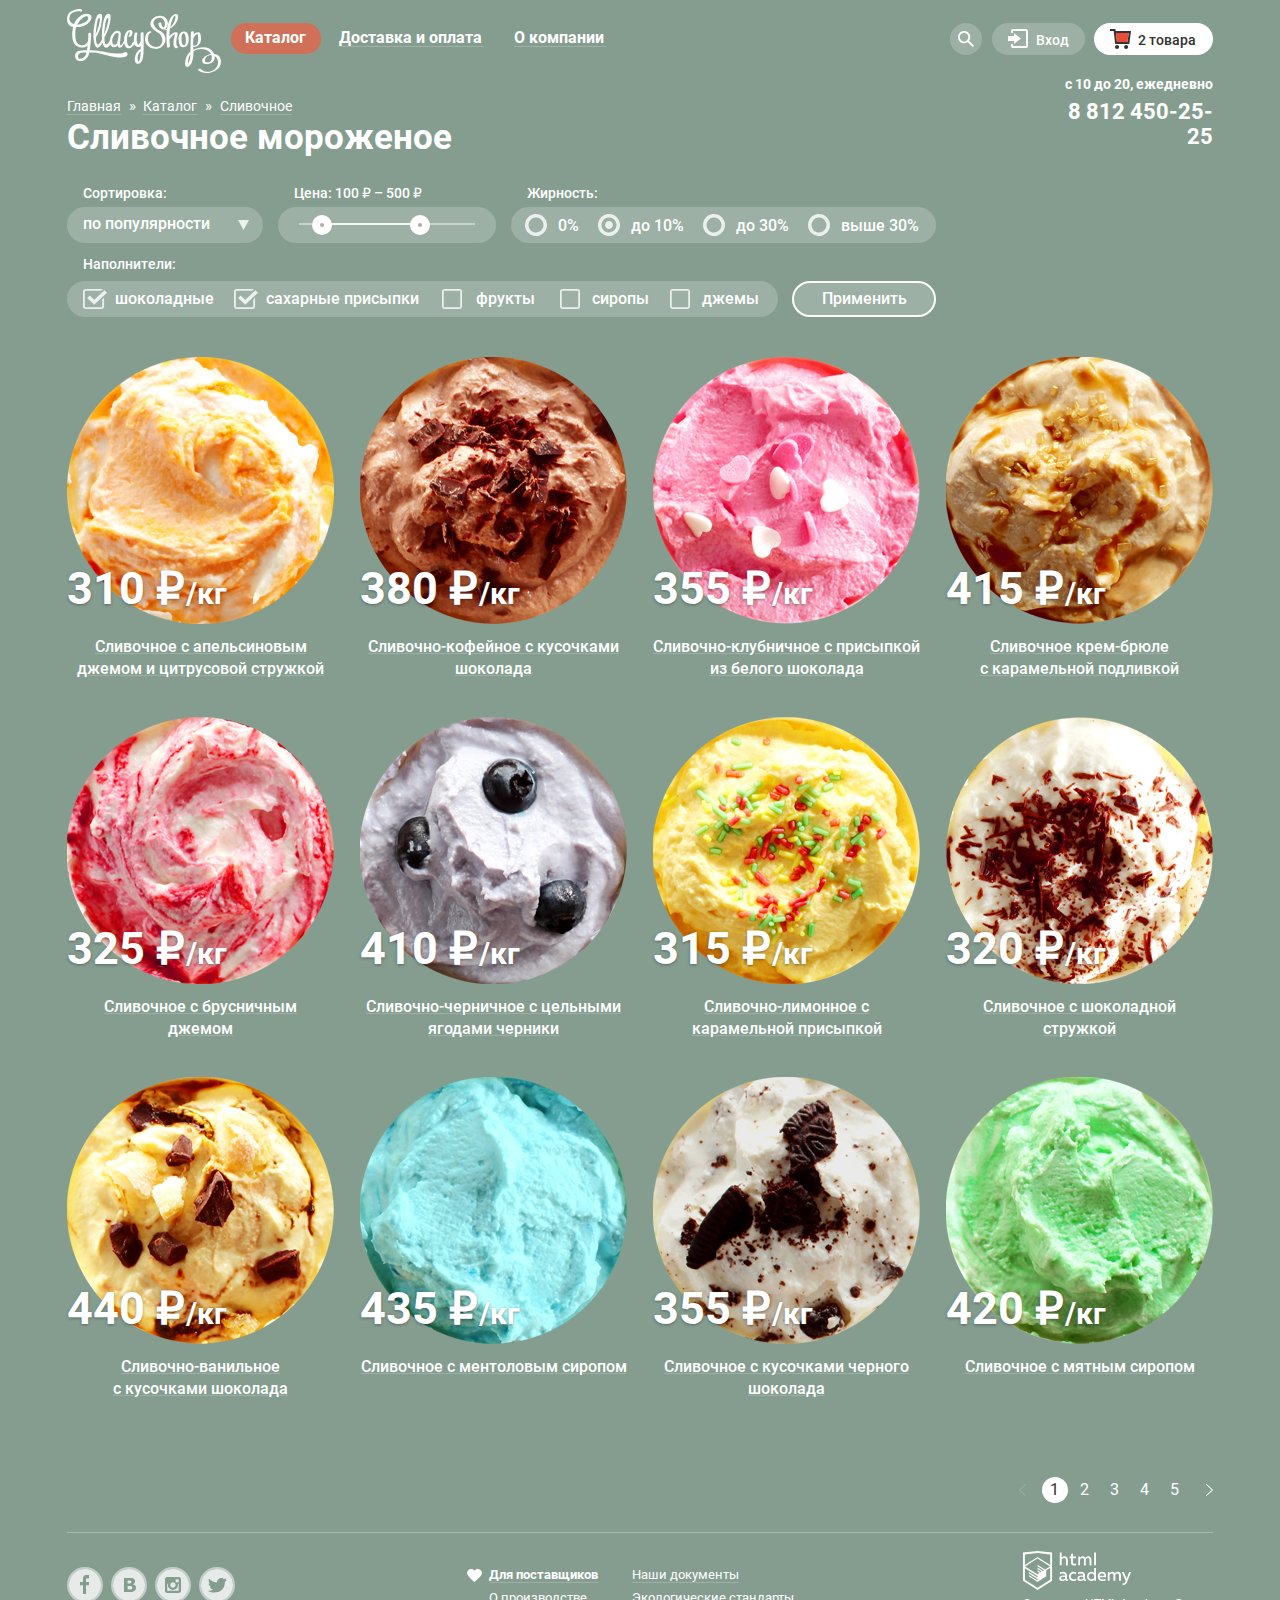
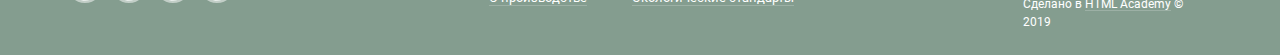
==== catalog.html @ 36ae657d "test2" ====
<!DOCTYPE html>
<html class="catalog-page" lang="ru">
  <head>
    <meta charset="utf-8">
    <meta name="viewport" content="width=device-width, initial-scale=1">
    <meta name="description" content="GllacyShop - Интернет-магазин мороженного">
    <meta name="keywords" content="интернет-магазин, мороженое, gllacyshop">
    <title>Интернет-магазин мороженного GllacyShop</title>
    <link rel="shortcut icon" href="img/pin.svg" type="image/x-icon">
    <!--<link href="https://fonts.googleapis.com/css?family=Roboto:400,500,700&display=swap&subset=cyrillic" rel="stylesheet">-->
    <link rel="stylesheet" href="css/normalize.css">
    <link rel="stylesheet" href="css/style.css">
    <!--<link rel="stylesheet" href="css/normalize.min.css">-->
    <!--<link rel="stylesheet" href="css/style.min.css">-->
  </head>
  <body class="body">
    <!--===Заголовок===-->
    <header class="header">
      <div class="container">
        <div class="header__grid-container">
          <!--Логотип сайта-->
          <a class="header__logo-link" href="index.html" aria-label="Переход на главную страницу">
            <svg class="header__logo" width="154" height="64" viewBox="0 0 154 64" role="img" xmlns="http://www.w3.org/2000/svg" aria-label="Логотип GllacyShop">
              <path d="M59.3411 43.1507C58.6031 43.0641 57.8564 43.196 57.1891 43.5308C57.1891 43.5308 54.1865 46.1093 39.3332 43.1404C28.4134 40.9523 22.7384 41.1783 22.7384 41.1783C22.7384 41.1783 24.57 28.3371 24.0695 24.7415C24.0466 24.4763 23.9242 24.2306 23.7281 24.0562C23.532 23.8818 23.2777 23.7923 23.0186 23.8067C21.9276 23.8067 21.267 24.2382 21.267 24.834C21.3606 27.2614 21.277 29.6926 21.0168 32.1072C20.5634 33.3829 19.7122 34.4692 18.5955 35.1974C17.4788 35.9256 16.1591 36.255 14.8413 36.1342C10.087 35.7952 9.08615 32.2819 8.66578 29.8883C8.2454 27.4947 8.00519 20.807 9.2563 18.0744C9.2563 18.0744 16.4227 18.3312 20.9267 14.3864C25.4308 10.4416 25.1505 7.03093 23.0186 5.57217C20.8867 4.11341 15.8922 4.37024 12.0588 7.96577C9.85781 9.93907 8.11968 12.3973 6.97426 15.1569C6.97426 15.1569 1.33923 13.9241 2.63038 7.88359C4.00161 1.57599 12.3991 2.31564 12.3991 2.31564C14.1507 2.66492 14.2307 2.82929 14.8113 2.23346C15.3918 1.63763 15.8122 0.0966821 13.0597 0.00422536C10.3072 -0.0882313 2.04986 1.30889 0.46845 6.93848C-1.22306 12.9276 1.89973 17.2114 6.09348 17.8792C6.09348 17.8792 3.80143 28.2549 6.63396 33.3914C7.41915 35.0146 8.65661 36.3617 10.1892 37.2616C11.7218 38.1615 13.4804 38.5736 15.2417 38.4457C16.8931 38.4457 19.8157 37.5005 20.6465 36.1342C20.6465 36.1342 20.2561 39.812 19.9258 41.1475C19.9258 41.1475 12.9796 41.055 10.8077 42.1748C7.11439 44.178 7.88508 48.8727 9.30635 50.5369C10.5074 51.9546 14.1207 52.7251 16.733 51.4615C18.2281 50.723 19.5196 49.6125 20.4898 48.2309C21.46 46.8494 22.0781 45.2407 22.288 43.5513C26.5142 43.3281 30.748 43.7998 34.8292 44.9485C41.0047 46.8387 49.6024 48.6056 52.1847 48.6056C54.767 48.6056 60.1918 47.8454 60.5221 45.6367C60.7023 44.178 60.1718 43.4178 59.3411 43.1507ZM15.8722 8.81843C15.8722 8.81843 19.1552 6.25019 20.7266 7.85277C21.0794 8.24335 21.2828 8.75163 21.2993 9.28397C21.3159 9.81632 21.1445 10.3369 20.8166 10.7497C20.156 11.6332 18.4145 14.4275 10.1471 15.8143C10.1471 15.8143 12.7494 11.1298 15.8722 8.81843ZM16.1425 48.7905C16.1425 48.7905 11.6084 51.328 11.138 47.8865C10.9562 47.1689 11.0201 46.409 11.3189 45.7339C11.6177 45.0588 12.1333 44.5096 12.7795 44.178C13.5702 43.7773 14.6511 43.274 19.3653 43.4486C19.3125 44.5462 18.9891 45.6121 18.4254 46.5464C17.8617 47.4807 17.0762 48.2528 16.1425 48.7905Z" fill="#fbfcfb"/>
              <path d="M73.6439 24.382C73.6439 26.7037 73.6439 29.0151 73.6439 31.3368C73.6439 31.3368 73.6439 31.419 73.6439 31.46C73.5647 32.3848 73.2694 33.2764 72.7831 34.0591C72.4757 34.6276 72.0763 35.1382 71.602 35.5692C71.0716 36.0418 70.7212 34.9837 70.5211 34.5419C69.1298 31.5525 69.8004 27.546 70.3409 24.4128C70.5911 22.9129 67.6285 23.3033 67.3983 24.6388C66.8584 27.3095 66.6732 30.043 66.8478 32.7647C66.5854 32.7859 66.3304 32.8637 66.0993 32.9929C65.8682 33.1221 65.6662 33.2999 65.5066 33.5146C64.9961 34.6344 63.5048 38.3532 61.6731 36.8636C60.352 35.8363 60.2118 33.0215 60.0717 31.4498C59.9123 29.2711 60.1916 27.082 60.8925 25.0189C60.8324 25.1935 62.0335 22.1116 62.5639 23.2622C62.7074 23.8105 62.7269 24.3852 62.6211 24.9424C62.5153 25.4997 62.2869 26.0248 61.9534 26.4777C60.382 27.6899 62.8242 28.1932 63.775 27.4536C65.5766 26.0667 66.7777 21.5877 63.705 21.0535C60.2319 20.4577 58.2601 24.0532 57.5294 26.9091C57.1421 28.5492 56.9738 30.2357 57.029 31.9223C56.5486 32.7853 54.9271 35.559 53.9763 36.0315C52.8553 36.6273 52.8753 35.7952 52.9153 35.261C52.9554 34.7269 53.4558 29.9705 53.726 26.7653C53.9629 25.4929 53.7871 24.1758 53.2256 23.0157C52.7952 22.1219 49.222 20.1187 46.0792 23.8786C44.3087 25.8622 43.2252 28.3898 42.9965 31.0697C42.7863 31.5011 42.5561 31.9634 42.2858 32.4668C40.7845 35.2919 38.8928 36.4835 38.2222 34.5214C37.5477 32.4775 37.2921 30.3125 37.4715 28.1624C39.8038 24.4569 41.5156 20.377 42.536 16.0917C44.0374 9.2499 43.7571 5.84954 42.9464 5.27426C42.1357 4.69897 38.6926 3.2813 36.6208 11.6949C35.0837 17.6814 34.5456 23.8919 35.0293 30.0629C34.7091 30.7615 34.3087 31.6039 33.7982 32.5593C32.2969 35.3843 30.4152 36.576 29.7346 34.6138C29.0736 32.567 28.8317 30.4021 29.024 28.2549C31.3562 24.5494 33.068 20.4695 34.0885 16.1841C35.6399 9.2499 35.3296 5.84954 34.5189 5.27426C33.7082 4.69897 30.2651 3.2813 28.2032 11.6949C26.1414 20.1084 25.731 29.2822 27.7028 35.446C27.7028 35.446 28.7838 38.9182 30.8056 38.6614C32.4771 38.4457 34.4688 36.7609 35.6399 33.6174C35.7723 34.2352 35.936 34.8456 36.1303 35.446C36.1303 35.446 37.2113 38.9182 39.2331 38.6614C40.6043 38.4868 42.2358 37.3054 43.3768 35.148C44.0874 37.028 45.6188 38.5792 47.5906 38.2299C50.263 37.7368 50.8134 36.2472 50.8134 36.2472C50.8134 36.2472 50.7634 38.6922 52.4749 38.6922C53.9963 38.6922 55.2074 37.7779 56.4084 35.446C56.8188 34.6549 57.059 34.1927 57.1891 33.9256C57.5395 36.1342 58.4303 38.0964 60.1918 38.8874C63.1945 40.2229 65.8169 37.6855 67.3582 35.1789C67.5558 35.7829 67.878 36.3361 68.303 36.8006C68.7279 37.2651 69.2455 37.63 69.8204 37.8704C70.4759 38.0818 71.1752 38.1045 71.8424 37.936C72.5095 37.7676 73.1188 37.4144 73.6038 36.915V40.5311C73.0551 40.5011 72.5114 40.6523 72.0524 40.9625C70.5201 42.253 69.3316 43.9212 68.5982 45.8112C67.8648 47.7013 67.6103 49.7513 67.8587 51.7697C67.9009 52.3158 68.0743 52.8426 68.3632 53.3032C68.6521 53.7638 69.0476 54.1438 69.5145 54.4093C69.9813 54.6749 70.5049 54.8176 71.0386 54.8249C71.5722 54.8321 72.0994 54.7037 72.5729 54.451C75.6757 53.0641 76.1461 48.2872 76.4063 45.3696C77.0369 38.3532 76.5464 31.0491 76.5464 24.0121C76.5464 22.7178 73.6439 23.3239 73.6439 24.382ZM30.2751 12.8763C30.9657 10.1539 31.6063 9.06498 32.2769 9.06498C32.9475 9.06498 33.2077 9.79436 32.7373 12.1469C31.8645 16.659 30.491 21.0536 28.6436 25.2449C28.6436 25.2449 29.5845 15.6089 30.2751 12.8763ZM38.7026 12.8763C39.3932 10.1539 40.0338 9.06498 40.6544 9.06498C41.2749 9.06498 41.5952 9.79436 41.1248 12.1469C40.6544 14.4994 39.123 21.0022 37.0311 25.2449C37.0311 25.2449 38.032 15.6089 38.7026 12.8763ZM51.5741 25.6866C51.4941 26.2825 51.1137 30.0937 50.5732 32.1483C50.0327 34.2029 49.6624 34.9323 48.041 35.6411C46.4195 36.35 45.5988 34.1824 45.5988 34.1824C44.4478 30.895 45.9891 28.0186 47.2703 26.0462C48.5514 24.0738 49.8426 23.8991 50.5832 23.9916C50.7568 24.036 50.9201 24.1152 51.0638 24.2244C51.2076 24.3337 51.3289 24.4709 51.4209 24.6284C51.513 24.7858 51.5739 24.9603 51.6001 25.1418C51.6264 25.3234 51.6176 25.5086 51.5741 25.6866ZM73.5638 44.178C73.6242 46.9398 73.0839 49.6807 71.9824 52.2012C71.2817 52.345 70.9815 52.0779 70.7413 50.9273C70.5761 49.8209 70.5761 48.6951 70.7413 47.5886C71.0686 45.5562 72.0479 43.6942 73.5237 42.298C73.5738 42.9452 73.5738 43.5719 73.5638 44.178Z" fill="#fbfcfb"/>
              <path d="M92.3806 21.4747C91.0788 20.8853 89.9035 20.0372 88.9227 18.9793C87.9418 17.9214 87.1746 16.6746 86.6655 15.3109C85.3843 11.3867 89.5881 8.4897 92.9411 8.66434C96.2941 8.83898 98.0857 12.3832 97.9456 15.5575C97.8855 16.6772 97.1949 19.2044 95.8437 17.8895C94.9501 16.8485 94.4032 15.5422 94.2823 14.1604C94.0821 12.9173 91.1795 13.657 91.3797 14.9617C91.9602 18.7216 95.9037 22.8616 99.2868 18.927C99.9789 18.0362 100.466 16.9962 100.711 15.8848C100.955 14.7735 100.952 13.6197 100.701 12.5099C100.45 11.4 99.9568 10.363 99.2595 9.47639C98.5622 8.5898 97.6784 7.87669 96.6744 7.39049C94.4096 6.48529 91.905 6.43566 89.6078 7.25044C87.3107 8.06522 85.3703 9.6914 84.1332 11.8387C81.4008 16.8211 86.8857 21.6905 90.7692 23.4677C97.0047 26.8886 97.2349 37.9012 88.9475 37.9731C87.245 37.933 85.5951 37.3594 84.2193 36.3293C82.8436 35.2991 81.8077 33.8617 81.2506 32.21C80.6801 30.4841 80.9704 24.4539 83.2524 23.9916C85.0641 23.632 84.5736 21.937 82.802 22.2555C79.0887 22.9951 77.7175 27.9159 78.0778 31.3573C78.6583 36.8431 83.6628 39.9147 88.7173 39.8736C90.9535 39.9395 93.1417 39.2 94.9022 37.7833C96.6628 36.3666 97.8847 34.3621 98.3559 32.1175C98.7278 29.9065 98.3339 27.6317 97.2424 25.6876C96.151 23.7436 94.4309 22.2531 92.3806 21.4747Z" fill="#fbfcfb"/>
              <path d="M110.977 37.7985C108.125 36.1959 109.756 30.0218 110.187 27.6488C110.467 26.1181 111.738 23.7553 109.696 23.2314C107.304 22.6356 104.461 24.9675 102.41 27.1968C102.408 24.6249 102.592 22.0565 102.96 19.5126C106.125 17.8918 108.659 15.2147 110.146 11.9209C111.448 9.2499 112.088 3.70249 107.684 5.32562C103.681 6.76384 102.309 11.4894 101.058 15.2801C100.586 16.7464 100.221 18.247 99.9674 19.7694C99.5682 19.9414 99.1606 20.0923 98.7463 20.2214C97.0848 20.7556 97.305 21.6699 98.9865 21.1357L99.7972 20.8686C98.9965 26.6318 99.537 32.6723 100.047 38.3327C100.047 38.8874 103.05 38.3327 102.94 37.5314C102.72 35.0042 102.53 32.4771 102.45 29.9705C102.691 29.8979 102.909 29.7595 103.08 29.5698C104.001 28.3831 105.034 27.2924 106.163 26.3133C106.463 26.0359 106.773 25.7791 107.084 25.5325L107.544 25.1833C108.215 24.6388 108.345 24.6285 107.924 25.1833C107.768 26.1629 107.56 27.1333 107.304 28.0905C106.753 31.1724 105.172 37.2232 108.645 39.1648C109.396 39.5551 112.098 38.4046 110.977 37.7985ZM104.481 13.0303C104.792 12.1161 105.202 11.212 105.582 10.3286C106.053 9.21908 107.314 5.42835 108.225 7.24667C108.955 8.69516 107.804 11.0682 107.294 12.4551C106.49 14.6234 105.102 16.5119 103.29 17.8997C103.582 16.2514 103.98 14.6248 104.481 13.0303Z" fill="#fbfcfb"/>
              <path d="M121.737 30.5971C121.737 27.2173 121.367 22.8821 117.433 22.5226C113.119 22.1219 111.428 26.755 111.368 30.217C111.361 30.3395 111.392 30.4611 111.454 30.5657C111.517 30.6702 111.609 30.7528 111.718 30.8026C111.718 34.0386 112.479 38.2607 116.232 38.1888C120.416 38.1272 121.737 34.3776 121.737 30.5971ZM116.732 36.2267C114.29 35.1994 114.51 30.8745 114.671 28.7891C114.685 28.6843 114.671 28.5773 114.628 28.4808C114.585 28.3843 114.517 28.3024 114.43 28.2446C114.731 26.19 115.511 23.1081 117.293 24.6388C118.714 25.8921 118.744 28.9021 118.814 30.6382C118.874 31.8504 118.724 36.9869 116.742 36.2267H116.732Z" fill="#fbfcfb"/>
              <path d="M153.265 49.1398C152.144 46.1812 149.682 45.0306 146.969 44.9074C146.667 44.1563 146.287 43.4401 145.838 42.7706C141.925 36.8225 132.637 37.6341 126.341 40.716C126.341 39.7812 126.251 38.8463 126.211 37.9115C127.463 38.0153 128.721 37.7863 129.862 37.2465C131.003 36.7067 131.99 35.8743 132.727 34.8296C134.398 32.3743 134.158 28.0186 133.497 25.2654C132.877 22.6767 130.415 23.1389 128.563 24.0019C127.882 24.333 127.254 24.7696 126.701 25.2963C126.701 24.608 126.811 23.9094 126.861 23.2417C126.972 21.6596 124.019 22.0603 123.919 23.4574C123.458 29.8164 123.619 36.1548 123.478 42.5035C121.702 44.0013 120.291 45.9041 119.358 48.0604C118.425 50.2166 117.996 52.5667 118.104 54.9235C118.104 57.2555 120.035 59.0327 122.107 57.3685C125 55.0879 125.881 50.5575 126.281 47.0955C126.445 45.5504 126.498 43.995 126.441 42.4419C128.698 40.9228 131.334 40.105 134.033 40.0868C136.732 40.0685 139.378 40.8507 141.655 42.3391C142.632 43.0474 143.415 44.0028 143.927 45.1128C142.326 45.4066 140.771 45.9179 139.303 46.6332C137.591 47.4756 135.049 49.4686 135.169 51.6978C135.149 52.4032 135.366 53.0941 135.784 53.655C136.201 54.216 136.793 54.613 137.461 54.7797C137.552 54.8272 137.65 54.8584 137.751 54.8721C143.897 55.8994 148.471 52.1703 147.59 46.9209C150.593 48.5954 151.704 52.4785 150.643 55.8173C148.251 63.3165 139.042 64.991 133.678 59.9778C133.097 59.4436 130.485 60.5736 130.945 61.0051C138.692 68.2681 157.989 61.5496 153.265 49.1398ZM123.298 47.3215C123.213 49.1354 122.827 50.9211 122.157 52.6018C121.907 53.1668 121.637 53.7113 121.346 54.2455C121.346 54.2455 121.086 54.3071 121.036 53.5058C121.032 50.6277 121.846 47.8109 123.378 45.4005C123.358 46.0374 123.338 46.6846 123.298 47.3215ZM126.431 28.974C126.489 28.9234 126.539 28.8646 126.581 28.7994C127.119 27.8692 127.757 27.0042 128.483 26.2208C129.007 25.6096 129.617 25.0831 130.294 24.6593C130.615 24.8237 130.945 25.6866 131.065 26.8475C131.375 29.7034 131.506 37.2232 127.122 36.5143C126.78 36.4987 126.438 36.5583 126.121 36.689C126.111 34.0797 126.251 31.532 126.431 28.974ZM139.523 53.362H139.463C137.781 52.9511 137.961 51.3074 138.182 50.1979C138.672 47.5989 141.755 46.2018 144.297 46.0888C145.588 49.787 144.597 54.2147 139.523 53.362Z" fill="#fbfcfb"/>
            </svg>
          </a>
          <!--Навигация-->
          <nav>
            <ul class="site-nav">
              <li class="site-nav__item site-nav__catalog-item active">
                <ul class="modal modal-nav">
                  <li class="modal-nav__item">
                    <a class="modal-nav__link" href="#" aria-label="Новинки мороженного">Новинки</a>
                  </li>
                  <li class="modal-nav__item">
                    <a class="modal-nav__link active" href="#" aria-label="Сливочное мороженное (Не можно нажать)" tabindex="-1">Сливочное</a>
                  </li>
                  <li class="modal-nav__item">
                    <a class="modal-nav__link" href="#" aria-label="Восточная сладость - щербеты">Щербеты</a>
                  </li>
                  <li class="modal-nav__item">
                    <a class="modal-nav__link" href="#" aria-label="Фруктовый лед">Фруктовый лед</a>
                  </li>
                  <li class="modal-nav__item">
                    <a class="modal-nav__link" href="#" aria-label="Итальянское мороженое - мелорин">Мелорин</a>
                  </li>
                </ul>
                <a class="site-nav__link" href="#" aria-label="Каталог мороженного">Каталог</a>
              </li>
              <li class="site-nav__item">
                <a class="site-nav__link" href="#" aria-label="Доставка и оплата">Доставка и оплата</a>
              </li>
              <li class="site-nav__item">
                <a class="site-nav__link" href="#" aria-label="О компании">О компании</a>
              </li>
            </ul>
          </nav>
          <!--Поиск по сайту-->
          <div class="search">
            <div class="modal modal-search">
              <form class="search__form" action="https://echo.htmlacademy.ru" method="post" target="_blank">
                <label class="visually-hidden" for="search">Поиск</label>
                <input class="form-input" type="text" name="search" id="search" placeholder="Крем-брюле" required>
              </form>
            </div>
            <button class="button search__button" type="submit" aria-label="Кнопка поиска по сайту"></button> <!--onclick-->
          </div>
          <!--Авторизация на сайте-->
          <div class="login">
            <div class="modal modal-login">
              <form class="login__form" action="https://echo.htmlacademy.ru" method="post">
                <label class="visually-hidden" for="email">Email</label>
                <input class="form-input" type="email" name="email" id="email" placeholder="email@example.com" required>
                <label class="visually-hidden" for="password">Пароль</label>
                <input class="form-input" type="password" name="password" id="password" placeholder="••••••" required><!--······-->
                <div class="flex-container">
                  <p>
                    <a class="login__link login__link-recovery" href="#" aria-label="Страница востановления пароля">Забыли пароль?</a>
                    <a class="login__link" href="#" aria-label="Страница регистрации нового пользователя">Новая регистрация</a>
                  </p>
                  <button class="button-form" type="submit" aria-label="Вход на сайт">Войти</button>
                </div>
              </form>
            </div>
            <a class="button login__button" href="#" aria-label="Меню входа">Вход</a>
          </div>
          <!--Корзина покупок-->
          <div class="basket">
            <div class="modal modal-basket">
              <table class="modal-basket-table">
                <col class="column-1">
                <col class="column-2">
                <col class="column-3">
                <col class="column-4">
                <col class="column-5">
                <col class="column-6">
                <tr class="basket-item">
                  <td>
                    <button class="basket-item-delete" type="button">
                      <span class="visually-hidden">Удалить</span>
                    </button>
                  </td>
                  <td>
                    <div class="basket-item-image">
                      <img src="img/product-1-small.png" width="33" height="33" alt="Пломбир с апельсиновым джемом">
                    </div>
                  </td>
                  <td>Пломбир с апельсиновым джемом</td>
                  <td>1,5 кг х <span class="price-per-kilogram">200 руб.</span></td>
                  <td  colspan="2">300 руб.</td>
                </tr>
                <tr class="basket-item">
                  <td><button class="basket-item-delete" type="button"><span class="visually-hidden">Удалить</span></button></td>
                  <td>
                    <div class="basket-item-image">
                      <img src="img/product-3-small.png" width="33" height="33" alt="Клубничный пломбир с присыпкой из белого шоколада">
                    </div>
                  </td>
                  <td>Клубничный пломбир с присыпкой из&nbsp;белого шоколада</td>
                  <td>1,5 кг х <span class="price-per-kilogram">300 руб.</span></td>
                  <td  colspan="2">450 руб.</td>
                </tr>
                <tr class="basket-item">
                  <td colspan="5">Итого:</td>
                  <td class="price">750 руб.</td>
                </tr>
              </table>
              <div class="basket__button-container">
                <a class="button-form" href="#" aria-label="Страница оформления заказа">Оформить заказ</a>
              </div>
            </div>
            <a class="button basket__button active" href="#" aria-label="Страница корзины - содержит 2 товара">2 товара</a>
          </div>
          <!--Контакты-->
          <div class="contacts">
            <p>с 10 до 20, ежедневно</p>
            <a href="tel:88124502525" aria-label="Номер телефона 88124502525">8 812 450-25-25</a>
          </div>
        </div>
      </div>
    </header>
    <!--===Контент сайта====-->
    <main class="container">
      <!--===Хлебные крошки===-->
      <section class="breadcrumbs">
      <ul class="breadcrumbs__list">
        <li class="breadcrumbs__item">
          <a href="index.html" aria-label="Переход на главная страница">Главная</a>
        </li>
        <!---->
        <li class="breadcrumbs__item">
          <a href="#" aria-label="Переход на страницу каталога">Каталог</a>
        </li>
        <!---->
        <li class="breadcrumbs__item">
          <a href="#" aria-label="Переход на страницу сливочное мороженное (Не можно нажать)" tabindex="-1">Сливочное</a>
        </li>
      </ul>
      <h1>Сливочное мороженое</h1>
      </section>
      <!--===Фильтры===-->
      <section class="filters">
        <h2 class="visually-hidden">Фильтры товаров</h2>
        <form class="filter-form" action="https://echo.htmlacademy.ru" method="post" target="_blank">
          <!--Сортировка-->
          <fieldset class="filter-form__item sorting-filter">
            <legend class="filter-form__title">Сортировка:</legend>
            <label>
              <select name="sorting">
                <option value="popular">по популярности</option>
                <option value="inexpensive">сначала недорогие</option>
                <option value="expensive">сначала дорогие</option>
                <option value="fat">по жирности</option>
              </select>
            </label>
          </fieldset>
          <!--Цена-->
          <fieldset class="filter-form__item price-filter">
            <legend class="filter-form__title">
              Цена:
              <span class="price-controls">
                <label for="min-price" class="min-price">
                  <input class="form-control" type="number" step="1" min="1" max="900" value="100" name="min-price" id="min-price" aria-label="Минимальная цена"> ₽
                </label>
                –
                <label for="max-price" class="max-price">
                  <input class="form-control" type="number" step="1" min="1" max="900" value="500" name="max-price" id="max-price" aria-label="Максимальная цена"> ₽
                </label>
              </span>
            </legend>
            <!---->
            <div class="range-control">
              <div class="scale">
                <div class="bar"></div>
              </div>
              <div class="toggle toggle-min" tabindex="0"></div>
              <div class="toggle toggle-max" tabindex="0"></div>
            </div>
          </fieldset>
          <!--Жирность-->
          <fieldset class="filter-form__item fat-filter">
            <legend class="filter-form__title">Жирность:</legend>
            <ul>
              <li class="filter-form__option">
                <input class="visually-hidden filter-form__input-radio" type="radio" name="product-fat" id="filter-form__fat-0" value="0">
                <label for="filter-form__fat-0">0%</label>
              </li>
              <li class="filter-form__option">
                <input class="visually-hidden filter-form__input-radio" type="radio" name="product-fat" id="filter-form__fat-10" value="10" checked>
                <label for="filter-form__fat-10">до 10%</label>
              </li>
              <li class="filter-form__option">
                <input class="visually-hidden filter-form__input-radio" type="radio" name="product-fat" id="filter-form__fat-30" value="30">
                <label for="filter-form__fat-30">до 30%</label>
              </li>
              <li class="filter-form__option">
                <input class="visually-hidden filter-form__input-radio" type="radio" name="product-fat" id="filter-form__fat-more-30" value="30+">
                <label for="filter-form__fat-more-30">выше 30%</label>
              </li>
            </ul>
          </fieldset>
          <!--Наполнители-->
          <fieldset class="filter-form__item fillers-filter">
            <legend class="filter-form__title">Наполнители:</legend>
            <ul>
              <li class="filter-form__option">
                <input class="visually-hidden filter-form__input-checkbox" type="checkbox" name="chocolate" id="filter-form__fillers-chocolate" checked>
                <label for="filter-form__fillers-chocolate">шоколадные</label>
              </li>
              <li class="filter-form__option">
                <input class="visually-hidden filter-form__input-checkbox" type="checkbox" name="sugar-powders"  id="filter-form__fillers-sugar-powders" checked>
                <label for="filter-form__fillers-sugar-powders">сахарные присыпки</label>
              </li>
              <li class="filter-form__option">
                <input class="visually-hidden filter-form__input-checkbox filter-form__input-checkbox-fruit" type="checkbox" name="fruit"  id="filter-form__fillers-fruit">
                <label for="filter-form__fillers-fruit">фрукты</label>
              </li>
              <li class="filter-form__option">
                <input class="visually-hidden filter-form__input-checkbox" type="checkbox" name="syrups"  id="filter-form__fillers-syrups">
                <label for="filter-form__fillers-syrups">сиропы</label>
              </li>
              <li class="filter-form__option">
                <input class="visually-hidden filter-form__input-checkbox" type="checkbox" name="jams"  id="filter-form__fillers-jams">
                <label for="filter-form__fillers-jams">джемы</label>
              </li>
            </ul>
          </fieldset>
          <!--Кнопка применение фильтров поиска-->
          <button class="filter-form__button" type="submit" aria-label="Применить фильтры поиска">Применить</button>
        </form>
      </section>
      <!--===Каталог сливочного мороженного===-->
      <section class="cream-ice-catalog">
        <h2 class="visually-hidden">Список сливочного мороженого</h2>
        <ul class="popular__list">
          <!--Продукт - 1-->
          <li class="popular__item">
            <img class="popular__image" src="img/product-1.png" width="267" height="267" alt="Сливочное с апельсиновым джемом и цитрусовой стружкой">
            <p class="popular__price">310 ₽<span>/кг</span></p>
            <a href="#" class="popular__title" aria-label="Переход на страницу мороженного">Сливочное с апельсиновым джемом и цитрусовой стружкой</a>
            <div class="popular__btn">
              <button class="button quick-view-button" type="button" aria-label="Быстрый просмотр мороженного">Быстрый просмотр</button>
            </div>
          </li>
          <!--Продукт - 2-->
          <li class="popular__item">
            <img class="popular__image" src="img/product-2.png" width="267" height="267" alt="Сливочно-кофейное с кусочками шоколада">
            <p class="popular__price">380 ₽<span>/кг</span></p>
            <a href="#" class="popular__title" aria-label="Переход на страницу мороженного">Сливочно-кофейное с кусочками шоколада</a>
            <div class="popular__btn">
              <button class="button quick-view-button" type="button" aria-label="Быстрый просмотр мороженного">Быстрый просмотр</button>
            </div>
          </li>
          <!--Продукт - 3-->
          <li class="popular__item">
            <img class="popular__image" src="img/product-3.png" width="267" height="267" alt="Сливочно-клубничное с присыпкой из белого шоколада">
            <p class="popular__price">355 ₽<span>/кг</span></p>
            <a href="#" class="popular__title" aria-label="Переход на страницу мороженного">Сливочно-клубничное с присыпкой из белого шоколада</a>
            <div class="popular__btn">
              <button class="button quick-view-button" type="button" aria-label="Быстрый просмотр мороженного">Быстрый просмотр</button>
            </div>
          </li>
          <!--Продукт - 4-->
          <li class="popular__item">
            <img class="popular__image" src="img/product-4.png" width="267" height="267" alt="Сливочное крем-брюле с карамельной подливкой">
            <p class="popular__price">415 ₽<span>/кг</span></p>
            <a href="#" class="popular__title" aria-label="Переход на страницу мороженного">Сливочное крем-брюле с&nbsp;карамельной подливкой</a>
            <div class="popular__btn">
              <button class="button quick-view-button" type="button" aria-label="Быстрый просмотр мороженного">Быстрый просмотр</button>
            </div>
          </li>
          <!--Продукт - 5-->
          <li class="popular__item">
            <img class="popular__image" src="img/product-5.png" width="267" height="267" alt="Сливочное с брусничным джемом">
            <p class="popular__price">325 ₽<span>/кг</span></p>
            <a href="#" class="popular__title" aria-label="Переход на страницу мороженного">Сливочное с брусничным<br>джемом</a>
            <div class="popular__btn">
              <button class="button quick-view-button" type="button" aria-label="Быстрый просмотр мороженного">Быстрый просмотр</button>
            </div>
          </li>
          <!--Продукт - 6-->
          <li class="popular__item">
            <img class="popular__image" src="img/product-6.png" width="267" height="267" alt="Сливочно-черничное с цельными ягодами черники">
            <p class="popular__price">410 ₽<span>/кг</span></p>
            <a href="#" class="popular__title" aria-label="Переход на страницу мороженного">Сливочно-черничное с цельными ягодами черники</a>
            <div class="popular__btn">
              <button class="button quick-view-button" type="button" aria-label="Быстрый просмотр мороженного">Быстрый просмотр</button>
            </div>
          </li>
          <!--Продукт - 7-->
          <li class="popular__item">
            <img class="popular__image" src="img/product-7.png" width="267" height="267" alt="Сливочно-лимонное с карамельной присыпкой">
            <p class="popular__price">315 ₽<span>/кг</span></p>
            <a href="#" class="popular__title" aria-label="Переход на страницу мороженного">Сливочно-лимонное с карамельной присыпкой</a>
            <div class="popular__btn">
              <button class="button quick-view-button" type="button" aria-label="Быстрый просмотр мороженного">Быстрый просмотр</button>
            </div>
          </li>
          <!--Продукт - 8-->
          <li class="popular__item">
            <img class="popular__image" src="img/product-8.png" width="267" height="267" alt="Сливочное с шоколадной стружкой">
            <p class="popular__price">320 ₽<span>/кг</span></p>
            <a href="#" class="popular__title" aria-label="Переход на страницу мороженного">Сливочное с шоколадной стружкой</a>
            <div class="popular__btn">
              <button class="button quick-view-button" type="button" aria-label="Быстрый просмотр мороженного">Быстрый просмотр</button>
            </div>
          </li>
          <!--Продукт - 9-->
          <li class="popular__item">
            <img class="popular__image" src="img/product-9.png" width="267" height="267" alt="Сливочно-ванильное с кусочками шоколада">
            <p class="popular__price">440 ₽<span>/кг</span></p>
            <a href="#" class="popular__title" aria-label="Переход на страницу мороженного">Сливочно-ванильное<br>с кусочками шоколада</a>
            <div class="popular__btn">
              <button class="button quick-view-button" type="button" aria-label="Быстрый просмотр мороженного">Быстрый просмотр</button>
            </div>
          </li>
          <!--Продукт - 10-->
          <li class="popular__item">
            <img class="popular__image" src="img/product-10.png" width="267" height="267" alt="Сливочноe с ментоловым сиропом">
            <p class="popular__price">435 ₽<span>/кг</span></p>
            <a href="#" class="popular__title" aria-label="Переход на страницу мороженного">Сливочноe с ментоловым сиропом</a>
            <div class="popular__btn">
              <button class="button quick-view-button" type="button" aria-label="Быстрый просмотр мороженного">Быстрый просмотр</button>
            </div>
          </li>
          <!--Продукт - 11-->
          <li class="popular__item">
            <img class="popular__image" src="img/product-11.png" width="267" height="267" alt="Сливочное с кусочками черного шоколада">
            <p class="popular__price">355 ₽<span>/кг</span></p>
            <a href="#" class="popular__title" aria-label="Переход на страницу мороженного">Сливочное с кусочками черного шоколада</a>
            <div class="popular__btn">
              <button class="button quick-view-button" type="button" aria-label="Быстрый просмотр мороженного">Быстрый просмотр</button>
            </div>
          </li>
          <!--Продукт - 12-->
          <li class="popular__item">
            <img class="popular__image" src="img/product-12.png" width="267" height="267" alt="Сливочное с мятным сиропом">
            <p class="popular__price">420 ₽<span>/кг</span></p>
            <a href="#" class="popular__title" aria-label="Переход на страницу мороженного">Сливочное с мятным сиропом</a>
            <div class="popular__btn">
              <button class="button quick-view-button" type="button" aria-label="Быстрый просмотр мороженного">Быстрый просмотр</button>
            </div>
          </li>
        </ul>
        <!--Пагинатор-->
        <ol class="pagination__list">
          <li class="pagination__item pagination__item-prev pagination__item-disabled">
            <a aria-label="Предыдущая страница (Выбрано, не можно нажать)">
              <svg width="7" height="12" viewBox="0 0 7 12" fill="none" xmlns="http://www.w3.org/2000/svg">
                <path d="M0.15889 6.34125L6.06761 11.8512C6.1703 11.9465 6.30937 12 6.45436 12C6.59934 12 6.73841 11.9465 6.84111 11.8512C6.89146 11.8048 6.93142 11.7495 6.95869 11.6885C6.98596 11.6276 7 11.5623 7 11.4962C7 11.4302 6.98596 11.3649 6.95869 11.304C6.93142 11.243 6.89146 11.1877 6.84111 11.1412L1.3084 6.00125L6.84111 0.831247C6.89146 0.784766 6.93142 0.729465 6.95869 0.668535C6.98596 0.607606 7 0.542253 7 0.476248C7 0.410242 6.98596 0.344889 6.95869 0.283959C6.93142 0.22303 6.89146 0.167728 6.84111 0.121247C6.73357 0.0364304 6.59506 -0.00654793 6.45436 0.00124741C6.38391 0.000448227 6.31406 0.013381 6.2493 0.0392141C6.18454 0.0650473 6.12631 0.103209 6.07835 0.151247L0.15889 5.63125C0.108543 5.67773 0.0685816 5.73303 0.0413108 5.79396C0.01404 5.85489 0 5.92024 0 5.98625C0 6.05225 0.01404 6.11761 0.0413108 6.17854C0.0685816 6.23947 0.108543 6.29477 0.15889 6.34125Z" fill="white"/>
              </svg>
            </a>
          </li>
          <!---->
          <li class="pagination__item pagination__item-current">
            <a aria-label="Страница - 1">1</a>
          </li>
          <!---->
          <li class="pagination__item">
            <a href="#" aria-label="Страница - 2">2</a>
          </li>
          <!---->
          <li class="pagination__item">
            <a href="#" aria-label="Страница - 3">3</a>
          </li>
          <!---->
          <li class="pagination__item">
            <a href="#" aria-label="Страница - 4">4</a>
          </li>
          <!---->
          <li class="pagination__item">
            <a href="#" aria-label="Страница - 5">5</a>
          </li>
          <!---->
          <li class="pagination__item pagination__item-next">
            <a href="#">
              <span class="visually-hidden">Следующая страница</span>
              <svg width="7" height="12" viewBox="0 0 7 12" fill="none" xmlns="http://www.w3.org/2000/svg">
                <path d="M6.84111 5.65875L0.932395 0.148752C0.829699 0.05349 0.690626 0 0.545642 0C0.400659 0 0.261586 0.05349 0.15889 0.148752C0.108543 0.195234 0.0685817 0.250534 0.041311 0.311464C0.0140403 0.372393 0 0.437746 0 0.503752C0 0.569758 0.0140403 0.635111 0.041311 0.69604C0.0685817 0.75697 0.108543 0.812271 0.15889 0.858752L5.6916 5.99875L0.15889 11.1688C0.108543 11.2152 0.0685817 11.2705 0.041311 11.3315C0.0140403 11.3924 0 11.4577 0 11.5238C0 11.5898 0.0140403 11.6551 0.041311 11.716C0.0685817 11.777 0.108543 11.8323 0.15889 11.8788C0.266426 11.9636 0.404942 12.0065 0.545642 11.9988C0.616091 11.9996 0.68594 11.9866 0.750698 11.9608C0.815455 11.935 0.873688 11.8968 0.921651 11.8488L6.84111 6.36875C6.89146 6.32227 6.93142 6.26697 6.95869 6.20604C6.98596 6.14511 7 6.07976 7 6.01375C7 5.94775 6.98596 5.88239 6.95869 5.82146C6.93142 5.76053 6.89146 5.70523 6.84111 5.65875Z" fill="white"/>
              </svg>
            </a>
          </li>
        </ol>
      </section>
    </main>
      <!--===Подвал===-->
      <footer class="footer">
        <div class="container">
          <!--Социальные сети-->
          <ul class="social">
            <li>
              <a class="social__link" href="https://facebook.com" aria-label="Фейсбук" target="_blank">
                <svg class="social__icon" width="32" height="32" viewBox="0 0 32 32" xmlns="http://www.w3.org/2000/svg">
                  <path d="M16 0C12.8355 0 9.74207 0.938384 7.11088 2.69649C4.4797 4.45459 2.42894 6.95345 1.21793 9.87706C0.0069325 12.8007 -0.309921 16.0177 0.307443 19.1214C0.924806 22.2251 2.44866 25.0761 4.6863 27.3137C6.92394 29.5513 9.77487 31.0752 12.8786 31.6926C15.9823 32.3099 19.1993 31.9931 22.1229 30.7821C25.0466 29.5711 27.5454 27.5203 29.3035 24.8891C31.0616 22.2579 32 19.1645 32 16C32 11.7565 30.3143 7.68687 27.3137 4.68629C24.3131 1.68571 20.2435 0 16 0ZM20.06 9.45H17V12.9H20V16.34H17V25H14V16.34H11V12.9H14V9.45C13.9449 8.59575 14.2291 7.75426 14.7908 7.1083C15.3525 6.46234 16.1464 6.06407 17 6H20V9.45H20.06Z"/>
                </svg>
              </a>
            </li>
            <!---->
            <li>
              <a class="social__link" href="https://vk.com" aria-label="ВКонтакте" target="_blank">
                <svg class="social__icon" width="32" height="32" viewBox="0 0 32 32" xmlns="http://www.w3.org/2000/svg">
                  <path d="M16.64 14.49C16.9652 14.4904 17.2875 14.4293 17.59 14.31C17.8645 14.2077 18.0922 14.0085 18.23 13.75C18.3343 13.4964 18.3854 13.2241 18.38 12.95C18.376 12.7057 18.3143 12.4659 18.2 12.25C18.0714 12.0066 17.8523 11.8235 17.59 11.74C17.2687 11.627 16.9306 11.5695 16.59 11.57H14.59V14.57H15.16C15.75 14.52 16.24 14.51 16.64 14.49Z"/>
                  <path d="M18.12 17.08C17.751 17.0101 17.3752 16.9832 17 17H14.61V20.5H17.06C17.4757 20.4953 17.8865 20.4104 18.27 20.25C18.591 20.1392 18.8632 19.9199 19.04 19.63C19.1865 19.3527 19.2621 19.0436 19.26 18.73C19.2753 18.3782 19.1848 18.0298 19 17.73C18.7922 17.4167 18.4806 17.1865 18.12 17.08Z"/>
                  <path d="M16 0C12.8355 0 9.74207 0.938384 7.11088 2.69649C4.4797 4.45459 2.42894 6.95345 1.21793 9.87706C0.0069325 12.8007 -0.309921 16.0177 0.307443 19.1214C0.924806 22.2251 2.44866 25.0761 4.6863 27.3137C6.92394 29.5513 9.77487 31.0752 12.8786 31.6926C15.9823 32.3099 19.1993 31.9931 22.1229 30.7821C25.0466 29.5711 27.5454 27.5203 29.3035 24.8891C31.0616 22.2579 32 19.1645 32 16C32 11.7565 30.3143 7.68687 27.3137 4.68629C24.3131 1.68571 20.2435 0 16 0ZM22.6 20.53C22.3376 21.056 21.9537 21.5119 21.48 21.86C20.9342 22.2714 20.3122 22.5705 19.65 22.74C18.8286 22.9383 17.9848 23.029 17.14 23.01H11V9H16.45C17.2781 8.9868 18.1063 9.02354 18.93 9.11C19.473 9.19401 19.9994 9.36273 20.49 9.61C20.9868 9.84615 21.4013 10.2258 21.68 10.7C21.9455 11.1728 22.0801 11.7079 22.07 12.25C22.0819 12.8916 21.8931 13.5209 21.53 14.05C21.1452 14.588 20.6142 15.0045 20 15.25V15.32C20.8272 15.4588 21.5898 15.8541 22.18 16.45C22.7295 17.0712 23.0163 17.8815 22.98 18.71C23.0043 19.3386 22.8738 19.9636 22.6 20.53Z"/>
                </svg>
              </a>
            </li>
            <!---->
            <li>
              <a class="social__link" href="https://www.instagram.com" aria-label="Инстаграм" target="_blank">
                <svg class="social__icon" width="32" height="32" viewBox="0 0 32 32" xmlns="http://www.w3.org/2000/svg">
                  <path d="M20.92 16C20.92 17.3155 20.3974 18.5771 19.4673 19.5072C18.5371 20.4374 17.2755 20.96 15.96 20.96C14.6445 20.96 13.3829 20.4374 12.4528 19.5072C11.5226 18.5771 11 17.3155 11 16C11.001 15.6158 11.048 15.233 11.14 14.86H10.24V21.7H21.64V14.86H20.74C20.8406 15.2325 20.901 15.6147 20.92 16Z"/>
                  <path d="M16 18.66C16.5252 18.656 17.0375 18.4967 17.4723 18.202C17.9071 17.9073 18.245 17.4905 18.4432 17.0042C18.6415 16.5178 18.6913 15.9836 18.5864 15.4689C18.4816 14.9542 18.2266 14.4821 17.8539 14.1121C17.4811 13.7421 17.0071 13.4908 16.4916 13.3897C15.9762 13.2887 15.4424 13.3425 14.9575 13.5445C14.4726 13.7464 14.0584 14.0873 13.7669 14.5243C13.4755 14.9613 13.32 15.4748 13.32 16C13.3213 16.3506 13.3917 16.6976 13.5271 17.021C13.6625 17.3444 13.8602 17.638 14.1091 17.8851C14.358 18.1321 14.653 18.3276 14.9775 18.4606C15.3019 18.5936 15.6494 18.6613 16 18.66Z"/>
                  <path d="M21.68 10.3H18.64V13.34H21.68V10.3Z"/>
                  <path d="M16 0C12.8355 0 9.74207 0.938384 7.11088 2.69649C4.4797 4.45459 2.42894 6.95345 1.21793 9.87706C0.0069325 12.8007 -0.309921 16.0177 0.307443 19.1214C0.924806 22.2251 2.44866 25.0761 4.6863 27.3137C6.92394 29.5513 9.77487 31.0752 12.8786 31.6926C15.9823 32.3099 19.1993 31.9931 22.1229 30.7821C25.0466 29.5711 27.5454 27.5203 29.3035 24.8891C31.0616 22.2579 32 19.1645 32 16C32 11.7565 30.3143 7.68687 27.3137 4.68629C24.3131 1.68571 20.2435 0 16 0ZM24 21.7C24.0027 22.0045 23.9444 22.3064 23.8285 22.588C23.7127 22.8696 23.5416 23.1251 23.3253 23.3395C23.1091 23.5539 22.8521 23.7228 22.5695 23.8362C22.2869 23.9497 21.9845 24.0054 21.68 24H10.28C9.97928 23.9987 9.68175 23.9382 9.40442 23.8219C9.12709 23.7056 8.87537 23.5358 8.66366 23.3222C8.45194 23.1086 8.28436 22.8554 8.17049 22.5771C8.05662 22.2988 7.99869 22.0007 8.00001 21.7V10.3C7.99869 9.99927 8.05662 9.70123 8.17049 9.42289C8.28436 9.14455 8.45194 8.89137 8.66366 8.67779C8.87537 8.46422 9.12709 8.29443 9.40442 8.17814C9.68175 8.06184 9.97928 8.00131 10.28 8H21.67C21.9749 7.99467 22.2778 8.0503 22.561 8.16362C22.8441 8.27694 23.1017 8.44568 23.3188 8.65992C23.5358 8.87416 23.7079 9.12959 23.8249 9.41123C23.9418 9.69287 24.0014 9.99504 24 10.3V21.7Z"/>
                </svg>
              </a>
            </li>
            <!---->
            <li>
              <a class="social__link" href="https://twitter.com" aria-label="Твитер" target="_blank">
                <svg class="social__icon" width="32" height="32" viewBox="0 0 32 32" xmlns="http://www.w3.org/2000/svg">
                  <path d="M16 0C12.8355 0 9.74207 0.938384 7.11088 2.69649C4.4797 4.45459 2.42894 6.95345 1.21793 9.87706C0.0069325 12.8007 -0.309921 16.0177 0.307443 19.1214C0.924806 22.2251 2.44866 25.0761 4.6863 27.3137C6.92394 29.5513 9.77487 31.0752 12.8786 31.6926C15.9823 32.3099 19.1993 31.9931 22.1229 30.7821C25.0466 29.5711 27.5454 27.5203 29.3035 24.8891C31.0616 22.2579 32 19.1645 32 16C32 11.7565 30.3143 7.68687 27.3137 4.68629C24.3131 1.68571 20.2435 0 16 0ZM23.94 12.81C23.69 19.33 20.48 23.64 12.94 23.51H12.46C12.01 23.51 7.91001 23.07 7.11001 21.69C8.8989 21.9555 10.7228 21.5494 12.23 20.55C11.18 20.26 9.31001 20.09 8.98001 17.7C9.39279 17.8642 9.84415 17.9058 10.28 17.82C9.00001 17 7.53001 16.3 7.61001 14.17C8.02796 14.4893 8.54454 14.652 9.07001 14.63C8.30001 14.4 6.92001 11.39 8.07001 9.85C10.07 11.64 12.14 13.33 15.87 13.49C16.1 11.28 17.11 9.79 19.04 9.17C19.7375 8.93332 20.4908 8.91568 21.1986 9.11946C21.9065 9.32323 22.5351 9.73867 23 10.31C23.74 10.08 24.45 9.84 25.19 9.62C25.1758 9.95711 25.0846 10.2865 24.9234 10.5829C24.7622 10.8793 24.5353 11.1349 24.26 11.33C24.5167 11.3601 24.7768 11.3336 25.0221 11.2524C25.2674 11.1712 25.492 11.0372 25.68 10.86C25.5628 11.2985 25.3443 11.7034 25.0421 12.0421C24.7399 12.3808 24.3624 12.6438 23.94 12.81Z"/>
                </svg>
              </a>
            </li>
          </ul>
          <!--Информация-->
          <ul class="info">
            <li class="info__item">
              <ul class="col1">
                <li class="col1__item">
                  <a class="suppliers-link" href="#" aria-label="Информация для поставщиков">Для поставщиков</a>
                </li>
                <!---->
                <li class="col1__item">
                  <a href="#" aria-label="Информация о производстве">О производстве</a>
                </li>
              </ul>
            </li>
            <!---->
            <li class="info__item">
              <ul class="col2">
                <li class="col2__item">
                  <a href="#" aria-label="Информация о наших документах">Наши документы</a>
                </li>
                <!---->
                <li class="col2__item">
                  <a href="#" aria-label="Информация об экологических стандартах">Экологические стандарты</a>
                </li>
              </ul>
            </li>
          </ul>
          <!--Разработчик-->
          <p class="copyright">
            <a class="copyright__logo-link" href="https://htmlacademy.ru/intensive/htmlcss" aria-label="Логотип HTML Academy">
              <svg width="108" height="39" viewBox="0 0 108 39" fill="none" xmlns="http://www.w3.org/2000/svg">
                <path d="M44.582 28.426C44.7698 28.4144 44.9553 28.3771 45.134 28.3151V29.7263C44.7564 29.8745 44.3566 29.9496 43.9538 29.948C43.6117 29.9839 43.2676 29.9061 42.9692 29.7255C42.6707 29.5448 42.4327 29.2703 42.2882 28.94C41.3994 29.6974 40.2878 30.1005 39.1473 30.0791C37.6339 30.0791 36.2348 29.2021 36.2348 27.3776C36.2348 25.1197 38.2145 24.4241 39.9468 24.4241C40.6765 24.4355 41.4034 24.5233 42.1169 24.6862V24.3737C42.1169 23.275 41.3554 22.4988 39.9277 22.4988C38.894 22.5023 37.8726 22.7358 36.9296 23.1843V21.3699C37.9559 20.9951 39.0325 20.7977 40.1181 20.7852C42.4785 20.7852 43.9253 21.9747 43.9253 24.6459V27.8111C43.912 27.962 43.9555 28.1123 44.0465 28.2294C44.1374 28.3465 44.2683 28.4207 44.4107 28.436C44.4679 28.4427 44.5258 28.4393 44.582 28.426ZM38.1479 27.2163C38.177 27.5946 38.3467 27.9451 38.6198 28.1908C38.8929 28.4366 39.247 28.5574 39.6041 28.5268H39.7088C40.6057 28.5405 41.4713 28.1782 42.1169 27.5187V25.9966C41.522 25.8626 40.9165 25.7883 40.3084 25.7749C39.2615 25.7749 38.1479 26.1277 38.1479 27.2365V27.2163Z" fill="white"/>
                <path d="M50.5022 20.7651C51.4002 20.7443 52.2873 20.9774 53.072 21.4404V23.2448C52.3925 22.7578 51.5891 22.5011 50.7687 22.5089C50.0431 22.4476 49.3241 22.6933 48.7693 23.1922C48.2145 23.6912 47.869 24.4027 47.8085 25.1709C47.7481 25.9391 47.9776 26.7014 48.4468 27.2907C48.916 27.88 49.5867 28.2484 50.3118 28.3151C50.4639 28.3252 50.6165 28.3252 50.7687 28.3151C51.6191 28.315 52.4551 28.0823 53.1957 27.6397V29.4541C52.3309 29.8749 51.387 30.0817 50.4355 30.0589C49.8841 30.1 49.3303 30.0253 48.8062 29.8391C48.282 29.6529 47.7978 29.3589 47.3812 28.974C46.9647 28.589 46.624 28.1207 46.3789 27.5959C46.1337 27.0711 45.9888 26.5002 45.9526 25.916C45.9526 25.7749 45.9526 25.6237 45.9526 25.4826C45.9335 24.882 46.0266 24.2834 46.2264 23.721C46.4263 23.1586 46.729 22.6435 47.1171 22.2052C47.5053 21.767 47.9713 21.4142 48.4885 21.167C49.0057 20.9199 49.5638 20.7833 50.131 20.7651C50.2545 20.7555 50.3786 20.7555 50.5022 20.7651Z" fill="white"/>
                <path d="M62.6661 28.426C62.8538 28.4144 63.0394 28.3771 63.2181 28.3151V29.7263C62.8404 29.8745 62.4407 29.9496 62.0379 29.948C61.6958 29.9839 61.3517 29.9061 61.0532 29.7255C60.7548 29.5448 60.5168 29.2703 60.3723 28.94C59.4834 29.6974 58.3719 30.1005 57.2313 30.0791C55.718 30.0791 54.3189 29.2021 54.3189 27.3776C54.3189 25.1197 56.2986 24.4241 58.0308 24.4241C58.7606 24.4355 59.4875 24.5233 60.2009 24.6862V24.3737C60.2009 23.275 59.4395 22.4988 58.0118 22.4988C56.9781 22.5023 55.9567 22.7358 55.0137 23.1843V21.3699C56.04 20.9951 57.1166 20.7977 58.2022 20.7852C60.5626 20.7852 62.0093 21.9747 62.0093 24.6459V27.8111C61.9961 27.962 62.0396 28.1123 62.1305 28.2294C62.2215 28.3465 62.3524 28.4207 62.4948 28.436C62.552 28.4427 62.6099 28.4393 62.6661 28.426ZM56.232 27.2163C56.2611 27.5946 56.4308 27.9451 56.7039 28.1908C56.977 28.4366 57.331 28.5574 57.6882 28.5268H57.7929C58.6897 28.5405 59.5553 28.1782 60.2009 27.5187V25.9966C59.6061 25.8626 59.0006 25.7883 58.3925 25.7749C57.336 25.7749 56.232 26.1277 56.232 27.2365V27.2163Z" fill="white"/>
                <path d="M72.974 16.9648V29.8271H71.2989V28.426C70.9277 28.9464 70.445 29.3659 69.8906 29.6498C69.3362 29.9338 68.726 30.074 68.1103 30.0589C66.9966 29.9812 65.9524 29.4578 65.1895 28.5949C64.4267 27.732 64.0022 26.5941 64.0022 25.412C64.0022 24.2299 64.4267 23.092 65.1895 22.2291C65.9524 21.3662 66.9966 20.8428 68.1103 20.7651C68.6778 20.7487 69.2416 20.8669 69.7603 21.1111C70.2791 21.3553 70.7397 21.7192 71.1085 22.1763V16.9648H73.0121H72.974ZM68.4435 22.4888C67.7114 22.4888 67.0093 22.7967 66.4917 23.345C65.9741 23.8932 65.6833 24.6367 65.6833 25.412C65.6833 26.1873 65.9741 26.9308 66.4917 27.479C67.0093 28.0272 67.7114 28.3352 68.4435 28.3352C69.0099 28.3399 69.5648 28.166 70.0377 27.8358C70.5105 27.5055 70.88 27.0337 71.099 26.4805V24.3334C70.8734 23.786 70.5021 23.32 70.0305 22.9924C69.5589 22.6648 69.0075 22.4898 68.4435 22.4888Z" fill="white"/>
                <path d="M78.9989 20.7651C82.3111 20.7651 83.4532 23.5976 82.9202 26.1478H76.6479C76.8573 27.7304 78.3136 28.3856 79.8364 28.3856C80.7481 28.3862 81.6485 28.1728 82.4729 27.7607V29.4541C81.5292 29.8805 80.5099 30.0868 79.4843 30.0589C76.9335 30.0589 74.7253 28.5167 74.7253 25.412C74.6709 24.2403 75.0569 23.0935 75.799 22.2226C76.5411 21.3517 77.5787 20.8276 78.6848 20.7651H78.9989ZM79.0845 22.398C78.7864 22.3733 78.4865 22.411 78.2021 22.5091C77.9178 22.6071 77.6544 22.7637 77.4272 22.9696C77.2 23.1756 77.0134 23.427 76.8781 23.7095C76.7427 23.9919 76.6613 24.2998 76.6384 24.6157V24.6761H81.2546C81.281 24.4048 81.2565 24.1305 81.1828 23.8692C81.109 23.6078 80.9873 23.3643 80.8247 23.1528C80.662 22.9412 80.4616 22.7657 80.2349 22.6362C80.0082 22.5067 79.7596 22.4257 79.5033 22.398C79.3644 22.3779 79.2235 22.3779 79.0845 22.398Z" fill="white"/>
                <path d="M84.8048 21.007H86.4514V22.1057C86.8022 21.6912 87.2302 21.3581 87.7085 21.1273C88.1868 20.8966 88.7051 20.7732 89.2306 20.7651C89.7436 20.7308 90.2557 20.8439 90.7131 21.0923C91.1704 21.3407 91.5559 21.7152 91.829 22.1763C92.2017 21.748 92.6511 21.4026 93.1512 21.1603C93.6513 20.918 94.1919 20.7837 94.7415 20.7651C95.1767 20.7503 95.6099 20.8337 96.0124 21.0095C96.4148 21.1854 96.7775 21.4498 97.0762 21.7853C97.3749 22.1207 97.603 22.5196 97.7453 22.9554C97.8876 23.3912 97.9408 23.854 97.9015 24.3133V29.8271H95.9979V24.3737C96.0405 23.93 95.915 23.4866 95.6491 23.1407C95.3832 22.7948 94.9986 22.5749 94.5797 22.5291H94.3513C93.9544 22.565 93.569 22.6885 93.2198 22.8916C92.8707 23.0947 92.5655 23.373 92.324 23.7085V29.8271H90.4204V24.3737C90.463 23.93 90.3375 23.4866 90.0716 23.1407C89.8057 22.7948 89.4211 22.5749 89.0022 22.5291H88.7738C88.3331 22.5669 87.906 22.7087 87.5239 22.9442C87.1418 23.1797 86.8144 23.5028 86.5656 23.8899V29.8372H84.8048V21.007Z" fill="white"/>
                <path d="M106.096 21.007H108L104.098 31.0165C103.146 33.3148 102.013 34.0406 100.747 34.0406C100.379 34.0306 100.012 33.9799 99.6528 33.8894V32.2564C99.9273 32.3449 100.213 32.3891 100.5 32.3874C101.452 32.3874 102.08 31.7121 102.565 30.3714L102.737 29.9279L98.7771 21.0372H100.804L103.66 27.6901L106.096 21.007Z" fill="white"/>
                <path d="M38.6999 1.5221V6.56216C39.0514 6.18238 39.4703 5.87999 39.9326 5.67239C40.3949 5.46479 40.8914 5.35609 41.3935 5.35255C41.8191 5.32525 42.2457 5.38705 42.6487 5.53441C43.0518 5.68177 43.4235 5.9118 43.7426 6.21136C44.0617 6.51091 44.3219 6.87413 44.5084 7.28024C44.6949 7.68635 44.804 8.1274 44.8295 8.57819C44.839 8.7023 44.839 8.82703 44.8295 8.95115V14.4045H42.9259V9.20315C42.9563 8.94983 42.9387 8.69261 42.8739 8.44662C42.8091 8.20064 42.6985 7.97087 42.5486 7.77081C42.3988 7.57076 42.2126 7.40447 42.0012 7.28173C41.7897 7.15899 41.5572 7.08227 41.3174 7.05609C41.2192 7.04604 41.1204 7.04604 41.0223 7.05609C40.552 7.08571 40.0954 7.23494 39.6912 7.49112C39.2869 7.74731 38.9469 8.1029 38.6999 8.52779V14.3743H36.7963V1.5221H38.6999Z" fill="white"/>
                <path d="M49.9025 2.41923V5.56423H52.9197V7.28793H49.9025V11.32C49.9025 12.4792 50.407 12.8622 51.4825 12.8622C52.0604 12.862 52.6327 12.7421 53.1672 12.5094V14.2029C52.4477 14.4649 51.6912 14.5944 50.9305 14.5859C50.5972 14.6311 50.2589 14.6061 49.9348 14.5124C49.6107 14.4187 49.3073 14.2581 49.042 14.0399C48.7767 13.8216 48.5547 13.5501 48.3888 13.2407C48.2228 12.9314 48.1162 12.5904 48.0751 12.2373C48.0561 12.053 48.0561 11.8671 48.0751 11.6829V7.26777H46.5522V5.54407H48.0465V2.88292L49.9025 2.41923Z" fill="white"/>
                <path d="M55.2992 14.3843V5.56423H56.9458V6.66296C57.2966 6.24843 57.7246 5.9153 58.2029 5.68457C58.6812 5.45384 59.1995 5.33049 59.725 5.32231C60.238 5.28809 60.7501 5.40114 61.2075 5.64952C61.6648 5.8979 62.0503 6.27241 62.3234 6.73352C62.6961 6.30524 63.1455 5.95987 63.6456 5.71757C64.1457 5.47528 64.6863 5.3409 65.2359 5.32231C65.6711 5.30757 66.1043 5.39091 66.5068 5.56679C66.9092 5.74267 67.2719 6.00709 67.5706 6.34254C67.8693 6.67799 68.0974 7.07682 68.2397 7.51263C68.382 7.94843 68.4352 8.41127 68.3959 8.87051V14.3843H66.4923V8.93099C66.5174 8.70892 66.5005 8.48378 66.4425 8.26873C66.3845 8.05367 66.2866 7.853 66.1546 7.67845C66.0226 7.5039 65.859 7.35896 65.6735 7.2521C65.488 7.14524 65.2842 7.07861 65.0741 7.05609H64.8457C64.4465 7.09568 64.0597 7.22385 63.7104 7.43226C63.3611 7.64067 63.0572 7.92465 62.8184 8.2657V14.3843H60.9148V8.93099C60.9398 8.70582 60.9216 8.47762 60.8612 8.26009C60.8009 8.04255 60.6997 7.84016 60.5637 7.66507C60.4277 7.48997 60.2597 7.34578 60.0698 7.24113C59.8799 7.13648 59.672 7.07354 59.4585 7.05609H59.2301C58.7894 7.09388 58.3624 7.23572 57.9803 7.47121C57.5982 7.70669 57.2707 8.02984 57.0219 8.4169V14.3743H55.2992V14.3843Z" fill="white"/>
                <path d="M72.974 1.51202H71.118V14.3743H72.974V1.51202Z" fill="white"/>
                <path d="M14.6957 0H14.5434L0 1.61282V29.8372L14.5434 39L29.0868 29.8372V1.61282L14.6957 0ZM27.1832 28.678L14.5434 36.6413L1.90359 28.678V17.1362L14.4863 25.0693V26.5107L5.85353 21.0675V22.4585L14.5244 27.9723V29.444L5.86305 23.9806V25.3717L14.5339 30.8855L23.2809 25.3414V19.3538L27.1832 16.8842V28.678ZM27.1832 15.4125L23.7092 17.5697L22.1102 18.5777L14.4958 13.7795V15.1706L21.0061 19.2732H20.9395L20.7967 19.3639L19.8449 19.9385L14.4768 16.5516V17.9426L18.7123 20.6139L17.7129 21.3195L14.5148 19.3034V20.6945L16.6183 22.0049L14.4768 23.3657L1.96069 15.4831L14.4958 7.49961L27.1832 15.4125ZM27.1832 14.0114L14.4768 6.04807L1.90359 14.0013V3.41716L14.5529 2.01602L27.1927 3.41716V14.0114H27.1832Z" fill="white"/>
                </svg>
            </a><br>
            Сделано в <a class="made-in" href="https://htmlacademy.ru/intensive/htmlcss" aria-label="Сайт разработчика HTML Academy">HTML Academy</a> © 2019<!--Без коментариев(2020)-->
          </p>
        </div>
      </footer>
  </body>
</html>
---- css/style.css ----
/*Переменные*/

:root {
  --basic-grey-opacity-02: rgba(50, 50, 50, 0.2);
  --basic-grey-opacity-03: rgba(50, 50, 50, 0.3);
  --basic-grey-opacity-05: rgba(49, 50, 53, 0.5);
  --basic-red-opacity-025: rgba(172, 16, 0, 0.25);
  --basic-red-opacity-03: rgba(232, 77, 55, 0.3);
  --basic-red-opacity-054: rgba(85, 8, 0, 0.54);
  --basic-red-opacity-064: rgba(172, 16, 0, 0.64);
  --basic-red-opacity-076: rgba(160, 32, 11, 0.76);
  --basic-orange-opacity-03: rgba(255, 188, 158, 0.3);
  --basic-orange-opacity-04: rgba(248, 247, 244, 0.4);
  --basic-yellow-opacity-05: rgba(248, 247, 244, 0.5);
  --basic-white-opacity-02: rgba(255, 255, 255, 0.2);
  --basic-white-opacity-03: rgba(255, 255, 255, 0.3);
  --basic-white-opacity-05: rgba(255, 255, 255, 0.5);
  --basic-white-opacity-07: rgba(255, 255, 255, 0.7);
  --basic-white-opacity-08: rgba(255, 255, 255, 0.8);
  --basic-black-opacity-007: rgba(0, 0, 0, 0.07);
  --basic-black-opacity-008: rgba(0, 0, 0, 0.08);
  --basic-black-opacity-03: rgba(0, 0, 0, 0.3);
  --basic-black-opacity-04: rgba(0, 0, 0, 0.4);
  --basic-white: #ffffff;
  --basic-white-darken: #ededed;
  --basic-red: #942718;
  --basic-red-light: #ac1000;
  --basic-red-dark: #990019;
  --basic-grey-light: #ababab;
  --basic-grey: #999999;
  --basic-grey-dark: #696969;
  --basic-grey-darken: #5a5a5a;
  --basic-dark: #323232;
  --basic-darken: #353535;
  --basic-yellow-lighter: #efe3cb;
  --basic-yellow-light: #f8f7f4;
  --basic-yellow-grey: #cacac7;
  --basic-orange-more-lighter: #fbded7;
  --basic-orange-lighter: #f6b5a5;
  --basic-orange-light: #ffbc9e;
  --basic-orange: #f26843;
  --basic-brown: #492511;
  --basic-orange-dark: #d07058;
  --basic-orange-darken: #e74A35;
  --basic-almond: #9d8b84;
  --basic-almond: #9d8b84;
  --basic-turquoise: #849d8f;
  --basic-blue-light: #92ceff;
  --basic-blue-lighter: #8996a6;
  --basic-pink-dark: #231f20;
  --basic-pink-darken: #2C2829;
  --special-grey: #b2b2b285;
  --special-blue: #2e88e485;
}

/*Шрифты*/

@font-face {
  font-family: "Roboto";
  font-style: normal;
  font-weight: 400;
  font-display: swap;
  src: url(../fonts/roboto-v20-latin_cyrillic-regular.woff2) format("woff2"), url(../fonts/roboto-v20-latin_cyrillic-regular.woff) format("woff");
}

@font-face {
  font-family: "Roboto";
  font-style: normal;
  font-weight: 500;
  font-display: swap;
  src: url(../fonts/roboto-v20-latin_cyrillic-500.woff2) format("woff2"), url(../fonts/roboto-v20-latin_cyrillic-500.woff) format("woff");
}

@font-face {
  font-family: "Roboto";
  font-style: normal;
  font-weight: 700;
  font-display: swap;
  src: url(../fonts/roboto-v20-latin_cyrillic-700.woff2) format("woff2"), url(../fonts/roboto-v20-latin_cyrillic-700.woff) format("woff");
}

/*Анимация появления модального окна*/

@keyframes bounce {
  0% {
    transform: translateY(-2000px);
  }
  70% {
    transform: translateY(30px);
  }
  90% {
    transform: translateY(-10px);
  }
  100% {
    transform: translateY(0);
  }
}

/*Анимация закрытия модального окна*/

@keyframes bounceOut {
  0% {
    transform: scale(1);
  }
  25% {
    transform: scale(0.95);
  }
  50% {
    transform: scale(1.1);
    opacity: 1;
  }
  100% {
    transform: scale(0.3);
    opacity: 0;
  }
}

/*Анимация ошибки ввода данных в модальное окно*/

@keyframes shake {
  0%,
  100% {
    transform: translateX(0);
  }

  10%,
  30%,
  50%,
  70%,
  90% {
    transform: translateX(-10px);
  }

  20%,
  40%,
  60%,
  80% {
    transform: translateX(10px);
  }
}

/*Глобальные стили*/

.page {
  height: 100%
}

.catalog-page {
  height: 100%
}

.body {
  min-width: 1200px;
  min-height: 100%;
  display: grid;
  grid-template-rows: min-content 1fr min-content;
  align-content: start;
  margin: 0;
  padding: 0;
  font-family: "Roboto", "Arial", sans-serif;
  font-weight: 400;
  font-size: 16px;
  line-height: 22px;
  color: var(--basic-white);
  background-color: var(--basic-turquoise);
}

.visually-hidden:not(:focus):not(:active),
input[type=checkbox].visually-hidden,
input[type=radio].visually-hidden {
  position: absolute;
  width: 1px;
  height: 1px;
  margin: -1px;
  padding: 0;
  overflow: hidden;
  white-space: nowrap;
  border: 0;
  clip: rect(0 0 0 0);
  -webkit-clip-path: inset(100%);
  clip-path: inset(100%);
}

a {
  font: inherit;
  text-decoration: none;
  color: var(--basic-white);
}

a:hover,
a:focus {
color: var(--basic-orange-light);
outline: none ;
}

.modal a {
  color: var(--basic-dark);
}

.modal a:hover,
.modal a:active,
.modal a:focus {
  color: var(--basic-orange-dark);
}

img {
  max-width: 100%;
  height: auto;
}

.button,
.button-form {
  display: inline-block;
  padding: 10px 20px;
  font: inherit;
  font-weight: 700;
  font-size: 18px;
  line-height: 24px;
  vertical-align: middle;
  text-align: center;
  color: var(--basic-white);
  text-decoration: none;
  white-space: nowrap;
  background: linear-gradient(180deg, var(--basic-orange) 0%, var(--basic-orange-darken) 100%);
  border: none;
  border-radius: 26px;
  box-shadow: 0px 2px 2px var(--basic-red-opacity-054);
  cursor: pointer;
}

.button:hover,
.button:focus,
.button-form:hover,
.button-form:focus {
  color: var(--basic-white);
  background: linear-gradient(0deg, var(--basic-white-opacity-02), var(--basic-white-opacity-02)), linear-gradient(180deg, var(--basic-orange) 0%, var(--basic-orange-darken) 100%);
  outline: none;
  box-shadow: 0px 1px 2px var(--basic-red-light);
}

.button:active,
.button-form:active {
  color: var(--basic-white);
  background: linear-gradient(0deg, var(--basic-black-opacity-007), var(--basic-black-opacity-007)), linear-gradient(180deg, var(--basic-orange) 0%, var(--basic-orange-darken) 100%);
  outline: none;
  box-shadow: inset 0px 2px 2px var(--basic-red);
}

/*Управление слайдером*/

.site-container {
  background-color: var(--basic-turquoise);
  background-image: url("../img/slide-1.png");
  background-repeat: no-repeat;
  background-position: top center;
  transition: background-image 0.6s ease, background-color 0.6s ease;
}

.site-container::before,
.site-container::after {
  content: "";
  visibility: hidden;
}

.site-container::before {
  background-image: url("../img/slide-2.png");
  background-repeat: no-repeat;
  background-position: top center;
}

.site-container::after {
  background-image: url("../img/slide-3.png");
  background-repeat: no-repeat;
  background-position: top center;
}

/*===Заголовок===*/

.container {
  width: 1146px;
  margin: 0 auto;
}

.header__grid-container {
  position: relative;
  display: grid;
  grid-template-columns: 163px 485px 1fr min-content min-content;
  align-items: center;
  padding-top: 9px;
}

/*Логотип сайта*/

.header__logo-link:focus {
  outline: 1px dotted var(--basic-dark);
}

.header__logo {
  width: 154px;
  height: 64px;
}

/*Навигация*/

.site-nav,
.modal-nav {
  margin: 0;
  padding: 0;
  list-style: none;
}

.site-nav {
  display: flex;
  flex-wrap: wrap;
  width: 485px;
}

.site-nav__item {
  position: relative;
  padding-bottom: 6px;
  margin-right: 8px;
}

.site-nav__item:last-child { /*Костыль*/
  margin-left: -3px;
}

.site-nav__link {
  position: relative;
  display: block;
  padding: 6px 14px 7px 13px;
  font-weight: 700;
  font-size: 16px;
  line-height: 18px;
}

.site-nav__link:before {
  position: absolute;
  content: "";
  display: block;
  top: 23px;
  width: calc(100% - 27px);
  height: 1px;
  background-color: var(--basic-white-opacity-02);
}

.site-nav__link:hover,
.site-nav__link:active,
.site-nav__link:focus,
.modal-nav:hover + .site-nav__link {
  display: block;
  color: var(--basic-dark);
  text-decoration: none;
  background-color: var(--basic-white);
  border-radius: 26px;
  outline: none;
}

.site-nav__link:hover:before {
  background-color: transparent;
}

.site-nav__link:active {
  background-color: var(--basic-white-darken);
  box-shadow: inset 0px 2px 1px var(--basic-grey-dark);
}

/*Всплывающие окна (подменю)*/

.modal {
  display: none;
  color: var(--basic-dark);
  background-color: var(--basic-yellow-light);
  border-radius: 4px;
  box-shadow: 0px 20px 20px var(--basic-black-opacity-04);
}

.modal-nav {
  position: absolute;
  top: 36px;
  left: -6px;
  min-width: 143px;
  padding: 4px 9px 9px 6px;
  box-sizing: border-box;
  z-index: 5;
}

.site-nav__catalog-item {
  transition: all 0.3s ease;
}

.site-nav__catalog-item:hover .modal-nav {
  display: block;
}

.modal-nav__item {
  margin-right: -9px;
  margin-left: -6px;
  margin-bottom: 4px;
}

.modal-nav__item:last-child {
  margin-bottom: -2px;
}

.modal-nav__link {
  display: block;
  padding: 6px 21px 5px 20px;
  padding-left: 21px;
  padding-right: 20px;
  font: inherit;
  font-weight: 400;
  font-size: 14px;
  line-height: 16px;
  color: var(--basic-dark);
  text-decoration: none;
  white-space: nowrap;
  transition: all 0.3s ease;
}

.modal-nav .modal-nav__link:hover {
  color: var(--basic-dark);
  background-color: var(--basic-orange-more-lighter);
}

.modal-nav .modal-nav__link:active,
.modal-nav .modal-nav__link:focus {
  color: var(--basic-dark);
  background-color: var(--basic-orange-lighter);
  outline: none;
}

.modal-nav__item:first-child {
  position: relative;
  margin-bottom: 11px;
}

.modal-nav__item:first-child::before {
  display: block;
  content: "";
  position: absolute;
  top: 33px;
  left: 6px;
  width: 128px;
  height: 1px;
  background-color: var(--basic-grey-opacity-02);
}

.modal-nav__item:first-child .modal-nav__link {
  font-weight: 700;
  line-height: 18px;
}

/*Input*/

.form-input {
  width: 100%;
  padding: 13px 15px;
  font-weight: 400;
  font-size: 14px;
  line-height: 16px;
  color: var(--basic-grey);
  box-shadow: 0 0 0 1px var(--special-grey);/*border: 1px solid rgba(178, 178, 178, 0.52);*/
  border: none;
  border-radius: 3px;
  background: var(--basic-white);
  box-sizing: border-box;
}

.search__form .form-input {
  padding: 13px 14px 13px 14px;
}

.search__form .form-input::placeholder {
  color: var(--basic-grey);
}

.login__form .form-input {
  width: calc(100% - 2px);
  margin-bottom: 22px;
  padding: 13px 14px;
}

.login__form input[name="password"] {
  margin-bottom: 21px;
  padding: 13px 14px;
}

.login__form .form-input::placeholder {
  font-style: normal;
  font-weight: 400;
  font-size: 14px;
  line-height: 16px;
  color: var(--basic-grey);
}

.form-input:hover {
  box-shadow: 0 0 0 2px var(--special-grey);/*border: 2px solid rgba(178, 178, 178, 0.52);*/
  box-sizing: border-box;
}

.form-input:focus {
  outline: none;
  box-shadow: 0 0 0 2px var(--special-blue);/*border: 2px solid rgba(46, 136, 228, 0.52);*/
}

/*Кнопки заголовка*/

.header .button {
  position: relative;
  padding: 9px 16px 7px 45px;
  font-weight: 500;
  font-size: 14px;
  line-height: 16px;
  color: var(--basic-white);
  background-color: var(--basic-white-opacity-02);
  background-image: none;
  text-decoration: none;
  text-shadow: none;
  border: none;
  box-shadow: none;
  border-radius: 20px;
  cursor: pointer;
}

.header .basket__button {
  padding: 9px 16px 7px 45px;/*padding: 9px 16px 7px 45px; при хедер грид*/
}

.header .button:hover,
.header .button:focus,
.modal-search:hover + .button,
.modal-login:hover + .button,
.modal-basket:hover + .button {
  color: var(--basic-dark);
  background-color: var(--basic-white);
}

.header .search__button {
  width: 32px;
  height: 32px;
  padding: 0;
  background-image: url("../img/icon-search-white.svg");
  background-repeat: no-repeat;
  background-position: center;
}

.search__button::before {
  position: absolute;
  content: "";
  display: block;
  top: 16px;
  left: 16px;
  width: 16px;
  height: 16px;
  transform: translate(-50%, -50%);
}

.header .search__button:hover::before,
.header .search__button:focus::before,
.modal-search:hover + .search__button::before {
  background-image: url("../img/icon-search-black.svg");
  background-repeat: no-repeat;
  background-position: center;
}

.header .login__button::before {
  position: absolute;
  content: "";
  display: block;
  top: 6px;
  left: 16px;
  width: 20px;
  height: 19px;
  padding: 0;
  background-image: url("../img/icon-enter-white.svg");
  background-repeat: no-repeat;
  background-position: center;
}

.login__button::after {
  position: absolute;
  content: "";
  display: block;
  top: 6px;
  left: 16px;
  width: 20px;
  height: 19px;
  background-position: center;
}

.login__button:hover::before,
.login__button:focus::before,
.modal-login:hover + .login__button::before {
  background-image: url("../img/icon-enter-black.svg");
  background-repeat: no-repeat;
  background-position: center;
}

.basket__button::before {
  position: absolute;
  content: "";
  display: block;
  top: 6px;
  left: 16px;
  width: 21px;
  height: 20px;
  padding: 0;
  background-image: url("../img/icon-basket-white.svg");
  background-repeat: no-repeat;
  background-position: center;
}

.basket__button:hover::before,
.basket__button:focus::before {
  background-image: url("../img/icon-basket-black.svg");
  background-repeat: no-repeat;
  background-position: center;
}

/*Всплывающие окна*/

/*Окно поиска*/

.search {
  position: relative;
  margin-right: 10px;
  margin-left: auto;
  padding-bottom: 5px;
}

.modal-search,
.modal-login {
  position: absolute;
  top: 36px;
  right: 0;
  padding: 21px 16px;
  box-sizing: border-box;
  z-index: 5;
}

.modal-login {
  padding: 21px 16px 22px 20px;
}

.modal-search {
  width: 341px;
}

.search:hover .modal-search {
  display: block;
}

/*Окно авторизации*/

.header .login {
  position: relative;
  margin-right: 10px ;
  padding-bottom: 5px;
}

.modal-login {
  width: 277px;
}

.login:hover .modal-login {
  display: block;
}

.login__form .flex-container {
  display: flex;
  align-content: start;
  width: 242px;
}

.login__form p {
  margin: 0;
  order: 2;
}

.login__link {
  position: relative;
  display: block;
  margin-left: 20px;
  font-size: 13px;
  line-height: 15px;
  color: var(--basic-dark);
}

.login__link::before,
.login__link-recovery::before {
  position: absolute;
  content: "";
  display: block;
  top: 14px;
  width: 118px;
  border-bottom: 1px solid var(--basic-grey-opacity-03);
}

.login__link-recovery{
  margin-top: 3px;
  margin-bottom: 6px;
}

.login__link:hover::before,
.login__link:focus::before {
  border-bottom: 1px solid var(--basic-red-opacity-03);
}

.login__link-recovery::before {
  width: 100px;
}

.login__form .button-form {
  width: 103px;
  height: 44px;
  padding: 14px 25px 14px 23px;
  margin-left: -1px;
  font: inherit;
  font-weight: 700;
  font-size: 18px;
  line-height: 16px;
  box-shadow: 0px 1px 2px var(--basic-red-opacity-025);
  order: 1;
}

.login__form .button-form:active {
  box-shadow: inset 0px 2px 2px var(--basic-red);
}

/*Контакты в шапке*/

.contacts {
  position: absolute;
  display: block;
  width: 167px;
  height: 48px;
  top: 76px;
  right: 0;
  text-align: right;
  z-index: 4;
}

.contacts p {
  margin: 0;
  margin-bottom: 8px;
  font-weight: 700;
  font-size: 14px;
  line-height: 16px;
}

.contacts a {
  font-weight: 700;
  font-size: 22px;
  line-height: 24px;
  text-decoration: none;
}

.contacts a:hover,
.contacts a:focus {
  color: var(--basic-orange-light);
}

/*===Слайдер===*/

.slider {
  position: relative;
  margin-bottom: 40px;
  padding-top: 325px;
  text-align: center;
}

.slider__list {
  margin: 0;
  padding: 0;
  list-style: none;
}

.slide {
  display: none;
}

.slide-title {
  width: 672px;
  margin: 0 auto;
  margin-bottom: 26px;
  font-weight: 700;
  font-size: 60px;
  line-height: 60px;
  text-align: center;
  color: var(--basic-white);
}

.slider__button {
  padding: 9px 40px 10px 40px;
  font-size: 32px;
  line-height: 44px;
  box-shadow: 0px 2px 2px var(--basic-red-opacity-064);
  text-shadow: 0px 2px 5px var(--basic-red-opacity-076);
  border-radius: 70px;
}

.slider__button:hover,
.slider__button:focus {
  box-shadow: 0px 2px 2px var(--basic-red-light);
  text-shadow: 0px 2px 5px var(--basic-red-opacity-076);
}

.slider__button:active {
  box-shadow: inset 0px 2px 2px var(--basic-red);
}

/*Управление слайдером*/

.slider__controls {
  position: absolute;
  bottom: 22px;
  left: 0;
  font-size: 0;
}

.slider__controls label {
  display: inline-block;
  width: 17px;
  height: 17px;
  margin-right: 8px;
  vertical-align: top;
  background-color: transparent;
  border: 2px solid var(--basic-white);
  border-radius: 50%;
  cursor: pointer;
  transition: all 0.3s ease;
}

.slider__controls label:hover {
  background-color: var(--basic-orange-opacity-04);
}

.slider__controls label:focus {
  outline: 1px dotted var(--basic-dark);
  outline-offset: 2px;
}

#switch-1:checked ~ .site-container {
  background-color: var(--basic-turquoise);
  background-image: url(../img/slide-1.png);
  background-repeat: no-repeat;
  background-position: top center;
}

#switch-2:checked ~ .site-container {
  background-color: var(--basic-blue-lighter);
  background-image: url(../img/slide-2.png);
  background-repeat: no-repeat;
  background-position: top center;
}

#switch-3:checked ~ .site-container {
  background-color: var(--basic-almond);
  background-image: url(../img/slide-3.png);
  background-repeat: no-repeat;
  background-position: top center;
}

#switch-1:checked ~ .site-container #slide-1,
#switch-2:checked ~ .site-container #slide-2,
#switch-3:checked ~ .site-container #slide-3 {
  display: block;
}

#switch-1:checked ~ .site-container label[for="switch-1"],
#switch-2:checked ~ .site-container label[for="switch-2"],
#switch-3:checked ~ .site-container label[for="switch-3"],
.slider__controls label:active {
  background-color: var(--basic-white);
}

/*Специальное предложение*/

.special-offer {
  margin-bottom: 40px;
}

.special-offer__list {
  display: grid;
  grid-template-columns: 1fr 1fr;
  grid-column-gap: 26px;
   margin: 0;
  padding: 0;
  list-style: none;
}

.special-offer__item {
  display: flex;
  flex-direction: column;
  align-items: flex-start;
  box-sizing: border-box;
  width: 560px;
  min-height: 229px;
  padding: 16px;
  border-radius: 15px;
}

.special-offer__raspberries {
  background-color: var(--basic-red-dark);
  background-image: url("../img/raspberry.jpg");
  background-repeat: repeat-y;
  background-position: 0 0;
  border-radius: 16px;
}

.special-offer__chocolate {
  background-color: var(--basic-brown);
  background-image: url("../img/chocolate.jpg");
  background-repeat: repeat-y;
  background-position: 0 0;
  border-radius: 16px;
}

.special-offer h3 {
  margin: 0;
  margin-bottom: 16px;
  font-weight: 700;
  font-size: 35px;
  line-height: 41px;
}

.special-offer p {
  width: 514px;
  margin: 0;
  margin-bottom: 42px;
  font-weight: 700;
  font-size: 18px;
  line-height: 22px;
}

.special-offer .button {
  margin-left: auto;
  margin-right: 6px;
  padding: 12px 22px 12px 23px;
  line-height: 24px;
  background: linear-gradient(180deg, var(--basic-orange) 0%, var(--basic-orange-darken) 100%);
  box-shadow: 0px 2px 2px var(--basic-red-opacity-064);
  text-shadow: 0px 2px 5px var(--basic-red-opacity-076);
  border-radius: 70px;
}

.special-offer .button:hover,
.special-offer .button:focus {
  background: linear-gradient(0deg, var(--basic-white-opacity-02), var(--basic-white-opacity-02)), linear-gradient(180deg, var(--basic-orange) 0%, var(--basic-orange-darken) 100%);
  box-shadow: 0px 1px 2px var(--basic-red-light);
}

.special-offer .button:active {
  background: linear-gradient(0deg, var(--basic-black-opacity-007), var(--basic-black-opacity-007)), linear-gradient(180deg, var(--basic-orange) 0%, var(--basic-orange-darken) 100%);
  box-shadow: inset 0px 2px 2px var(--basic-red);
}

/*===Популярное мороженное===*/

.popular {
  margin-bottom: 4px;
}

.popular__list {
  display: grid;
  grid-template-columns: repeat(4, 267px);
  grid-column-gap: 26px;
  margin: 0;
  padding: 0;
  list-style: none;
}

.popular__item {
  position: relative;
  width: 267px;
  margin-bottom: 36px;
}

.hit {
  position: absolute;
  top: 0;
  left: 0;
  width: 61px;
  height: 61px;
  z-index: 5;
}

.popular__image {
  width: 267px;
  height: 267px;
  margin-bottom: 7px;
}

.popular__item p {
  position: absolute;
  top: 209px;
  left: 0;
  margin: 0;
  font-weight: 700;
  font-size: 45px;
  line-height: 45px;
  text-shadow: 0px 1px 3px var(--basic-grey-opacity-05);
}

.popular__price span {
  margin-left: 1px;
  font-size: 30px;
  line-height: 35px;
}

.popular__title {
  position: relative;
  display: block;
  margin: 0;
  padding: 0;
  font-weight: 500;
  font-size: 16px;
  line-height: 22px;
  text-align: center;
  text-decoration: underline;
  text-decoration-color: var(--basic-white-opacity-02);
  z-index: 11;
}

.popular__title:hover,
.popular__title:focus,
.popular__title:active {
  color: var(--basic-orange-light);
  text-decoration-color: var(--basic-orange-opacity-03);
}

.popular__btn {
  position: absolute;
  display: none;
  top: -6px;
  left: -13px;
  width: 100%;
  height: 100%;
  padding: 6px 13px 72px;
  background-color: var(--basic-white-opacity-02);
  box-shadow: 0 20px 20px var(--basic-black-opacity-008);
  border-radius: 4px;
  z-index: 10;
}

.popular__btn .button {
  position: absolute;
  bottom: 21px;
  left: 46px;
  cursor: pointer;
}

.popular__btn .quick-view-button {
  padding: 10px 16px 10px 16px;
  box-shadow: 0px 1px 2px var(--basic-red-light);
  border-radius: 50px;
}

.popular__btn .quick-view-button:hover,
.popular__btn .quick-view-button:focus {
  padding: 10px 16px 10px 16px;
  background: linear-gradient(0deg, var(--basic-white-opacity-02), var(--basic-white-opacity-02)), linear-gradient(180deg, var(--basic-orange) 0%, var(--basic-orange-darken) 100%);
  box-shadow: 0px 1px 2px var(--basic-red-light);
  border-radius: 50px;
}

.popular__btn .quick-view-button:active {
  padding: 10px 16px 10px 16px;
  background: linear-gradient(0deg, var(--basic-black-opacity-007), var(--basic-black-opacity-007)), linear-gradient(180deg, var(--basic-orange) 0%, var(--basic-orange-darken) 100%);
  box-shadow: inset 0px 2px 2px var(--basic-red);
  border-radius: 50px;
}

.popular__item:hover .popular__btn {
  display: block;
}

/*===Преимущества===*/

.advantage {
  margin-bottom: 40px;
  padding: 24px 20px 17px;
  background-color: var(--basic-yellow-lighter);
  background-image: url("../img/pattern-wafer.jpg");
  background-repeat: repeat;
  background-position: 0 0;
  border-radius: 16px;
  color: var(--basic-dark);
}

.advantage h3 {
  margin: 0;
  margin-bottom: 7px;
  width: 995px;
  font-weight: 500;
  font-size: 24px;
  line-height: 30px;
}

.advantage__list {
  display: grid;
  grid-template-columns: 540px 537px;
  grid-column-gap: 26px;
  margin: 0;
  padding: 0;

  list-style: none;
}

.advantage__item {
  box-sizing: border-box;
  width: 540px;
  margin-bottom: 13px;
  padding-top: 9px;
  padding-left: 55px;
  background-repeat: no-repeat;
  background-position: left top;
}

.advantage__stick-ice-cream {
  background-image: url("../img/icon-stick-ice-cream.svg");
  background-repeat: no-repeat;
}

.advantage__cow {
  background-image: url("../img/icon-cow.svg");
  background-repeat: no-repeat;
}

.advantage__leaf {
  background-image: url("../img/icon-leaf.svg");
  background-repeat: no-repeat;
}

.advantage__thermometer {
  background-image: url("../img/icon-thermometer.svg");
  background-repeat: no-repeat;
}

.advantage__item p {
  margin: 0;
}

/*===Карточки===*/

.cards {
  display: grid;
  grid-template-columns: 1fr 1fr;
  grid-column-gap: 26px;
  margin-bottom: 40px;
}

/*Новости блога*/

.blog-news {
  width: 560px;
  min-height: 220px;
  padding: 18px 20px;
  background-image: url("../img/serve-fruit-sorbets.jpg");
  background-repeat: no-repeat;
  background-position: 100% 0;
  background-color: var(--basic-white);
  border-radius: 16px;
  color: var(--basic-dark);
  box-sizing: border-box;
}

.blog-news p {
  margin: 0;
  font-weight: 500;
}

.blog-news a {
  display: block;
  margin: 3px 0;
  width: 287px;
  font-weight: 700;
  font-size: 24px;
  line-height: 30px;
  text-decoration: underline;
  text-decoration-color: var(--basic-darken);
  color: var(--basic-dark);
}

.blog-news a:hover,
.blog-news a:focus,
.blog-news a:active {
  color: var(--basic-orange-dark);
  text-decoration-color: var(--basic-orange-dark);
}

/*Оформление подписки*/

.subsrcibe {
  box-sizing: border-box;
  width: 560px;
  min-height: 210px;
  padding: 5px;
  background-color: var(--basic-blue-light);
  background-image: url("../img/icon-post.svg");
  background-repeat: repeat-y;
  background-position: 0 0;
  border-radius: 16px;
  color: var(--basic-grey-darken);
}

.subsrcibe__wrap {
  box-sizing: border-box;
  height: 100%;
  padding: 19px 21px;
  background-color: var(--basic-yellow-light);
  border-radius: 16px;
}

.subsrcibe__wrap > p {
  margin-top: 5px;
  margin-bottom: 40px;
}

.subsrcibe__form {
  display: flex;
  justify-content: space-between;
  flex-wrap: nowrap;
  align-items: center;
}

.subsrcibe__form .form-input {
  width: 366px;
  margin-top: 1px;
  margin-left: 1px;
  padding: 15px 15px 11px 13px;
  border-radius: 5px;
}

.subsrcibe__form .form-input::placeholder {
  font-weight: 400;
  font-size: 16px;
  color: var(--basic-grey);
}

.subsrcibe__button {
  padding: 11px 20px 9px 19px;
  text-shadow: 0px 2px 5px var(--basic-red-opacity-076);
  box-shadow: 0px 2px 2px var(--basic-red-opacity-064);
  border-radius: 70px;
}

/*Карта с формой обратной связи*/

.map {
  position: relative;
  height: 430px;
  overflow: hidden;
}

.map iframe {
  position: absolute;
  width: 100%;
  border: none;
  z-index: 10;
}

.map img {
  position: absolute;
  width: 100%;
  z-index: 5;
}

.map .container {
  display: flex;
  justify-content: flex-end;
  align-items: center;
  height: 100%;
}

.map__address {
  position: relative;
  width: 303px;
  height: 306px;
  padding: 30px 25px;
  color: var(--basic-dark);
  background-color: var(--basic-white);
  border-radius: 16px;
  box-sizing: border-box;
  z-index: 15;
}

.map__address p {
  margin: 0;
  margin-bottom: 0px;
  font-size: 14px;
  line-height: 20px;
}

.map__address address {
  margin-top: -1px;
  margin-bottom: 22px;
  font-style: normal;
  font-weight: 700;
  font-size: 18px;
  line-height: 24px;
}

.map__tel {
  display: block;
  width: 137px;
  margin-top: 2px;
  font-weight: 700;
  font-size: 18px;
  line-height: 24px;
  text-decoration: none;
  color: var(--basic-dark);
}

.map__address .button {
  margin-top: 27px;
  padding: 10px 19px 9px 18px;
  width: 100%;
  text-shadow: 0px 2px 5px var(--basic-red-opacity-076);
  box-shadow: 0px 2px 2px var(--basic-red-opacity-064);
  border-radius: 70px;
  box-sizing: border-box;
}

.map__address .button:active {
  box-shadow: inset 0px 2px 2px var(--basic-red);
}

/*===Подвал===*/

.footer {
  padding: 6px 0 12px;
}

.footer .container {
  display: grid;
  grid-template-columns: 1fr 388px 1fr;
  grid-column-gap: 26px;
}

.footer ul {
  margin: 0;
  padding: 0;
  list-style: none;
}

.footer a {
  font-weight: 400;
  font-size: 13px;
  line-height: 18px;
  color: var(--basic-white);
}

.footer a:hover,
.footer a:focus {
  color: var(--basic-orange-light);
}

/*Социальные сети*/

.footer .social {
  display: flex;
  flex-wrap: wrap;
  width: 353px;
  margin-top: 28px;
}

.social li {
  margin-right: 8px;
}

.social li:last-child {
  margin-right: 0;
}

.social__icon {
  fill: var(--basic-white-opacity-08);
}

.social__link {
  display: block;
  width: 32px;
  height: 32px;
  border: 2px solid var(--basic-white-opacity-05);
  border-radius: 50%;
}

.social__link:hover .social__icon,
.social__link:focus .social__icon {
  fill: var(--basic-white);
}

.social__link:active {
  border-color: var(--basic-white-opacity-07);
}

/*Информация*/

.footer .info {
  display: flex;
  align-content: flex-start;
  width: 364px;
  margin-top: 24px;
}

.info__item {
  width: 154px;
}

.info__item:last-child {
  width: 194px;
}

.info .col1__item {
  padding-left: 43px;
}

.info .col2__item {
  padding-left: 32px;
}

.info .col1__item,
.info .col2__item {
  margin-bottom: 1px;
}

.info .suppliers-link {
  position: relative;
  font-weight: 700;
}

.info .suppliers-link::before {
  content: url("../img/icon-heart.svg");
  position: absolute;
  top: 2px;
  left: -22px;
  width: 15px;
  height: 13px;
}

.info a {
  border-bottom: 1px solid var(--basic-white-opacity-02);
}

.info a:hover,
.info a:focus,
.info a:active {
  border-bottom: 1px solid var(--basic-orange-opacity-03);
}

/*Разработчик*/

.copyright,
.copyright a {
  font-weight: 400;
  font-size: 12px;
  line-height: 18px;
}

.copyright {
  margin-left: 163px;
}

.copyright__logo-link:focus {
  outline: 1px dotted var(--basic-dark);
  outline-offset: 2px;
}

.copyright .made-in {
  position: relative;
}

.copyright .made-in::before {
  position: absolute;
  content: "";
  display: block;
  top: 13px;
  left: 0px;
  width: 100%;
  height: 1px;
  background-color: var(--basic-white-opacity-02);
}

.copyright .made-in:hover::before,
.copyright .made-in:focus::before {
  background-color: var(--basic-orange-opacity-03);
}

/*===Страница каталога===*/

/*===Загловок===*/
.catalog-page .header__grid-container {
  grid-template-columns: 164px 485px 1fr min-content min-content;
}


/*===Заголовок===*/

.catalog-page .header__grid-container {
  margin-bottom: -3px;
}

.catalog-page .site-nav__link {
  padding: 6px 15px 7px 14px;
}

.catalog-page .site-nav__item {
  margin-right: 4px;
}

.catalog-page .site-nav__item:nth-child(2) {
  margin-right: 6px;
}

.catalog-page .site-nav,
.catalog-page .search,
.catalog-page .login,
.catalog-page .basket {
  margin-top: -5px;
}

.site-nav__item.active > .site-nav__link,
.site-nav__item.active > .site-nav__link:active,
.site-nav__item.active > .site-nav__link:focus {
  color: var(--basic-white);
  background-color: var(--basic-orange-dark);
  border-radius: 15px;
  box-shadow: none;
}

.site-nav__item.active > .site-nav__link:focus {
  outline: 1px dotted var(--basic-dark);
  outline-offset: 2px
}

.active .site-nav__link::before {
  display: none;
}

.modal-nav .active,
.modal-nav .active:hover,
.modal-nav .active:focus,
.modal-nav .active:active {
  color: var(--basic-white);
  background-color: var(--basic-orange-dark);
  pointer-events: none;
  cursor: default;
}

.catalog-page .login {
  margin-right: 9px;
}

.catalog-page .login__button {
  padding: 9px 16px 7px 44px;
}

.catalog-page .basket__button {
  padding: 9px 17px 7px 44px;
  color: var(--basic-dark);
  background-color: var(--basic-white);
}

.catalog-page .basket__button:focus {
  outline: 1px dotted var(--basic-dark);
  outline-offset: 2px;
}

.active.basket__button::before {
  position: absolute;
  content: "";
  display: block;
  top: 6px;
  left: 16px;
  width: 21px;
  height: 20px;
  padding: 0;
  background-image: url("../img/icon-basket-blackred.svg");
  background-repeat: no-repeat;
  background-position: center;
}

/*Окно корзины*/

.basket {
  position: relative;
  padding-bottom: 5px;
}

.modal-basket {
  position: absolute;
  top: 36px;
  right: 0;
  width: 539px;
  padding: 13px 14px 21px 15px;
  box-sizing: border-box;
  z-index: 5;
}

.basket:hover .modal-basket {
  display: block;
}

/*Таблица покупок*/

.modal-basket-table {
  width: 510px;
  border-collapse: collapse;
  font-size: 13px;
  line-height: 16px;
}

.modal-basket-table .column-1 {
  width: 25px;
}

.modal-basket-table .column-2 {
  width: 46px;
}

.modal-basket-table .column-3 {
  width: 246px;
}

.modal-basket-table .column-4 {
  width: 121px;
}

.modal-basket-table .column-5 {
  width: 6px;
}

.modal-basket-table .column-6 {
  width: 63px;
}

.modal-basket-table td {
  height: 46px;
}

.basket-item:nth-last-child(2) {
 vertical-align: top;
}

.basket-item:nth-last-child(2) td:nth-last-child(-n+3) {
  padding-top: 21px;
}

.basket-item:nth-last-child(2) td:nth-last-child(4) {
  padding-top: 12px;
}

.basket-item:nth-last-child(2) td:nth-last-child(5) {
  padding-top: 22px;
}

.basket-item:nth-last-child(3) td:nth-last-child(1),
.basket-item:nth-last-child(2) td:nth-last-child(1) {
  padding-left: 0;
}

.basket-item-delete {
  position: relative;
  width: 11px;
  height: 11px;
  padding: 0;
  margin-left: 4px;
  background-color: transparent;
  border: none;
  cursor: pointer;
}

.basket-item-delete:focus {
  outline: 1px dotted var(--basic-dark);
  outline-offset: 2px;
}

.basket-item-delete::before,
.basket-item-delete::after {
  content: "";
  position: absolute;
  top: 5px;
  left: -1px;
  width: 15px;
  height: 1px;
  background-color: var(--basic-pink-darken);
}

.basket-item-delete::before {
  transform: rotate(45deg);
}

.basket-item-delete::after {
  transform: rotate(-45deg);
}

.basket-item-image {
  width: 33px;
  height: 33px;
  padding-top: 0px;
}

.price-per-kilogram {
  color: var(--basic-grey-light);
}

.basket-item:nth-last-child(2) td {
  padding-bottom: 0;
  border-bottom: 1px solid var(--basic-yellow-grey);
}

.basket-item:last-child {
  font-weight: 700;
  font-size: 15px;
  line-height: 18px;
}

.basket-item:last-child td {
  text-align: right;
}

.basket__button-container {
  text-align: right;
}

.basket__button-container .button-form {
  padding: 14px 15px 14px 16px;
  margin-top: -1px;
  line-height: 16px;
  color: var(--basic-white);
  box-shadow: 0px 1px 2px var(--basic-red-opacity-025);
}

.basket__button-container .button-form:hover,
.basket__button-container .button-form:focus {
  color: var(--basic-white);
}

.basket__button-container .button-form:active {
  color: var(--basic-white);
  background: linear-gradient(0deg, var(--basic-black-opacity-007), var(--basic-black-opacity-007)), linear-gradient(180deg, var(--basic-orange) 0%, var(--basic-orange-darken) 100%);
  box-shadow: inset 0px 2px 2px var(--basic-red);
}

/*===Хлебные крошки===*/

.breadcrumbs {
  margin-top: 19px;
  margin-bottom: 2px;
}

.breadcrumbs__list {
  display: flex;
  flex-wrap: wrap;
  justify-content: flex-start;
  padding: 0;
  margin: 0;
  list-style: none;
}

.breadcrumbs__item {
  position: relative;
  margin-right: 22px;
}

.breadcrumbs a::before {
  display: block;
  content: "";
  position: absolute;
  top: 19px;
  right: 0;
  width: 100%;
  height: 1px;
  background-color: var(--basic-white-opacity-02);
}

.breadcrumbs a:hover::before,
.breadcrumbs a:focus::before,
.breadcrumbs a:active::before {
  background-color: var(--basic-orange-opacity-03);
}

.breadcrumbs__item::after {
  content: "»";
  position: absolute;
  top: 9px;
  right: -14px;
  width: 6px;
  height: 6px;
  font-size: 15px;
  line-height: 5px;
}

.breadcrumbs__item:last-child {
  margin-right: 0;
  margin-left: 1px;
}

.breadcrumbs__item:last-child::before {
  display: none;
}

.breadcrumbs__item:last-child::after {
  display: none;
}

.breadcrumbs a {
  font-weight: 400;
  font-size: 14px;
  line-height: 16px;
}

.breadcrumbs__item:last-child a {
  pointer-events: none;
  cursor: default;
}

.breadcrumbs h1 {
  margin: 0;
  margin-bottom: 27px;
  padding: 0;
  font-weight: 700;
  font-size: 35px;
  line-height: 41px;
}

/*===Фильтры===*/

.filters {
  margin-bottom: 40px;
}

.filter-form {
  display: grid;
  grid-template-columns: 200px 222px min-content min-content;
  grid-column-gap: 11px;
  grid-row-gap: 13px;
  width: 869px;
  align-items: start;
}

.filter-form__item:nth-child(3) {
  grid-column: 5/3;
}

.filter-form__item:nth-child(4) {
  grid-column: 1/-2;
}

.filter-form legend,
.filter-form label {
  font-weight: 500;
  font-size: 14px;
  line-height: 16px;
  color: var(--basic-white);
}

.filter-form ul {
  display: flex;
  align-items: center;
  height: 36px;
  margin: 0;
  padding: 0;
  padding-right: 15px;
  padding-left: 15px;
  list-style: none;
  background-color: var(--basic-white-opacity-02);
  border-radius: 20px;
  box-sizing: border-box;
}

.filter-form .filter-form__item {
  margin: 0;
  padding: 0;
  border: none;
}

.filter-form__title {
  display: block;
  margin-bottom: 6px;
  margin-left: 16px;
}

/*Фильтр - сортировка*/

.sorting-filter select[name="sorting"] {
  width: 196px;
  height: 36px;
  padding: 8px 15px 10px 16px;
  padding-right: 28px;
  font-weight: 500;
  font-size: 16px;
  line-height: 18px;
  color: var(--basic-white);
  background-color: var(--basic-white-opacity-02);;
  background-image: url("../img/icon-triangle-white.svg");
  background-repeat: no-repeat;
  background-position: 92.5% 50%;
  border: none;
  border-radius: 20px;
  box-sizing: border-box;
  -webkit-appearance: none;
  -moz-appearance: none;
  appearance: none;
}

.sorting-filter select[name="sorting"]::before {
  content: "";
  background-image: url("../img/icon-triangle-black.svg");
  background-repeat: no-repeat;
  visibility: hidden;
}

.sorting-filter select[name="sorting"]:hover,
.sorting-filter select[name="sorting"]:focus {
  color: var(--basic-dark);
  background-image: url("../img/icon-triangle-black.svg");
  background-repeat: no-repeat;
  cursor: pointer;
}

.sorting-filter select[name="sorting"]:focus {
  background-color: var(--basic-white);
  outline: none;
}

select[name="sorting"] option {
  font-weight: 400;
  font-size: 14px;
  line-height: 16px;
  padding-left: 20px;
  margin-left: 20px;
}

/*Фильтр - цена*/

.price-controls input {
  width: 24px;
  padding: 0;
  font: inherit;
  font-weight: 500;
  font-size: 14px;
  line-height: 16px;
  color: var(--basic-white);
  background-color: transparent;
  border: none;
  box-shadow: none;
  box-sizing: border-box;
}

.price-controls input:hover,
.price-controls input:focus {
  box-shadow: none;
}

.price-controls input[type=number]::-webkit-inner-spin-button,
.price-controls input[type=number]::-webkit-outer-spin-button {
  -webkit-appearance: none;
  margin: 0;
  cursor: pointer;
}

.price-controls input[type="number"] {
  -moz-appearance: textfield;
  cursor: pointer;
}
.price-controls input[type="number"]:hover,
.price-controls input[type="number"]:focus {
  -moz-appearance: number-input;
  outline: 1px dotted var(--basic-dark);
  outline-offset: 2px;
}

/*---*/

.range-control {
  position: relative;
  width: 218px;
  height: 36px;
  padding: 15px 20px;
  background-color: var(--basic-white-opacity-02);
  border-radius: 20px;
  box-sizing: border-box;
}

.range-control .scale {
  position: absolute;
  top: 16px;
  left: 21px;
  width: 176px;
  height: 2px;
  background-color: var(--basic-yellow-opacity-05);
  /*background-color: var(--basic-white-opacity-05); - так было бы правильно (кривой макет)*/
}

.range-control .bar {
  position: absolute;
  top: 0;
  left: 25px;
  width: 98px;
  height: 2px;
  background-color: var(--basic-yellow-light);
}

.range-control .toggle {
  position: absolute;
  top: 8px;
  left: 0;
  width: 4px;
  height: 4px;
  padding: 0;
  background-color: var(--basic-grey-light);
  border: 8px solid var(--basic-white);
  border-radius: 50%;
  cursor: pointer;
}

.range-control .toggle:hover {
  top: 6px;
  border-width: 10px;
}

.range-control .toggle:focus {
  outline: 1px dotted var(--basic-dark);
  outline-offset: 2px;
}

.range-control .toggle-min {
  left: 34px;
}

.range-control .toggle-min:hover {
  left: 32px;
}

.range-control .toggle-max {
  left: 132px;
}

.range-control .toggle-max:hover {
  left: 130px;
}

/*Жирность*/

.fat-filter ul {
  width: 425px
}

.filter-form__option {
  position: relative;
  margin-right: 19px;
  padding-left: 32px;
}

.fat-filter .filter-form__option {
  margin-right: 20px;
}

.filter-form__option:last-child {
  margin-right: 0;
}

.filter-form__option label {
  display: block;
  font-size: 16px;
  line-height: 18px;
  cursor: pointer;
  -webkit-user-select: none;
  -moz-user-select: none;
  -ms-user-select: none;
  user-select: none;
}

.fat-filter label {
  line-height: 19px;/*Костыль*/
}

.filter-form__option label:hover,
.filter-form__option label:focus {
  color: var(--basic-dark);
}

.filter-form__input-radio + label::before,
.filter-form__input-checkbox + label::before {
  content: "";
  position: absolute;
  top: 50%;
  left: -1px;
  background-repeat: no-repeat;
  background-position: 0 0;
  transform: translateY(-50%);
  opacity: 0.8;
}

.filter-form__input-radio + label:hover::before,
.filter-form__input-checkbox + label:hover::before {
  opacity: 1;
}

.filter-form__input-radio + label::before {
  width: 22px;
  height: 22px;
  background-image: url("../img/icon-radio-off.svg");
  background-repeat: no-repeat;
}

.filter-form__input-checkbox + label::before {
  width: 20px;
  height: 20px;
  background-image: url("../img/icon-checkbox-off.svg");
  background-repeat: no-repeat;
}

.filter-form__input-radio:checked + label::before {
  background-image: url("../img/icon-radio-on.svg");
  background-repeat: no-repeat;
}

.filter-form__input-checkbox:checked + label::before {
  width: 24px;
  height: 20px;
  background-image: url("../img/icon-checkbox-on.svg");
  background-repeat: no-repeat;
}

.filter-form__input-radio:disabled + label,
.filter-form__input-checkbox:disabled + label {
  cursor: default;
  opacity: 0.4;
}

.filter-form__input-radio:disabled + label:hover,
.filter-form__input-checkbox:disabled + label:hover {
  color: var(--basic-white);
}

.filter-form__input-radio:disabled + label:hover::before,
.filter-form__input-checkbox:disabled + label:hover::before {
  opacity: 0.8;
}

.filter-form__input-radio:focus + label::before,
.filter-form__input-checkbox:focus + label::before {
  outline: 1px dotted var(--basic-dark);
  outline-offset: 2px;
}

/*Наполнители*/

.fillers-filter ul {
  width: 711px;
}

.fillers-filter .filter-form__title {
  margin-bottom: 9px;
}

.fillers-filter .filter-form__option {
  padding-left: 33px;
}

.fillers-filter .filter-form__option:nth-child(2) {
  margin-right: 24px;
}

.fillers-filter .filter-form__option:nth-child(3) {
  margin-right: 24px;
}

.fillers-filter .filter-form__option:nth-child(4) {
  margin-right: 20px;
}

.filter-form__input-checkbox + label::before {
  left: 1px;
}

.filter-form__input-checkbox-fruit + label:nth-child(2)::before {
  content: "";
  position: absolute;
  top: 50%;
  left: -1px;
  background-repeat: no-repeat;
  background-position: 0 0;
  transform: translateY(-50%);
  opacity: 0.8;
}

/*Кнопка применение фильтров поиска*/

.filter-form__button {
  width: 144px;
  height: 36px;
  margin-top: 25px;
  padding: 5px 27px;
  font: inherit;
  font-weight: 500;
  font-size: 16px;
  line-height: 18px;
  vertical-align: middle;
  text-align: center;
  color: var(--basic-white);
  text-decoration: none;
  background-color: var(--basic-white-opacity-02);
  border: 2px solid var(--basic-white);
  border-radius: 20px;
  box-sizing: border-box;
  cursor: pointer;
}

.filter-form__button:hover,
.filter-form__button:focus {
  color: var(--basic-dark);
  background-color: var(--basic-white);
  outline: none;
}

.filter-form__button:active {
  color: var(--basic-dark);

  background-color: var(--basic-white);
  border: none;
  box-shadow: inset 0px 2px 1px var(--basic-grey-dark);
}

/*===Каталог сливочного мороженного===*/

.cream-ice-catalog {
  padding-bottom: 29px;
  border-bottom: 1px solid var(--basic-white-opacity-03);
}

.catalog-page .popular__list {
  margin-bottom: 40px;
}

.catalog-page .popular__item {
  margin-bottom: 37px;/*Костыль*/
}

.catalog-page .popular__image {
  margin-bottom: 6px;/*Костыль*/
}

/*Пагинатор*/

.pagination__list {
  display: flex;
  flex-wrap: wrap;
  justify-content: flex-end;
  margin: 0;
  margin-right: -5px;
  padding: 0;
  list-style: none;
}

.pagination__item {
  margin: 0;
  margin-right: 4px;
}

.pagination__item:last-child {
  margin-right: 0;
}

.pagination__item a {
  display: block;
  width: 26px;
  height: 26px;
  padding: 4px 8px;
  font: inherit;
  font-size: 16px;
  line-height: 18px;
  color: var(--basic-white);
  text-decoration: none;
  border-radius: 50%;
  box-sizing: border-box;
}

.pagination__item a:hover,
.pagination__item a:focus {
  background-color: var(--basic-white-opacity-02);
}

.pagination__item-current a,
.pagination__item-current a:hover,
.pagination__item-current a:focus,
.pagination__item a:active {
  color: var(--basic-dark);
  background-color: var(--basic-white);
}

.pagination__item-prev a,
.pagination__item-next a {
  display: flex;
}

.pagination__item-prev a {
  padding: 4px 8px 4px 3px;
}

.pagination__item-next a {
  padding: 4px 0 4px 8px;
}

.pagination__item-prev a:hover,
.pagination__item-prev a:focus,
.pagination__item-prev a:active,
.pagination__item-next a:hover,
.pagination__item-next a:active,
.pagination__item-next a:focus {
  background-color: transparent;
}

.pagination__item-prev a:focus,
.pagination__item-next a:focus {
  outline: 1px dotted var(--basic-dark);
}

.pagination__item-prev svg,
.pagination__item-next svg {
  margin: auto;
}

.pagination__item-disabled a {
  cursor: default;
  opacity: 0.2;
}

.pagination__item-disabled a:hover,
.pagination__item-disabled a:focus,
.pagination__item-disabled a:active {
  color: var(--basic-white-opacity-02);
  background-color: transparent;
}

.pagination__item-disabled a:active path {
  fill: var(--basic-white);
}






.inner-page-footer .container {
  position: relative;
}

.inner-page-footer .container::before {
  content: "";
  position: relative;
  top: -5px;

  flex-grow: 1;
  flex-basis: 100%;

  border-top: 1px solid var(--basic-white-opacity-03);
}

/*===Модальное окно обратной связи===*/

.modal-feedback {
  position: fixed;
  top: 50%;
  left: 50%;
  width: 477px;
  margin-top: -216px;
  margin-left: -238px;
  padding: 15px 23px 27px 23px;
  box-shadow: none;
  border-radius: 6px;
  box-sizing: border-box;
  z-index: 25;
}

.modal-feedback h2 {
  margin: 0;
  margin-bottom: 21px;
  font-weight: 500;
  font-size: 24px;
  line-height: 28px;
  color: var(--basic-dark);
}

.feedback-form {
  display: flex;
  flex-direction: column;
  width: 429px;
}

.feedback-form input {
  margin-bottom: 22px;
  margin-left: 2px;
  padding: 11px 15px 12px 13px;
  width: 265px;
  font-weight: 400;
  font-size: 16px;
}

.feedback-form input::placeholder,
.feedback-form textarea[name="description"]::placeholder {
  font-style: normal;
  font-weight: 400;
  font-size: 16px;
  color: var(--basic-grey);
}

.feedback-form textarea[name="description"] {
  margin-left: 2px;
  margin-bottom: 26px;
  padding: 13px 15px 11px 13px;
  width: 426px;
  font-size: 16px;
}

.feedback-form textarea {
  resize: none;
}

.feedback-form .button {
  padding: 11px 25px 9px 24px;
  align-self: flex-end;
  text-shadow: 0px 2px 5px var(--basic-red-opacity-076);
  box-shadow: 0px 2px 2px var(--basic-red-opacity-064);
  border-radius: 70px;
}

.feedback-form .button:active {
  box-shadow: inset 0px 2px 2px var(--basic-red);
}

.modal-close {
  position: absolute;
  top: 15px;
  right: 15px;
  width: 18px;
  height: 17px;
  background-color: transparent;
  border: none;
  cursor: pointer;
}

.modal-close::before,
.modal-close::after {
  content: "";
  position: absolute;
  top: 8px;
  left: -3px;
  width: 22px;
  height: 2px;
  background-color: var(--basic-pink-dark);
}

.modal-close::before {
  transform: rotate(45deg);
}

.modal-close::after {
  transform: rotate(-45deg);
}

/*Управление модальным окном*/

.modal-overlay {
  display: none;
  position: fixed;
  top: 0;
  left: 0;
  width: 100%;
  height: 100%;
  background-color: var(--basic-black-opacity-03);
  z-index: 25;
}

.modal-show {
  display: block;
  animation: bounce 0.6s;
}

.modal-error {
  animation: shake 0.6s;
}

.modal-out {
  animation: bounceOut 0.6s;
}
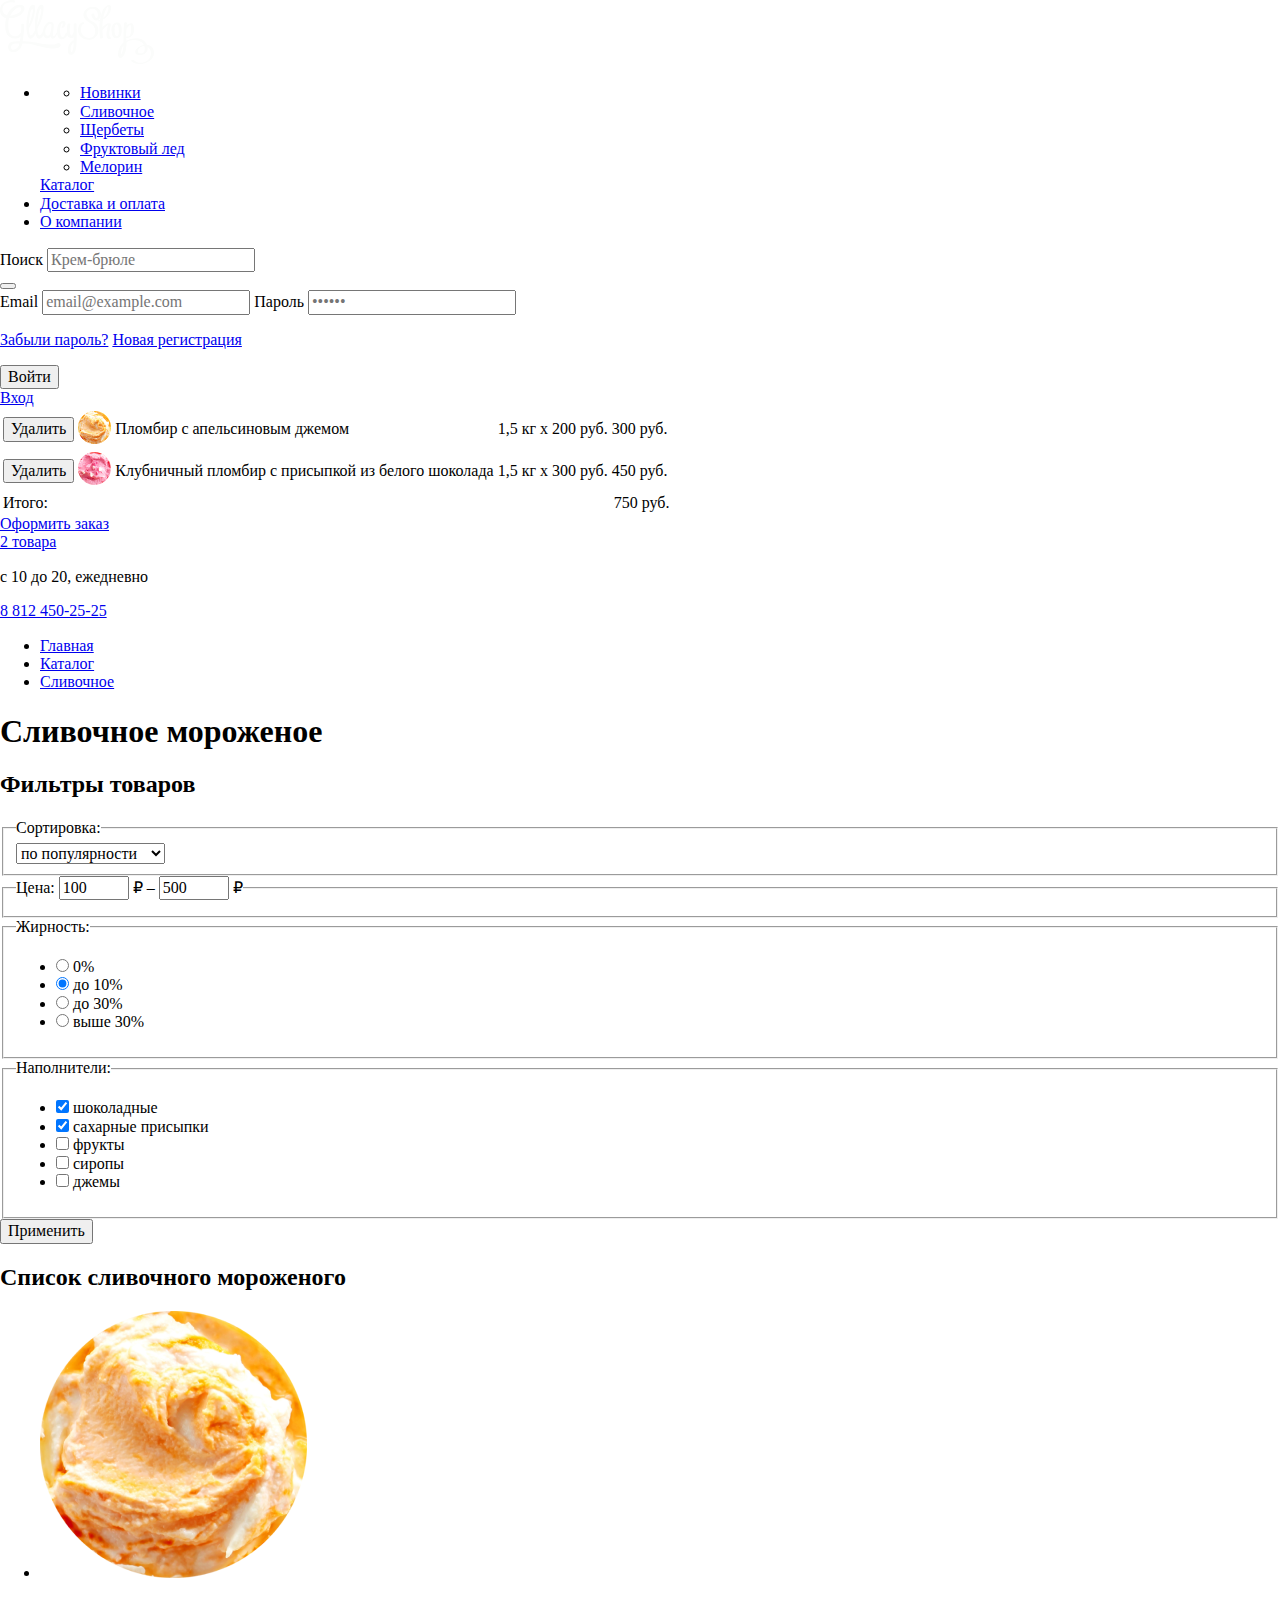
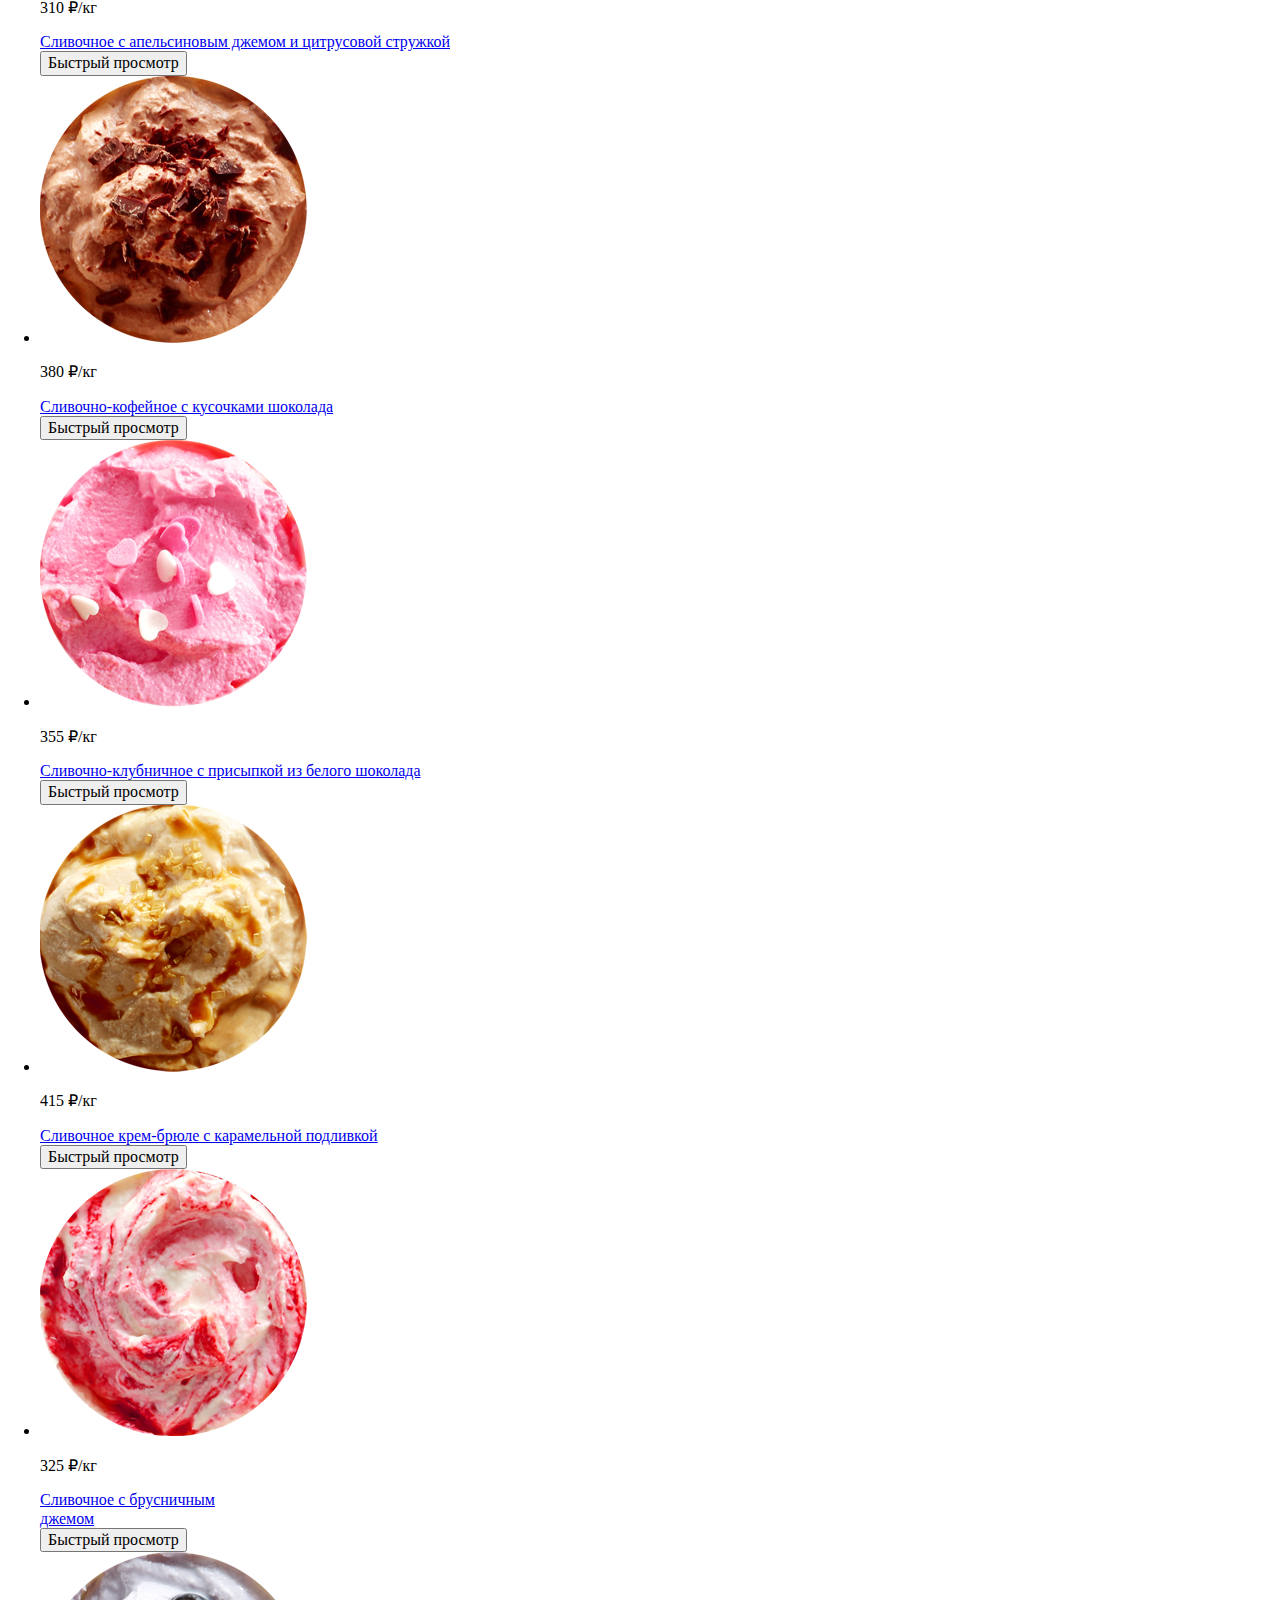
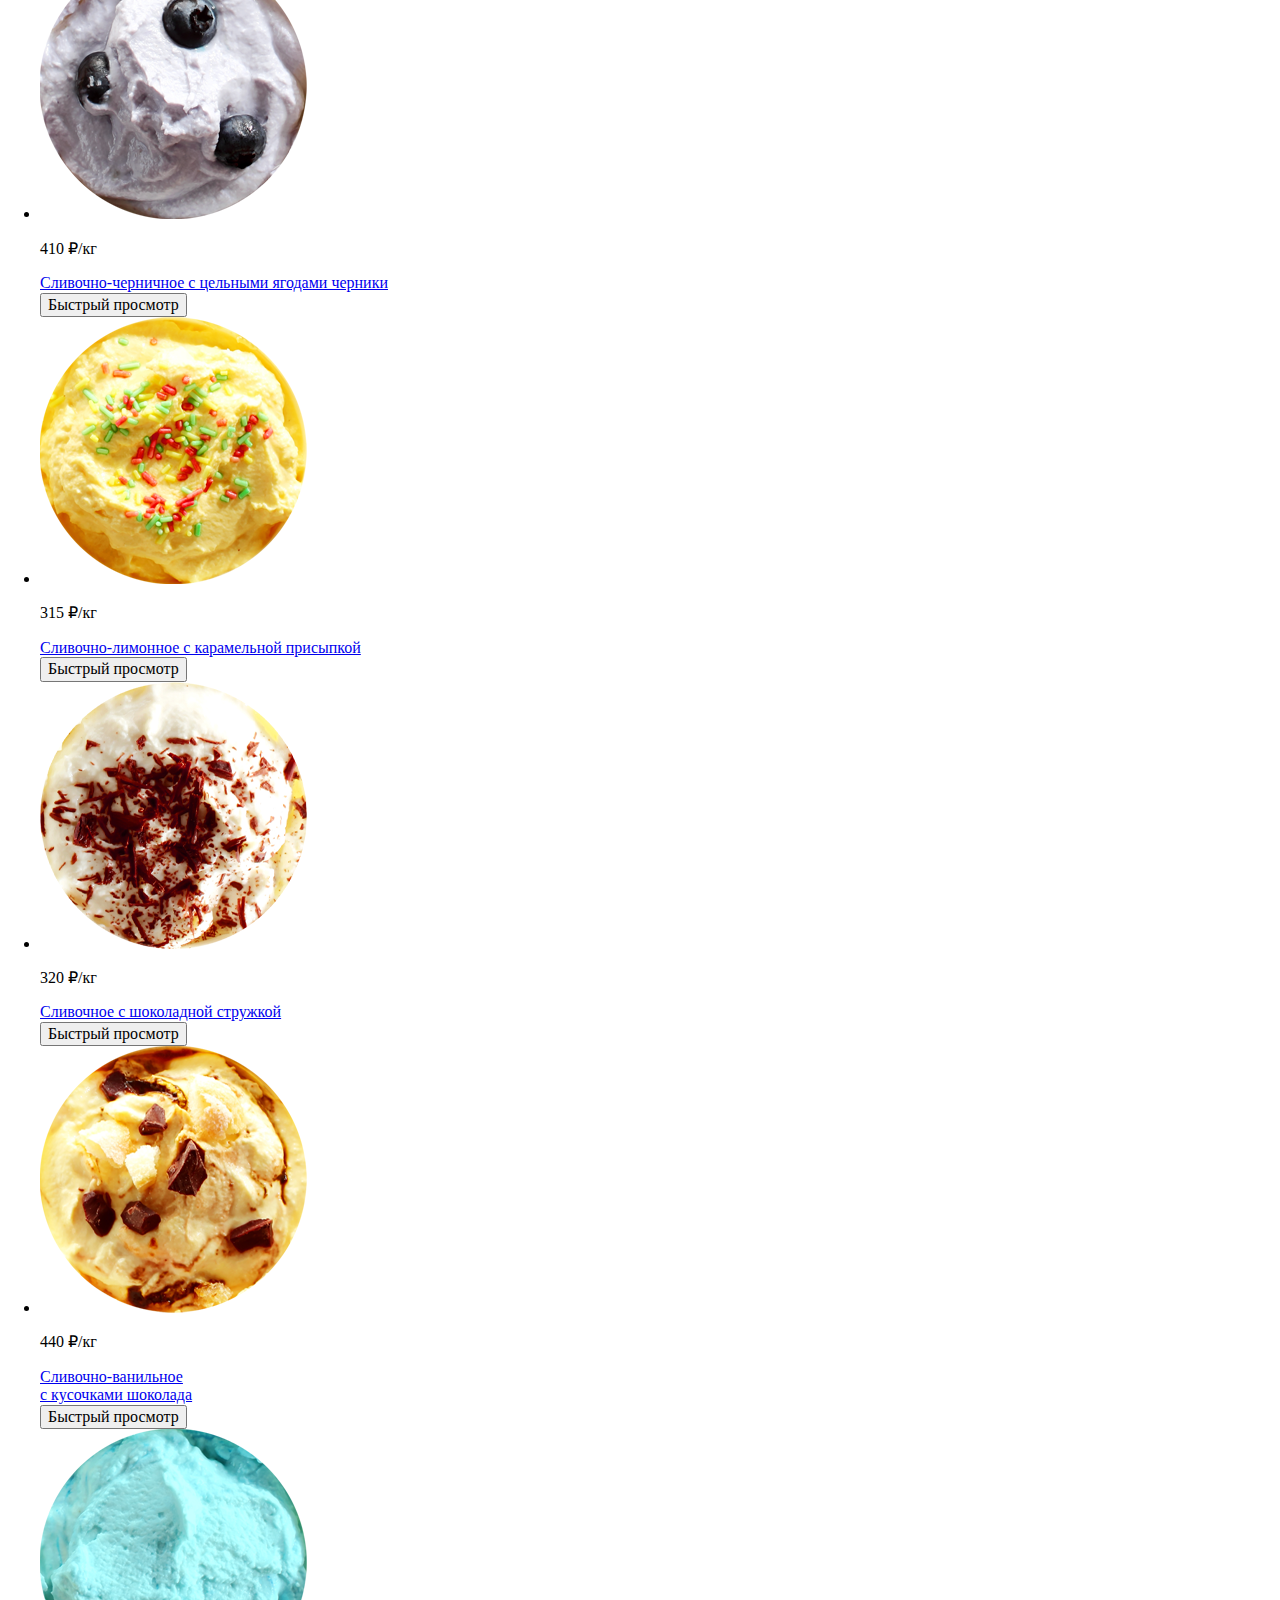
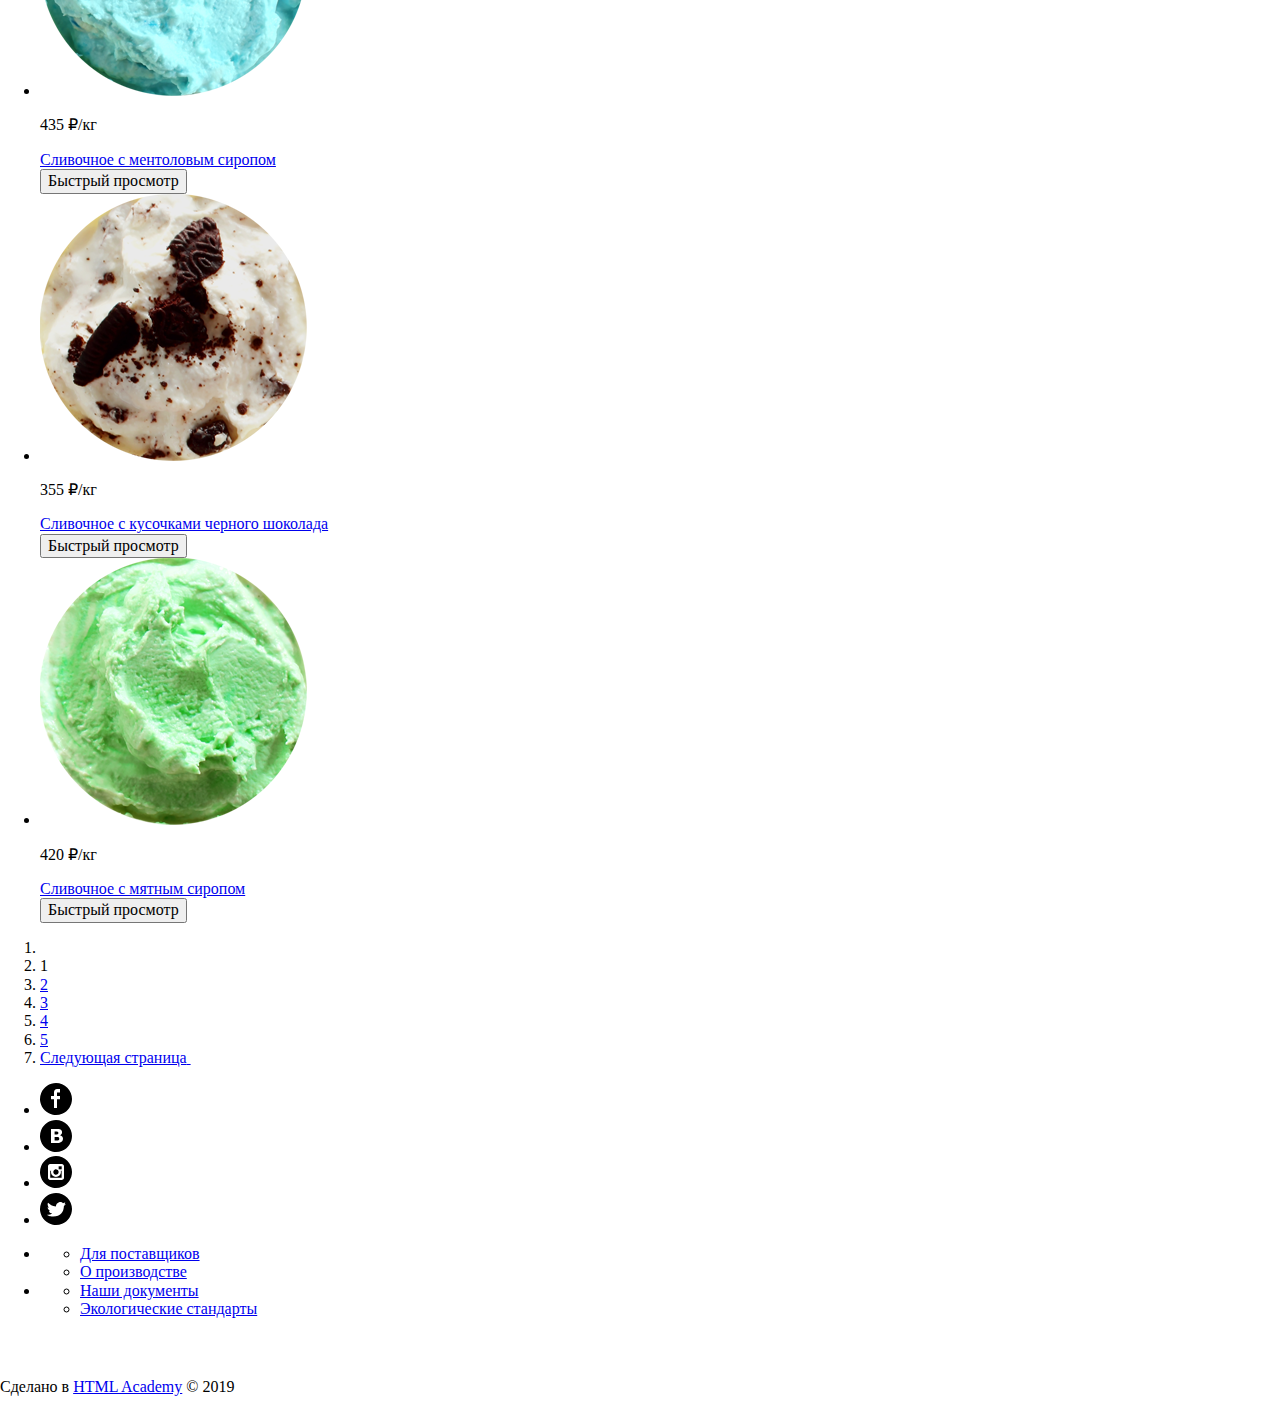
==== commit 5b958cb4: "For checking" ====
--- a/catalog.html
+++ b/catalog.html
@@ -6,12 +6,12 @@
     <meta name="description" content="GllacyShop - Интернет-магазин мороженного">
     <meta name="keywords" content="интернет-магазин, мороженое, gllacyshop">
     <title>Интернет-магазин мороженного GllacyShop</title>
-    <link rel="shortcut icon" href="img/pin.svg" type="image/x-icon">
+    <link rel="shortcut icon" href="img/pin.png" type="image/x-icon">
     <!--<link href="https://fonts.googleapis.com/css?family=Roboto:400,500,700&display=swap&subset=cyrillic" rel="stylesheet">-->
-    <link rel="stylesheet" href="css/normalize.css">
-    <link rel="stylesheet" href="css/style.css">
-    <!--<link rel="stylesheet" href="css/normalize.min.css">-->
-    <!--<link rel="stylesheet" href="css/style.min.css">-->
+    <!--<link rel="stylesheet" href="css/normalize.css">-->
+    <!--<link rel="stylesheet" href="css/style.css">-->
+    <link rel="stylesheet" href="css/normalize.min.css">
+    <link rel="stylesheet" href="css/style.min.css">
   </head>
   <body class="body">
     <!--===Заголовок===-->
@@ -255,7 +255,7 @@
         </form>
       </section>
       <!--===Каталог сливочного мороженного===-->
-      <section class="cream-ice-catalog">
+      <section class="popular pagination">
         <h2 class="visually-hidden">Список сливочного мороженого</h2>
         <ul class="popular__list">
           <!--Продукт - 1-->
--- a/css/style.css
+++ b/css/style.css
@@ -1,3 +1,10 @@
+/*
+* Prefixed by https://autoprefixer.github.io
+* PostCSS: v7.0.29,
+* Autoprefixer: v9.7.6
+* Browsers: last 2 version,not dead,not ie <= 11
+*/
+
 /*Переменные*/
 
 :root {
@@ -41,74 +48,124 @@
   --basic-orange: #f26843;
   --basic-brown: #492511;
   --basic-orange-dark: #d07058;
-  --basic-orange-darken: #e74A35;
+  --basic-orange-darken: #e74a35;
   --basic-almond: #9d8b84;
   --basic-almond: #9d8b84;
   --basic-turquoise: #849d8f;
   --basic-blue-light: #92ceff;
   --basic-blue-lighter: #8996a6;
   --basic-pink-dark: #231f20;
-  --basic-pink-darken: #2C2829;
+  --basic-pink-darken: #2c2829;
   --special-grey: #b2b2b285;
   --special-blue: #2e88e485;
 }
 
 /*Шрифты*/
 
+/* roboto-regular - latin-ext_latin_cyrillic-ext_cyrillic */
 @font-face {
   font-family: "Roboto";
   font-style: normal;
   font-weight: 400;
-  font-display: swap;
-  src: url(../fonts/roboto-v20-latin_cyrillic-regular.woff2) format("woff2"), url(../fonts/roboto-v20-latin_cyrillic-regular.woff) format("woff");
-}
-
+  src: local("Roboto"), local("Roboto-Regular"),
+       url("../fonts/roboto-v20-latin-ext_latin_cyrillic-ext_cyrillic-regular.woff2") format("woff2"), /* Chrome 26+, Opera 23+, Firefox 39+ */
+       url("../fonts/roboto-v20-latin-ext_latin_cyrillic-ext_cyrillic-regular.woff") format("woff"); /* Chrome 6+, Firefox 3.6+, IE 9+, Safari 5.1+ */
+}
+
+/* roboto-500 - latin-ext_latin_cyrillic-ext_cyrillic */
 @font-face {
   font-family: "Roboto";
   font-style: normal;
   font-weight: 500;
-  font-display: swap;
-  src: url(../fonts/roboto-v20-latin_cyrillic-500.woff2) format("woff2"), url(../fonts/roboto-v20-latin_cyrillic-500.woff) format("woff");
-}
-
+  src: local("Roboto Medium"), local("Roboto-Medium"),
+       url("../fonts/roboto-v20-latin-ext_latin_cyrillic-ext_cyrillic-500.woff2") format("woff2"), /* Chrome 26+, Opera 23+, Firefox 39+ */
+       url("../fonts/roboto-v20-latin-ext_latin_cyrillic-ext_cyrillic-500.woff") format("woff"); /* Chrome 6+, Firefox 3.6+, IE 9+, Safari 5.1+ */
+}
+
+/* roboto-700 - latin-ext_latin_cyrillic-ext_cyrillic */
 @font-face {
   font-family: "Roboto";
   font-style: normal;
   font-weight: 700;
-  font-display: swap;
-  src: url(../fonts/roboto-v20-latin_cyrillic-700.woff2) format("woff2"), url(../fonts/roboto-v20-latin_cyrillic-700.woff) format("woff");
+  src: local("Roboto Bold"), local("Roboto-Bold"),
+       url("../fonts/roboto-v20-latin-ext_latin_cyrillic-ext_cyrillic-700.woff2") format("woff2"), /* Chrome 26+, Opera 23+, Firefox 39+ */
+       url("../fonts/roboto-v20-latin-ext_latin_cyrillic-ext_cyrillic-700.woff") format("woff"); /* Chrome 6+, Firefox 3.6+, IE 9+, Safari 5.1+ */
 }
 
 /*Анимация появления модального окна*/
+
+@-webkit-keyframes bounce {
+  0% {
+    transform: translateY(-2000px);
+  }
+
+  70% {
+    transform: translateY(30px);
+  }
+
+  90% {
+    transform: translateY(-10px);
+  }
+
+  100% {
+    transform: translateY(0);
+  }
+}
 
 @keyframes bounce {
   0% {
     transform: translateY(-2000px);
   }
+
   70% {
     transform: translateY(30px);
   }
+
   90% {
     transform: translateY(-10px);
   }
+
   100% {
     transform: translateY(0);
   }
 }
 
 /*Анимация закрытия модального окна*/
+
+@-webkit-keyframes bounceOut {
+  0% {
+    transform: scale(1);
+  }
+
+  25% {
+    transform: scale(0.95);
+  }
+
+  50% {
+    transform: scale(1.1);
+    opacity: 1;
+  }
+
+  100% {
+    transform: scale(0.3);
+    opacity: 0;
+  }
+}
 
 @keyframes bounceOut {
   0% {
     transform: scale(1);
   }
+
   25% {
     transform: scale(0.95);
   }
+
   50% {
     transform: scale(1.1);
     opacity: 1;
   }
+
   100% {
     transform: scale(0.3);
     opacity: 0;
@@ -117,7 +174,7 @@
 
 /*Анимация ошибки ввода данных в модальное окно*/
 
-@keyframes shake {
+@-webkit-keyframes shake {
   0%,
   100% {
     transform: translateX(0);
@@ -139,20 +196,43 @@
   }
 }
 
+@keyframes shake {
+  0%,
+  100% {
+    transform: translateX(0);
+  }
+
+  10%,
+  30%,
+  50%,
+  70%,
+  90% {
+    transform: translateX(-10px);
+  }
+
+  20%,
+  40%,
+  60%,
+  80% {
+    transform: translateX(10px);
+  }
+}
+
 /*Глобальные стили*/
 
 .page {
-  height: 100%
+  height: 100%;
 }
 
 .catalog-page {
-  height: 100%
+  height: 100%;
 }
 
 .body {
   min-width: 1200px;
   min-height: 100%;
   display: grid;
+  grid-template-rows: -webkit-min-content 1fr -webkit-min-content;
   grid-template-rows: min-content 1fr min-content;
   align-content: start;
   margin: 0;
@@ -166,8 +246,8 @@
 }
 
 .visually-hidden:not(:focus):not(:active),
-input[type=checkbox].visually-hidden,
-input[type=radio].visually-hidden {
+input[type="checkbox"].visually-hidden,
+input[type="radio"].visually-hidden {
   position: absolute;
   width: 1px;
   height: 1px;
@@ -178,7 +258,7 @@
   border: 0;
   clip: rect(0 0 0 0);
   -webkit-clip-path: inset(100%);
-  clip-path: inset(100%);
+          clip-path: inset(100%);
 }
 
 a {
@@ -189,8 +269,8 @@
 
 a:hover,
 a:focus {
-color: var(--basic-orange-light);
-outline: none ;
+  color: var(--basic-orange-light);
+  outline: none;
 }
 
 .modal a {
@@ -224,7 +304,7 @@
   background: linear-gradient(180deg, var(--basic-orange) 0%, var(--basic-orange-darken) 100%);
   border: none;
   border-radius: 26px;
-  box-shadow: 0px 2px 2px var(--basic-red-opacity-054);
+  box-shadow: 0 2px 2px var(--basic-red-opacity-054);
   cursor: pointer;
 }
 
@@ -235,7 +315,7 @@
   color: var(--basic-white);
   background: linear-gradient(0deg, var(--basic-white-opacity-02), var(--basic-white-opacity-02)), linear-gradient(180deg, var(--basic-orange) 0%, var(--basic-orange-darken) 100%);
   outline: none;
-  box-shadow: 0px 1px 2px var(--basic-red-light);
+  box-shadow: 0 1px 2px var(--basic-red-light);
 }
 
 .button:active,
@@ -243,7 +323,7 @@
   color: var(--basic-white);
   background: linear-gradient(0deg, var(--basic-black-opacity-007), var(--basic-black-opacity-007)), linear-gradient(180deg, var(--basic-orange) 0%, var(--basic-orange-darken) 100%);
   outline: none;
-  box-shadow: inset 0px 2px 2px var(--basic-red);
+  box-shadow: inset 0 2px 2px var(--basic-red);
 }
 
 /*Управление слайдером*/
@@ -284,6 +364,7 @@
 .header__grid-container {
   position: relative;
   display: grid;
+  grid-template-columns: 163px 485px 1fr -webkit-min-content -webkit-min-content;
   grid-template-columns: 163px 485px 1fr min-content min-content;
   align-items: center;
   padding-top: 9px;
@@ -334,7 +415,7 @@
   line-height: 18px;
 }
 
-.site-nav__link:before {
+.site-nav__link::before {
   position: absolute;
   content: "";
   display: block;
@@ -356,13 +437,13 @@
   outline: none;
 }
 
-.site-nav__link:hover:before {
+.site-nav__link:hover::before {
   background-color: transparent;
 }
 
 .site-nav__link:active {
   background-color: var(--basic-white-darken);
-  box-shadow: inset 0px 2px 1px var(--basic-grey-dark);
+  box-shadow: inset 0 2px 1px var(--basic-grey-dark);
 }
 
 /*Всплывающие окна (подменю)*/
@@ -372,7 +453,7 @@
   color: var(--basic-dark);
   background-color: var(--basic-yellow-light);
   border-radius: 4px;
-  box-shadow: 0px 20px 20px var(--basic-black-opacity-04);
+  box-shadow: 0 20px 20px var(--basic-black-opacity-04);
 }
 
 .modal-nav {
@@ -471,6 +552,14 @@
   padding: 13px 14px 13px 14px;
 }
 
+.search__form .form-input::-webkit-input-placeholder {
+  color: var(--basic-grey);
+}
+
+.search__form .form-input::-moz-placeholder {
+  color: var(--basic-grey);
+}
+
 .search__form .form-input::placeholder {
   color: var(--basic-grey);
 }
@@ -484,6 +573,22 @@
 .login__form input[name="password"] {
   margin-bottom: 21px;
   padding: 13px 14px;
+}
+
+.login__form .form-input::-webkit-input-placeholder {
+  font-style: normal;
+  font-weight: 400;
+  font-size: 14px;
+  line-height: 16px;
+  color: var(--basic-grey);
+}
+
+.login__form .form-input::-moz-placeholder {
+  font-style: normal;
+  font-weight: 400;
+  font-size: 14px;
+  line-height: 16px;
+  color: var(--basic-grey);
 }
 
 .login__form .form-input::placeholder {
@@ -639,27 +744,24 @@
   z-index: 5;
 }
 
+.modal-search {
+  width: 341px;
+}
+
+.search:hover .modal-search {
+  display: block;
+}
+
+/*Окно авторизации*/
+
+.header .login {
+  position: relative;
+  margin-right: 10px;
+  padding-bottom: 5px;
+}
+
 .modal-login {
   padding: 21px 16px 22px 20px;
-}
-
-.modal-search {
-  width: 341px;
-}
-
-.search:hover .modal-search {
-  display: block;
-}
-
-/*Окно авторизации*/
-
-.header .login {
-  position: relative;
-  margin-right: 10px ;
-  padding-bottom: 5px;
-}
-
-.modal-login {
   width: 277px;
 }
 
@@ -697,7 +799,7 @@
   border-bottom: 1px solid var(--basic-grey-opacity-03);
 }
 
-.login__link-recovery{
+.login__link-recovery {
   margin-top: 3px;
   margin-bottom: 6px;
 }
@@ -720,12 +822,12 @@
   font-weight: 700;
   font-size: 18px;
   line-height: 16px;
-  box-shadow: 0px 1px 2px var(--basic-red-opacity-025);
+  box-shadow: 0 1px 2px var(--basic-red-opacity-025);
   order: 1;
 }
 
 .login__form .button-form:active {
-  box-shadow: inset 0px 2px 2px var(--basic-red);
+  box-shadow: inset 0 2px 2px var(--basic-red);
 }
 
 /*Контакты в шапке*/
@@ -795,19 +897,19 @@
   padding: 9px 40px 10px 40px;
   font-size: 32px;
   line-height: 44px;
-  box-shadow: 0px 2px 2px var(--basic-red-opacity-064);
-  text-shadow: 0px 2px 5px var(--basic-red-opacity-076);
+  box-shadow: 0 2px 2px var(--basic-red-opacity-064);
+  text-shadow: 0 2px 5px var(--basic-red-opacity-076);
   border-radius: 70px;
 }
 
 .slider__button:hover,
 .slider__button:focus {
-  box-shadow: 0px 2px 2px var(--basic-red-light);
-  text-shadow: 0px 2px 5px var(--basic-red-opacity-076);
+  box-shadow: 0 2px 2px var(--basic-red-light);
+  text-shadow: 0 2px 5px var(--basic-red-opacity-076);
 }
 
 .slider__button:active {
-  box-shadow: inset 0px 2px 2px var(--basic-red);
+  box-shadow: inset 0 2px 2px var(--basic-red);
 }
 
 /*Управление слайдером*/
@@ -843,21 +945,21 @@
 
 #switch-1:checked ~ .site-container {
   background-color: var(--basic-turquoise);
-  background-image: url(../img/slide-1.png);
+  background-image: url("../img/slide-1.png");
   background-repeat: no-repeat;
   background-position: top center;
 }
 
 #switch-2:checked ~ .site-container {
   background-color: var(--basic-blue-lighter);
-  background-image: url(../img/slide-2.png);
+  background-image: url("../img/slide-2.png");
   background-repeat: no-repeat;
   background-position: top center;
 }
 
 #switch-3:checked ~ .site-container {
   background-color: var(--basic-almond);
-  background-image: url(../img/slide-3.png);
+  background-image: url("../img/slide-3.png");
   background-repeat: no-repeat;
   background-position: top center;
 }
@@ -885,7 +987,7 @@
   display: grid;
   grid-template-columns: 1fr 1fr;
   grid-column-gap: 26px;
-   margin: 0;
+  margin: 0;
   padding: 0;
   list-style: none;
 }
@@ -940,25 +1042,25 @@
   padding: 12px 22px 12px 23px;
   line-height: 24px;
   background: linear-gradient(180deg, var(--basic-orange) 0%, var(--basic-orange-darken) 100%);
-  box-shadow: 0px 2px 2px var(--basic-red-opacity-064);
-  text-shadow: 0px 2px 5px var(--basic-red-opacity-076);
+  box-shadow: 0 2px 2px var(--basic-red-opacity-064);
+  text-shadow: 0 2px 5px var(--basic-red-opacity-076);
   border-radius: 70px;
 }
 
 .special-offer .button:hover,
 .special-offer .button:focus {
   background: linear-gradient(0deg, var(--basic-white-opacity-02), var(--basic-white-opacity-02)), linear-gradient(180deg, var(--basic-orange) 0%, var(--basic-orange-darken) 100%);
-  box-shadow: 0px 1px 2px var(--basic-red-light);
+  box-shadow: 0 1px 2px var(--basic-red-light);
 }
 
 .special-offer .button:active {
   background: linear-gradient(0deg, var(--basic-black-opacity-007), var(--basic-black-opacity-007)), linear-gradient(180deg, var(--basic-orange) 0%, var(--basic-orange-darken) 100%);
-  box-shadow: inset 0px 2px 2px var(--basic-red);
+  box-shadow: inset 0 2px 2px var(--basic-red);
 }
 
 /*===Популярное мороженное===*/
 
-.popular {
+.page .popular {
   margin-bottom: 4px;
 }
 
@@ -1000,7 +1102,7 @@
   font-weight: 700;
   font-size: 45px;
   line-height: 45px;
-  text-shadow: 0px 1px 3px var(--basic-grey-opacity-05);
+  text-shadow: 0 1px 3px var(--basic-grey-opacity-05);
 }
 
 .popular__price span {
@@ -1019,7 +1121,8 @@
   line-height: 22px;
   text-align: center;
   text-decoration: underline;
-  text-decoration-color: var(--basic-white-opacity-02);
+  -webkit-text-decoration-color: var(--basic-white-opacity-02);
+          text-decoration-color: var(--basic-white-opacity-02);
   z-index: 11;
 }
 
@@ -1027,7 +1130,8 @@
 .popular__title:focus,
 .popular__title:active {
   color: var(--basic-orange-light);
-  text-decoration-color: var(--basic-orange-opacity-03);
+  -webkit-text-decoration-color: var(--basic-orange-opacity-03);
+          text-decoration-color: var(--basic-orange-opacity-03);
 }
 
 .popular__btn {
@@ -1053,7 +1157,7 @@
 
 .popular__btn .quick-view-button {
   padding: 10px 16px 10px 16px;
-  box-shadow: 0px 1px 2px var(--basic-red-light);
+  box-shadow: 0 1px 2px var(--basic-red-light);
   border-radius: 50px;
 }
 
@@ -1061,14 +1165,14 @@
 .popular__btn .quick-view-button:focus {
   padding: 10px 16px 10px 16px;
   background: linear-gradient(0deg, var(--basic-white-opacity-02), var(--basic-white-opacity-02)), linear-gradient(180deg, var(--basic-orange) 0%, var(--basic-orange-darken) 100%);
-  box-shadow: 0px 1px 2px var(--basic-red-light);
+  box-shadow: 0 1px 2px var(--basic-red-light);
   border-radius: 50px;
 }
 
 .popular__btn .quick-view-button:active {
   padding: 10px 16px 10px 16px;
   background: linear-gradient(0deg, var(--basic-black-opacity-007), var(--basic-black-opacity-007)), linear-gradient(180deg, var(--basic-orange) 0%, var(--basic-orange-darken) 100%);
-  box-shadow: inset 0px 2px 2px var(--basic-red);
+  box-shadow: inset 0 2px 2px var(--basic-red);
   border-radius: 50px;
 }
 
@@ -1179,7 +1283,8 @@
   font-size: 24px;
   line-height: 30px;
   text-decoration: underline;
-  text-decoration-color: var(--basic-darken);
+  -webkit-text-decoration-color: var(--basic-darken);
+          text-decoration-color: var(--basic-darken);
   color: var(--basic-dark);
 }
 
@@ -1187,7 +1292,8 @@
 .blog-news a:focus,
 .blog-news a:active {
   color: var(--basic-orange-dark);
-  text-decoration-color: var(--basic-orange-dark);
+  -webkit-text-decoration-color: var(--basic-orange-dark);
+          text-decoration-color: var(--basic-orange-dark);
 }
 
 /*Оформление подписки*/
@@ -1233,6 +1339,18 @@
   border-radius: 5px;
 }
 
+.subsrcibe__form .form-input::-webkit-input-placeholder {
+  font-weight: 400;
+  font-size: 16px;
+  color: var(--basic-grey);
+}
+
+.subsrcibe__form .form-input::-moz-placeholder {
+  font-weight: 400;
+  font-size: 16px;
+  color: var(--basic-grey);
+}
+
 .subsrcibe__form .form-input::placeholder {
   font-weight: 400;
   font-size: 16px;
@@ -1241,8 +1359,8 @@
 
 .subsrcibe__button {
   padding: 11px 20px 9px 19px;
-  text-shadow: 0px 2px 5px var(--basic-red-opacity-076);
-  box-shadow: 0px 2px 2px var(--basic-red-opacity-064);
+  text-shadow: 0 2px 5px var(--basic-red-opacity-076);
+  box-shadow: 0 2px 2px var(--basic-red-opacity-064);
   border-radius: 70px;
 }
 
@@ -1288,7 +1406,7 @@
 
 .map__address p {
   margin: 0;
-  margin-bottom: 0px;
+  margin-bottom: 0;
   font-size: 14px;
   line-height: 20px;
 }
@@ -1317,14 +1435,14 @@
   margin-top: 27px;
   padding: 10px 19px 9px 18px;
   width: 100%;
-  text-shadow: 0px 2px 5px var(--basic-red-opacity-076);
-  box-shadow: 0px 2px 2px var(--basic-red-opacity-064);
+  text-shadow: 0 2px 5px var(--basic-red-opacity-076);
+  box-shadow: 0 2px 2px var(--basic-red-opacity-064);
   border-radius: 70px;
   box-sizing: border-box;
 }
 
 .map__address .button:active {
-  box-shadow: inset 0px 2px 2px var(--basic-red);
+  box-shadow: inset 0 2px 2px var(--basic-red);
 }
 
 /*===Подвал===*/
@@ -1476,7 +1594,7 @@
   content: "";
   display: block;
   top: 13px;
-  left: 0px;
+  left: 0;
   width: 100%;
   height: 1px;
   background-color: var(--basic-white-opacity-02);
@@ -1491,13 +1609,8 @@
 
 /*===Загловок===*/
 .catalog-page .header__grid-container {
+  grid-template-columns: 164px 485px 1fr -webkit-min-content -webkit-min-content;
   grid-template-columns: 164px 485px 1fr min-content min-content;
-}
-
-
-/*===Заголовок===*/
-
-.catalog-page .header__grid-container {
   margin-bottom: -3px;
 }
 
@@ -1531,7 +1644,7 @@
 
 .site-nav__item.active > .site-nav__link:focus {
   outline: 1px dotted var(--basic-dark);
-  outline-offset: 2px
+  outline-offset: 2px;
 }
 
 .active .site-nav__link::before {
@@ -1640,7 +1753,7 @@
 }
 
 .basket-item:nth-last-child(2) {
- vertical-align: top;
+  vertical-align: top;
 }
 
 .basket-item:nth-last-child(2) td:nth-last-child(-n+3) {
@@ -1698,7 +1811,7 @@
 .basket-item-image {
   width: 33px;
   height: 33px;
-  padding-top: 0px;
+  padding-top: 0;
 }
 
 .price-per-kilogram {
@@ -1729,7 +1842,7 @@
   margin-top: -1px;
   line-height: 16px;
   color: var(--basic-white);
-  box-shadow: 0px 1px 2px var(--basic-red-opacity-025);
+  box-shadow: 0 1px 2px var(--basic-red-opacity-025);
 }
 
 .basket__button-container .button-form:hover,
@@ -1740,7 +1853,7 @@
 .basket__button-container .button-form:active {
   color: var(--basic-white);
   background: linear-gradient(0deg, var(--basic-black-opacity-007), var(--basic-black-opacity-007)), linear-gradient(180deg, var(--basic-orange) 0%, var(--basic-orange-darken) 100%);
-  box-shadow: inset 0px 2px 2px var(--basic-red);
+  box-shadow: inset 0 2px 2px var(--basic-red);
 }
 
 /*===Хлебные крошки===*/
@@ -1833,6 +1946,7 @@
 
 .filter-form {
   display: grid;
+  grid-template-columns: 200px 222px -webkit-min-content -webkit-min-content;
   grid-template-columns: 200px 222px min-content min-content;
   grid-column-gap: 11px;
   grid-row-gap: 13px;
@@ -1893,7 +2007,7 @@
   font-size: 16px;
   line-height: 18px;
   color: var(--basic-white);
-  background-color: var(--basic-white-opacity-02);;
+  background-color: var(--basic-white-opacity-02);
   background-image: url("../img/icon-triangle-white.svg");
   background-repeat: no-repeat;
   background-position: 92.5% 50%;
@@ -2045,7 +2159,7 @@
 /*Жирность*/
 
 .fat-filter ul {
-  width: 425px
+  width: 425px;
 }
 
 .filter-form__option {
@@ -2068,9 +2182,8 @@
   line-height: 18px;
   cursor: pointer;
   -webkit-user-select: none;
-  -moz-user-select: none;
-  -ms-user-select: none;
-  user-select: none;
+     -moz-user-select: none;
+          user-select: none;
 }
 
 .fat-filter label {
@@ -2107,6 +2220,7 @@
 }
 
 .filter-form__input-checkbox + label::before {
+  left: 1px;
   width: 20px;
   height: 20px;
   background-image: url("../img/icon-checkbox-off.svg");
@@ -2171,10 +2285,6 @@
 
 .fillers-filter .filter-form__option:nth-child(4) {
   margin-right: 20px;
-}
-
-.filter-form__input-checkbox + label::before {
-  left: 1px;
 }
 
 .filter-form__input-checkbox-fruit + label:nth-child(2)::before {
@@ -2219,15 +2329,14 @@
 
 .filter-form__button:active {
   color: var(--basic-dark);
-
   background-color: var(--basic-white);
   border: none;
-  box-shadow: inset 0px 2px 1px var(--basic-grey-dark);
+  box-shadow: inset 0 2px 1px var(--basic-grey-dark);
 }
 
 /*===Каталог сливочного мороженного===*/
 
-.cream-ice-catalog {
+.catalog-page .popular {
   padding-bottom: 29px;
   border-bottom: 1px solid var(--basic-white-opacity-03);
 }
@@ -2339,11 +2448,6 @@
 .pagination__item-disabled a:active path {
   fill: var(--basic-white);
 }
-
-
-
-
-
 
 .inner-page-footer .container {
   position: relative;
@@ -2400,6 +2504,20 @@
   font-size: 16px;
 }
 
+.feedback-form input::-webkit-input-placeholder, .feedback-form textarea[name="description"]::-webkit-input-placeholder {
+  font-style: normal;
+  font-weight: 400;
+  font-size: 16px;
+  color: var(--basic-grey);
+}
+
+.feedback-form input::-moz-placeholder, .feedback-form textarea[name="description"]::-moz-placeholder {
+  font-style: normal;
+  font-weight: 400;
+  font-size: 16px;
+  color: var(--basic-grey);
+}
+
 .feedback-form input::placeholder,
 .feedback-form textarea[name="description"]::placeholder {
   font-style: normal;
@@ -2423,13 +2541,13 @@
 .feedback-form .button {
   padding: 11px 25px 9px 24px;
   align-self: flex-end;
-  text-shadow: 0px 2px 5px var(--basic-red-opacity-076);
-  box-shadow: 0px 2px 2px var(--basic-red-opacity-064);
+  text-shadow: 0 2px 5px var(--basic-red-opacity-076);
+  box-shadow: 0 2px 2px var(--basic-red-opacity-064);
   border-radius: 70px;
 }
 
 .feedback-form .button:active {
-  box-shadow: inset 0px 2px 2px var(--basic-red);
+  box-shadow: inset 0 2px 2px var(--basic-red);
 }
 
 .modal-close {
@@ -2477,13 +2595,16 @@
 
 .modal-show {
   display: block;
-  animation: bounce 0.6s;
+  -webkit-animation: bounce 0.6s;
+          animation: bounce 0.6s;
 }
 
 .modal-error {
-  animation: shake 0.6s;
+  -webkit-animation: shake 0.6s;
+          animation: shake 0.6s;
 }
 
 .modal-out {
-  animation: bounceOut 0.6s;
-}
+  -webkit-animation: bounceOut 0.6s;
+          animation: bounceOut 0.6s;
+}
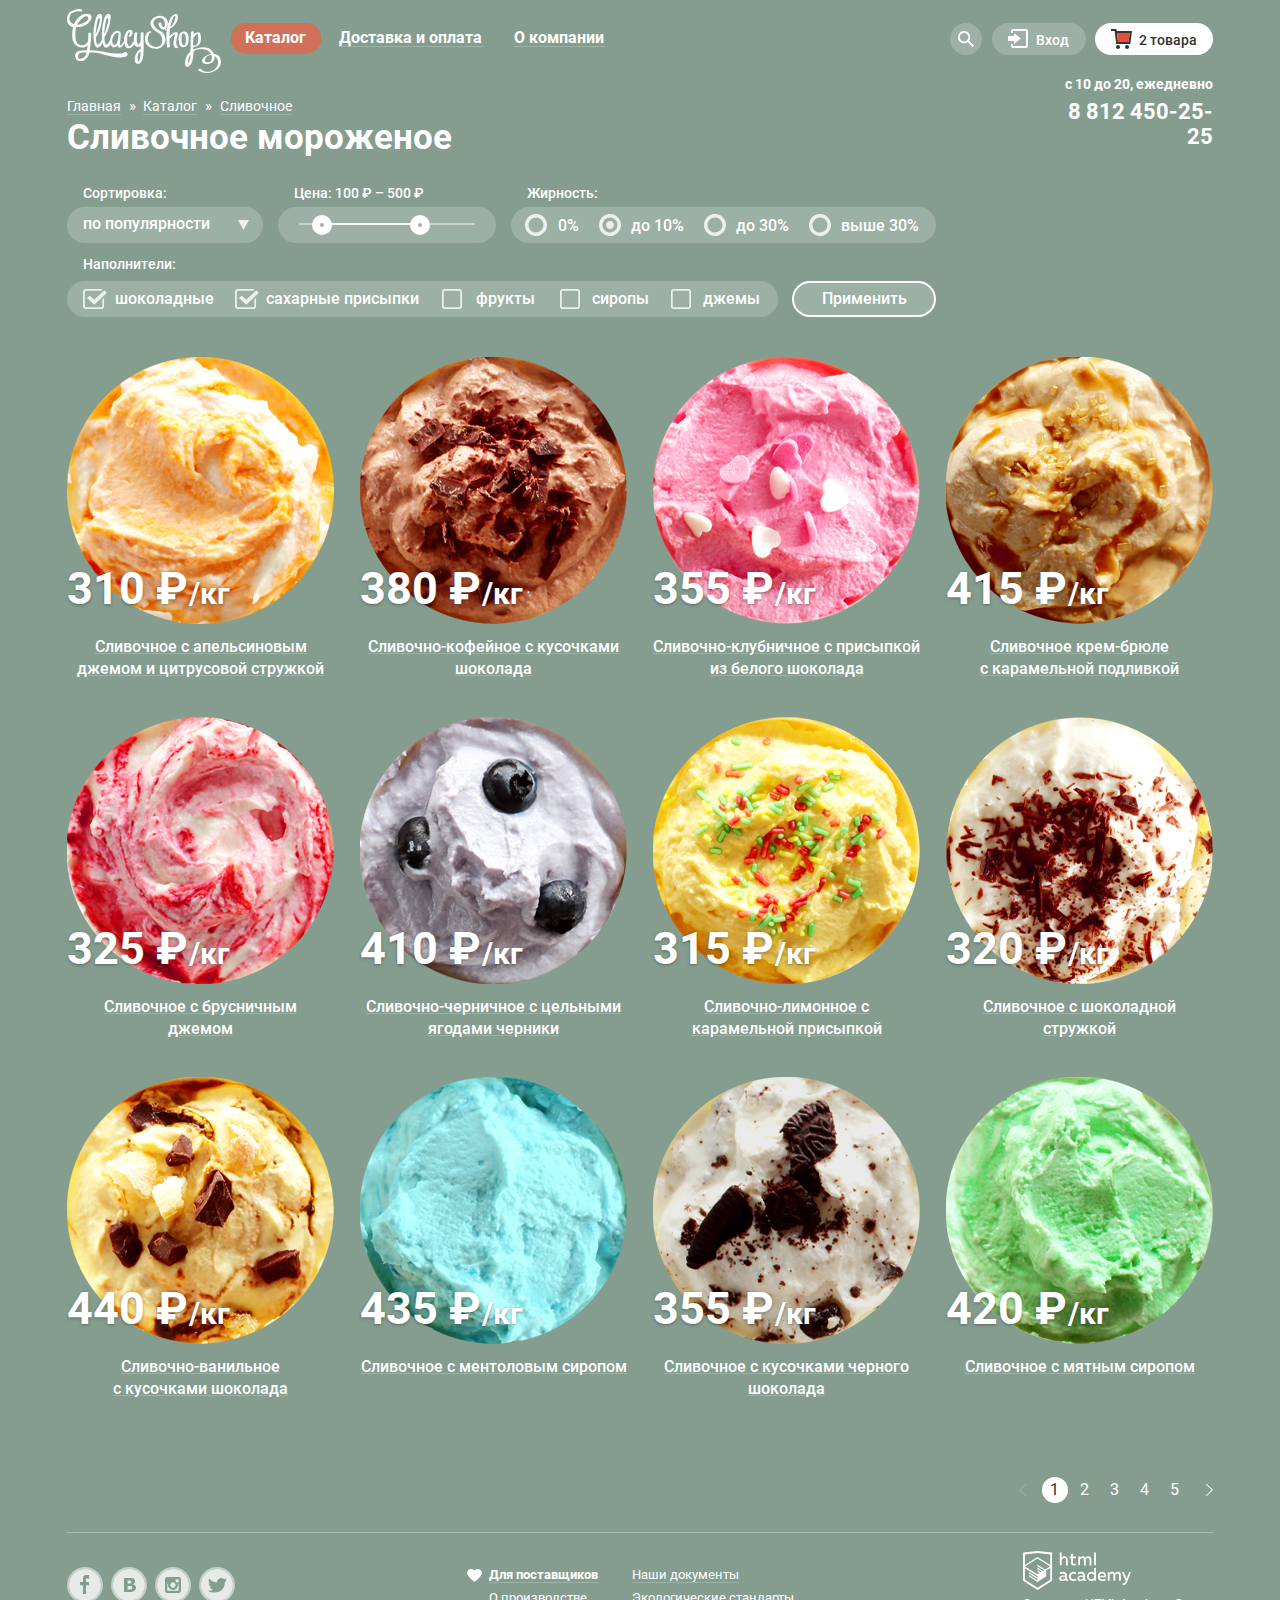
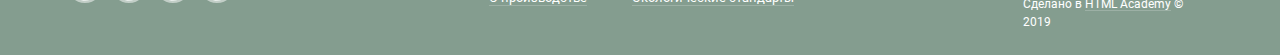
==== commit 841d6521: "final" ====
--- a/catalog.html
+++ b/catalog.html
@@ -148,20 +148,20 @@
     <main class="container">
       <!--===Хлебные крошки===-->
       <section class="breadcrumbs">
-      <ul class="breadcrumbs__list">
-        <li class="breadcrumbs__item">
-          <a href="index.html" aria-label="Переход на главная страница">Главная</a>
-        </li>
-        <!---->
-        <li class="breadcrumbs__item">
-          <a href="#" aria-label="Переход на страницу каталога">Каталог</a>
-        </li>
-        <!---->
-        <li class="breadcrumbs__item">
-          <a href="#" aria-label="Переход на страницу сливочное мороженное (Не можно нажать)" tabindex="-1">Сливочное</a>
-        </li>
-      </ul>
-      <h1>Сливочное мороженое</h1>
+        <ul class="breadcrumbs__list">
+          <li class="breadcrumbs__item">
+            <a href="index.html" aria-label="Переход на главная страница">Главная</a>
+          </li>
+          <!---->
+          <li class="breadcrumbs__item">
+            <a href="#" aria-label="Переход на страницу каталога">Каталог</a>
+          </li>
+          <!---->
+          <li class="breadcrumbs__item">
+            <a href="#" aria-label="Переход на страницу сливочное мороженное (Не можно нажать)" tabindex="-1">Сливочное</a>
+          </li>
+        </ul>
+        <h1>Сливочное мороженое</h1>
       </section>
       <!--===Фильтры===-->
       <section class="filters">
@@ -207,7 +207,7 @@
             <legend class="filter-form__title">Жирность:</legend>
             <ul>
               <li class="filter-form__option">
-                <input class="visually-hidden filter-form__input-radio" type="radio" name="product-fat" id="filter-form__fat-0" value="0">
+                <input class="visually-hidden filter-form__input-radio filter-form__fat-0" type="radio" name="product-fat" id="filter-form__fat-0" value="0">
                 <label for="filter-form__fat-0">0%</label>
               </li>
               <li class="filter-form__option">
@@ -233,11 +233,11 @@
                 <label for="filter-form__fillers-chocolate">шоколадные</label>
               </li>
               <li class="filter-form__option">
-                <input class="visually-hidden filter-form__input-checkbox" type="checkbox" name="sugar-powders"  id="filter-form__fillers-sugar-powders" checked>
+                <input class="visually-hidden filter-form__input-checkbox filter-form__fillers-sugar-powders" type="checkbox" name="sugar-powders"  id="filter-form__fillers-sugar-powders" checked>
                 <label for="filter-form__fillers-sugar-powders">сахарные присыпки</label>
               </li>
               <li class="filter-form__option">
-                <input class="visually-hidden filter-form__input-checkbox filter-form__input-checkbox-fruit" type="checkbox" name="fruit"  id="filter-form__fillers-fruit">
+                <input class="visually-hidden filter-form__input-checkbox filter-form__fillers-fruit" type="checkbox" name="fruit"  id="filter-form__fillers-fruit">
                 <label for="filter-form__fillers-fruit">фрукты</label>
               </li>
               <li class="filter-form__option">
@@ -408,95 +408,95 @@
         </ol>
       </section>
     </main>
-      <!--===Подвал===-->
-      <footer class="footer">
-        <div class="container">
-          <!--Социальные сети-->
-          <ul class="social">
-            <li>
-              <a class="social__link" href="https://facebook.com" aria-label="Фейсбук" target="_blank">
-                <svg class="social__icon" width="32" height="32" viewBox="0 0 32 32" xmlns="http://www.w3.org/2000/svg">
-                  <path d="M16 0C12.8355 0 9.74207 0.938384 7.11088 2.69649C4.4797 4.45459 2.42894 6.95345 1.21793 9.87706C0.0069325 12.8007 -0.309921 16.0177 0.307443 19.1214C0.924806 22.2251 2.44866 25.0761 4.6863 27.3137C6.92394 29.5513 9.77487 31.0752 12.8786 31.6926C15.9823 32.3099 19.1993 31.9931 22.1229 30.7821C25.0466 29.5711 27.5454 27.5203 29.3035 24.8891C31.0616 22.2579 32 19.1645 32 16C32 11.7565 30.3143 7.68687 27.3137 4.68629C24.3131 1.68571 20.2435 0 16 0ZM20.06 9.45H17V12.9H20V16.34H17V25H14V16.34H11V12.9H14V9.45C13.9449 8.59575 14.2291 7.75426 14.7908 7.1083C15.3525 6.46234 16.1464 6.06407 17 6H20V9.45H20.06Z"/>
-                </svg>
-              </a>
-            </li>
-            <!---->
-            <li>
-              <a class="social__link" href="https://vk.com" aria-label="ВКонтакте" target="_blank">
-                <svg class="social__icon" width="32" height="32" viewBox="0 0 32 32" xmlns="http://www.w3.org/2000/svg">
-                  <path d="M16.64 14.49C16.9652 14.4904 17.2875 14.4293 17.59 14.31C17.8645 14.2077 18.0922 14.0085 18.23 13.75C18.3343 13.4964 18.3854 13.2241 18.38 12.95C18.376 12.7057 18.3143 12.4659 18.2 12.25C18.0714 12.0066 17.8523 11.8235 17.59 11.74C17.2687 11.627 16.9306 11.5695 16.59 11.57H14.59V14.57H15.16C15.75 14.52 16.24 14.51 16.64 14.49Z"/>
-                  <path d="M18.12 17.08C17.751 17.0101 17.3752 16.9832 17 17H14.61V20.5H17.06C17.4757 20.4953 17.8865 20.4104 18.27 20.25C18.591 20.1392 18.8632 19.9199 19.04 19.63C19.1865 19.3527 19.2621 19.0436 19.26 18.73C19.2753 18.3782 19.1848 18.0298 19 17.73C18.7922 17.4167 18.4806 17.1865 18.12 17.08Z"/>
-                  <path d="M16 0C12.8355 0 9.74207 0.938384 7.11088 2.69649C4.4797 4.45459 2.42894 6.95345 1.21793 9.87706C0.0069325 12.8007 -0.309921 16.0177 0.307443 19.1214C0.924806 22.2251 2.44866 25.0761 4.6863 27.3137C6.92394 29.5513 9.77487 31.0752 12.8786 31.6926C15.9823 32.3099 19.1993 31.9931 22.1229 30.7821C25.0466 29.5711 27.5454 27.5203 29.3035 24.8891C31.0616 22.2579 32 19.1645 32 16C32 11.7565 30.3143 7.68687 27.3137 4.68629C24.3131 1.68571 20.2435 0 16 0ZM22.6 20.53C22.3376 21.056 21.9537 21.5119 21.48 21.86C20.9342 22.2714 20.3122 22.5705 19.65 22.74C18.8286 22.9383 17.9848 23.029 17.14 23.01H11V9H16.45C17.2781 8.9868 18.1063 9.02354 18.93 9.11C19.473 9.19401 19.9994 9.36273 20.49 9.61C20.9868 9.84615 21.4013 10.2258 21.68 10.7C21.9455 11.1728 22.0801 11.7079 22.07 12.25C22.0819 12.8916 21.8931 13.5209 21.53 14.05C21.1452 14.588 20.6142 15.0045 20 15.25V15.32C20.8272 15.4588 21.5898 15.8541 22.18 16.45C22.7295 17.0712 23.0163 17.8815 22.98 18.71C23.0043 19.3386 22.8738 19.9636 22.6 20.53Z"/>
-                </svg>
-              </a>
-            </li>
-            <!---->
-            <li>
-              <a class="social__link" href="https://www.instagram.com" aria-label="Инстаграм" target="_blank">
-                <svg class="social__icon" width="32" height="32" viewBox="0 0 32 32" xmlns="http://www.w3.org/2000/svg">
-                  <path d="M20.92 16C20.92 17.3155 20.3974 18.5771 19.4673 19.5072C18.5371 20.4374 17.2755 20.96 15.96 20.96C14.6445 20.96 13.3829 20.4374 12.4528 19.5072C11.5226 18.5771 11 17.3155 11 16C11.001 15.6158 11.048 15.233 11.14 14.86H10.24V21.7H21.64V14.86H20.74C20.8406 15.2325 20.901 15.6147 20.92 16Z"/>
-                  <path d="M16 18.66C16.5252 18.656 17.0375 18.4967 17.4723 18.202C17.9071 17.9073 18.245 17.4905 18.4432 17.0042C18.6415 16.5178 18.6913 15.9836 18.5864 15.4689C18.4816 14.9542 18.2266 14.4821 17.8539 14.1121C17.4811 13.7421 17.0071 13.4908 16.4916 13.3897C15.9762 13.2887 15.4424 13.3425 14.9575 13.5445C14.4726 13.7464 14.0584 14.0873 13.7669 14.5243C13.4755 14.9613 13.32 15.4748 13.32 16C13.3213 16.3506 13.3917 16.6976 13.5271 17.021C13.6625 17.3444 13.8602 17.638 14.1091 17.8851C14.358 18.1321 14.653 18.3276 14.9775 18.4606C15.3019 18.5936 15.6494 18.6613 16 18.66Z"/>
-                  <path d="M21.68 10.3H18.64V13.34H21.68V10.3Z"/>
-                  <path d="M16 0C12.8355 0 9.74207 0.938384 7.11088 2.69649C4.4797 4.45459 2.42894 6.95345 1.21793 9.87706C0.0069325 12.8007 -0.309921 16.0177 0.307443 19.1214C0.924806 22.2251 2.44866 25.0761 4.6863 27.3137C6.92394 29.5513 9.77487 31.0752 12.8786 31.6926C15.9823 32.3099 19.1993 31.9931 22.1229 30.7821C25.0466 29.5711 27.5454 27.5203 29.3035 24.8891C31.0616 22.2579 32 19.1645 32 16C32 11.7565 30.3143 7.68687 27.3137 4.68629C24.3131 1.68571 20.2435 0 16 0ZM24 21.7C24.0027 22.0045 23.9444 22.3064 23.8285 22.588C23.7127 22.8696 23.5416 23.1251 23.3253 23.3395C23.1091 23.5539 22.8521 23.7228 22.5695 23.8362C22.2869 23.9497 21.9845 24.0054 21.68 24H10.28C9.97928 23.9987 9.68175 23.9382 9.40442 23.8219C9.12709 23.7056 8.87537 23.5358 8.66366 23.3222C8.45194 23.1086 8.28436 22.8554 8.17049 22.5771C8.05662 22.2988 7.99869 22.0007 8.00001 21.7V10.3C7.99869 9.99927 8.05662 9.70123 8.17049 9.42289C8.28436 9.14455 8.45194 8.89137 8.66366 8.67779C8.87537 8.46422 9.12709 8.29443 9.40442 8.17814C9.68175 8.06184 9.97928 8.00131 10.28 8H21.67C21.9749 7.99467 22.2778 8.0503 22.561 8.16362C22.8441 8.27694 23.1017 8.44568 23.3188 8.65992C23.5358 8.87416 23.7079 9.12959 23.8249 9.41123C23.9418 9.69287 24.0014 9.99504 24 10.3V21.7Z"/>
-                </svg>
-              </a>
-            </li>
-            <!---->
-            <li>
-              <a class="social__link" href="https://twitter.com" aria-label="Твитер" target="_blank">
-                <svg class="social__icon" width="32" height="32" viewBox="0 0 32 32" xmlns="http://www.w3.org/2000/svg">
-                  <path d="M16 0C12.8355 0 9.74207 0.938384 7.11088 2.69649C4.4797 4.45459 2.42894 6.95345 1.21793 9.87706C0.0069325 12.8007 -0.309921 16.0177 0.307443 19.1214C0.924806 22.2251 2.44866 25.0761 4.6863 27.3137C6.92394 29.5513 9.77487 31.0752 12.8786 31.6926C15.9823 32.3099 19.1993 31.9931 22.1229 30.7821C25.0466 29.5711 27.5454 27.5203 29.3035 24.8891C31.0616 22.2579 32 19.1645 32 16C32 11.7565 30.3143 7.68687 27.3137 4.68629C24.3131 1.68571 20.2435 0 16 0ZM23.94 12.81C23.69 19.33 20.48 23.64 12.94 23.51H12.46C12.01 23.51 7.91001 23.07 7.11001 21.69C8.8989 21.9555 10.7228 21.5494 12.23 20.55C11.18 20.26 9.31001 20.09 8.98001 17.7C9.39279 17.8642 9.84415 17.9058 10.28 17.82C9.00001 17 7.53001 16.3 7.61001 14.17C8.02796 14.4893 8.54454 14.652 9.07001 14.63C8.30001 14.4 6.92001 11.39 8.07001 9.85C10.07 11.64 12.14 13.33 15.87 13.49C16.1 11.28 17.11 9.79 19.04 9.17C19.7375 8.93332 20.4908 8.91568 21.1986 9.11946C21.9065 9.32323 22.5351 9.73867 23 10.31C23.74 10.08 24.45 9.84 25.19 9.62C25.1758 9.95711 25.0846 10.2865 24.9234 10.5829C24.7622 10.8793 24.5353 11.1349 24.26 11.33C24.5167 11.3601 24.7768 11.3336 25.0221 11.2524C25.2674 11.1712 25.492 11.0372 25.68 10.86C25.5628 11.2985 25.3443 11.7034 25.0421 12.0421C24.7399 12.3808 24.3624 12.6438 23.94 12.81Z"/>
-                </svg>
-              </a>
-            </li>
-          </ul>
-          <!--Информация-->
-          <ul class="info">
-            <li class="info__item">
-              <ul class="col1">
-                <li class="col1__item">
-                  <a class="suppliers-link" href="#" aria-label="Информация для поставщиков">Для поставщиков</a>
-                </li>
-                <!---->
-                <li class="col1__item">
-                  <a href="#" aria-label="Информация о производстве">О производстве</a>
-                </li>
-              </ul>
-            </li>
-            <!---->
-            <li class="info__item">
-              <ul class="col2">
-                <li class="col2__item">
-                  <a href="#" aria-label="Информация о наших документах">Наши документы</a>
-                </li>
-                <!---->
-                <li class="col2__item">
-                  <a href="#" aria-label="Информация об экологических стандартах">Экологические стандарты</a>
-                </li>
-              </ul>
-            </li>
-          </ul>
-          <!--Разработчик-->
-          <p class="copyright">
-            <a class="copyright__logo-link" href="https://htmlacademy.ru/intensive/htmlcss" aria-label="Логотип HTML Academy">
-              <svg width="108" height="39" viewBox="0 0 108 39" fill="none" xmlns="http://www.w3.org/2000/svg">
-                <path d="M44.582 28.426C44.7698 28.4144 44.9553 28.3771 45.134 28.3151V29.7263C44.7564 29.8745 44.3566 29.9496 43.9538 29.948C43.6117 29.9839 43.2676 29.9061 42.9692 29.7255C42.6707 29.5448 42.4327 29.2703 42.2882 28.94C41.3994 29.6974 40.2878 30.1005 39.1473 30.0791C37.6339 30.0791 36.2348 29.2021 36.2348 27.3776C36.2348 25.1197 38.2145 24.4241 39.9468 24.4241C40.6765 24.4355 41.4034 24.5233 42.1169 24.6862V24.3737C42.1169 23.275 41.3554 22.4988 39.9277 22.4988C38.894 22.5023 37.8726 22.7358 36.9296 23.1843V21.3699C37.9559 20.9951 39.0325 20.7977 40.1181 20.7852C42.4785 20.7852 43.9253 21.9747 43.9253 24.6459V27.8111C43.912 27.962 43.9555 28.1123 44.0465 28.2294C44.1374 28.3465 44.2683 28.4207 44.4107 28.436C44.4679 28.4427 44.5258 28.4393 44.582 28.426ZM38.1479 27.2163C38.177 27.5946 38.3467 27.9451 38.6198 28.1908C38.8929 28.4366 39.247 28.5574 39.6041 28.5268H39.7088C40.6057 28.5405 41.4713 28.1782 42.1169 27.5187V25.9966C41.522 25.8626 40.9165 25.7883 40.3084 25.7749C39.2615 25.7749 38.1479 26.1277 38.1479 27.2365V27.2163Z" fill="white"/>
-                <path d="M50.5022 20.7651C51.4002 20.7443 52.2873 20.9774 53.072 21.4404V23.2448C52.3925 22.7578 51.5891 22.5011 50.7687 22.5089C50.0431 22.4476 49.3241 22.6933 48.7693 23.1922C48.2145 23.6912 47.869 24.4027 47.8085 25.1709C47.7481 25.9391 47.9776 26.7014 48.4468 27.2907C48.916 27.88 49.5867 28.2484 50.3118 28.3151C50.4639 28.3252 50.6165 28.3252 50.7687 28.3151C51.6191 28.315 52.4551 28.0823 53.1957 27.6397V29.4541C52.3309 29.8749 51.387 30.0817 50.4355 30.0589C49.8841 30.1 49.3303 30.0253 48.8062 29.8391C48.282 29.6529 47.7978 29.3589 47.3812 28.974C46.9647 28.589 46.624 28.1207 46.3789 27.5959C46.1337 27.0711 45.9888 26.5002 45.9526 25.916C45.9526 25.7749 45.9526 25.6237 45.9526 25.4826C45.9335 24.882 46.0266 24.2834 46.2264 23.721C46.4263 23.1586 46.729 22.6435 47.1171 22.2052C47.5053 21.767 47.9713 21.4142 48.4885 21.167C49.0057 20.9199 49.5638 20.7833 50.131 20.7651C50.2545 20.7555 50.3786 20.7555 50.5022 20.7651Z" fill="white"/>
-                <path d="M62.6661 28.426C62.8538 28.4144 63.0394 28.3771 63.2181 28.3151V29.7263C62.8404 29.8745 62.4407 29.9496 62.0379 29.948C61.6958 29.9839 61.3517 29.9061 61.0532 29.7255C60.7548 29.5448 60.5168 29.2703 60.3723 28.94C59.4834 29.6974 58.3719 30.1005 57.2313 30.0791C55.718 30.0791 54.3189 29.2021 54.3189 27.3776C54.3189 25.1197 56.2986 24.4241 58.0308 24.4241C58.7606 24.4355 59.4875 24.5233 60.2009 24.6862V24.3737C60.2009 23.275 59.4395 22.4988 58.0118 22.4988C56.9781 22.5023 55.9567 22.7358 55.0137 23.1843V21.3699C56.04 20.9951 57.1166 20.7977 58.2022 20.7852C60.5626 20.7852 62.0093 21.9747 62.0093 24.6459V27.8111C61.9961 27.962 62.0396 28.1123 62.1305 28.2294C62.2215 28.3465 62.3524 28.4207 62.4948 28.436C62.552 28.4427 62.6099 28.4393 62.6661 28.426ZM56.232 27.2163C56.2611 27.5946 56.4308 27.9451 56.7039 28.1908C56.977 28.4366 57.331 28.5574 57.6882 28.5268H57.7929C58.6897 28.5405 59.5553 28.1782 60.2009 27.5187V25.9966C59.6061 25.8626 59.0006 25.7883 58.3925 25.7749C57.336 25.7749 56.232 26.1277 56.232 27.2365V27.2163Z" fill="white"/>
-                <path d="M72.974 16.9648V29.8271H71.2989V28.426C70.9277 28.9464 70.445 29.3659 69.8906 29.6498C69.3362 29.9338 68.726 30.074 68.1103 30.0589C66.9966 29.9812 65.9524 29.4578 65.1895 28.5949C64.4267 27.732 64.0022 26.5941 64.0022 25.412C64.0022 24.2299 64.4267 23.092 65.1895 22.2291C65.9524 21.3662 66.9966 20.8428 68.1103 20.7651C68.6778 20.7487 69.2416 20.8669 69.7603 21.1111C70.2791 21.3553 70.7397 21.7192 71.1085 22.1763V16.9648H73.0121H72.974ZM68.4435 22.4888C67.7114 22.4888 67.0093 22.7967 66.4917 23.345C65.9741 23.8932 65.6833 24.6367 65.6833 25.412C65.6833 26.1873 65.9741 26.9308 66.4917 27.479C67.0093 28.0272 67.7114 28.3352 68.4435 28.3352C69.0099 28.3399 69.5648 28.166 70.0377 27.8358C70.5105 27.5055 70.88 27.0337 71.099 26.4805V24.3334C70.8734 23.786 70.5021 23.32 70.0305 22.9924C69.5589 22.6648 69.0075 22.4898 68.4435 22.4888Z" fill="white"/>
-                <path d="M78.9989 20.7651C82.3111 20.7651 83.4532 23.5976 82.9202 26.1478H76.6479C76.8573 27.7304 78.3136 28.3856 79.8364 28.3856C80.7481 28.3862 81.6485 28.1728 82.4729 27.7607V29.4541C81.5292 29.8805 80.5099 30.0868 79.4843 30.0589C76.9335 30.0589 74.7253 28.5167 74.7253 25.412C74.6709 24.2403 75.0569 23.0935 75.799 22.2226C76.5411 21.3517 77.5787 20.8276 78.6848 20.7651H78.9989ZM79.0845 22.398C78.7864 22.3733 78.4865 22.411 78.2021 22.5091C77.9178 22.6071 77.6544 22.7637 77.4272 22.9696C77.2 23.1756 77.0134 23.427 76.8781 23.7095C76.7427 23.9919 76.6613 24.2998 76.6384 24.6157V24.6761H81.2546C81.281 24.4048 81.2565 24.1305 81.1828 23.8692C81.109 23.6078 80.9873 23.3643 80.8247 23.1528C80.662 22.9412 80.4616 22.7657 80.2349 22.6362C80.0082 22.5067 79.7596 22.4257 79.5033 22.398C79.3644 22.3779 79.2235 22.3779 79.0845 22.398Z" fill="white"/>
-                <path d="M84.8048 21.007H86.4514V22.1057C86.8022 21.6912 87.2302 21.3581 87.7085 21.1273C88.1868 20.8966 88.7051 20.7732 89.2306 20.7651C89.7436 20.7308 90.2557 20.8439 90.7131 21.0923C91.1704 21.3407 91.5559 21.7152 91.829 22.1763C92.2017 21.748 92.6511 21.4026 93.1512 21.1603C93.6513 20.918 94.1919 20.7837 94.7415 20.7651C95.1767 20.7503 95.6099 20.8337 96.0124 21.0095C96.4148 21.1854 96.7775 21.4498 97.0762 21.7853C97.3749 22.1207 97.603 22.5196 97.7453 22.9554C97.8876 23.3912 97.9408 23.854 97.9015 24.3133V29.8271H95.9979V24.3737C96.0405 23.93 95.915 23.4866 95.6491 23.1407C95.3832 22.7948 94.9986 22.5749 94.5797 22.5291H94.3513C93.9544 22.565 93.569 22.6885 93.2198 22.8916C92.8707 23.0947 92.5655 23.373 92.324 23.7085V29.8271H90.4204V24.3737C90.463 23.93 90.3375 23.4866 90.0716 23.1407C89.8057 22.7948 89.4211 22.5749 89.0022 22.5291H88.7738C88.3331 22.5669 87.906 22.7087 87.5239 22.9442C87.1418 23.1797 86.8144 23.5028 86.5656 23.8899V29.8372H84.8048V21.007Z" fill="white"/>
-                <path d="M106.096 21.007H108L104.098 31.0165C103.146 33.3148 102.013 34.0406 100.747 34.0406C100.379 34.0306 100.012 33.9799 99.6528 33.8894V32.2564C99.9273 32.3449 100.213 32.3891 100.5 32.3874C101.452 32.3874 102.08 31.7121 102.565 30.3714L102.737 29.9279L98.7771 21.0372H100.804L103.66 27.6901L106.096 21.007Z" fill="white"/>
-                <path d="M38.6999 1.5221V6.56216C39.0514 6.18238 39.4703 5.87999 39.9326 5.67239C40.3949 5.46479 40.8914 5.35609 41.3935 5.35255C41.8191 5.32525 42.2457 5.38705 42.6487 5.53441C43.0518 5.68177 43.4235 5.9118 43.7426 6.21136C44.0617 6.51091 44.3219 6.87413 44.5084 7.28024C44.6949 7.68635 44.804 8.1274 44.8295 8.57819C44.839 8.7023 44.839 8.82703 44.8295 8.95115V14.4045H42.9259V9.20315C42.9563 8.94983 42.9387 8.69261 42.8739 8.44662C42.8091 8.20064 42.6985 7.97087 42.5486 7.77081C42.3988 7.57076 42.2126 7.40447 42.0012 7.28173C41.7897 7.15899 41.5572 7.08227 41.3174 7.05609C41.2192 7.04604 41.1204 7.04604 41.0223 7.05609C40.552 7.08571 40.0954 7.23494 39.6912 7.49112C39.2869 7.74731 38.9469 8.1029 38.6999 8.52779V14.3743H36.7963V1.5221H38.6999Z" fill="white"/>
-                <path d="M49.9025 2.41923V5.56423H52.9197V7.28793H49.9025V11.32C49.9025 12.4792 50.407 12.8622 51.4825 12.8622C52.0604 12.862 52.6327 12.7421 53.1672 12.5094V14.2029C52.4477 14.4649 51.6912 14.5944 50.9305 14.5859C50.5972 14.6311 50.2589 14.6061 49.9348 14.5124C49.6107 14.4187 49.3073 14.2581 49.042 14.0399C48.7767 13.8216 48.5547 13.5501 48.3888 13.2407C48.2228 12.9314 48.1162 12.5904 48.0751 12.2373C48.0561 12.053 48.0561 11.8671 48.0751 11.6829V7.26777H46.5522V5.54407H48.0465V2.88292L49.9025 2.41923Z" fill="white"/>
-                <path d="M55.2992 14.3843V5.56423H56.9458V6.66296C57.2966 6.24843 57.7246 5.9153 58.2029 5.68457C58.6812 5.45384 59.1995 5.33049 59.725 5.32231C60.238 5.28809 60.7501 5.40114 61.2075 5.64952C61.6648 5.8979 62.0503 6.27241 62.3234 6.73352C62.6961 6.30524 63.1455 5.95987 63.6456 5.71757C64.1457 5.47528 64.6863 5.3409 65.2359 5.32231C65.6711 5.30757 66.1043 5.39091 66.5068 5.56679C66.9092 5.74267 67.2719 6.00709 67.5706 6.34254C67.8693 6.67799 68.0974 7.07682 68.2397 7.51263C68.382 7.94843 68.4352 8.41127 68.3959 8.87051V14.3843H66.4923V8.93099C66.5174 8.70892 66.5005 8.48378 66.4425 8.26873C66.3845 8.05367 66.2866 7.853 66.1546 7.67845C66.0226 7.5039 65.859 7.35896 65.6735 7.2521C65.488 7.14524 65.2842 7.07861 65.0741 7.05609H64.8457C64.4465 7.09568 64.0597 7.22385 63.7104 7.43226C63.3611 7.64067 63.0572 7.92465 62.8184 8.2657V14.3843H60.9148V8.93099C60.9398 8.70582 60.9216 8.47762 60.8612 8.26009C60.8009 8.04255 60.6997 7.84016 60.5637 7.66507C60.4277 7.48997 60.2597 7.34578 60.0698 7.24113C59.8799 7.13648 59.672 7.07354 59.4585 7.05609H59.2301C58.7894 7.09388 58.3624 7.23572 57.9803 7.47121C57.5982 7.70669 57.2707 8.02984 57.0219 8.4169V14.3743H55.2992V14.3843Z" fill="white"/>
-                <path d="M72.974 1.51202H71.118V14.3743H72.974V1.51202Z" fill="white"/>
-                <path d="M14.6957 0H14.5434L0 1.61282V29.8372L14.5434 39L29.0868 29.8372V1.61282L14.6957 0ZM27.1832 28.678L14.5434 36.6413L1.90359 28.678V17.1362L14.4863 25.0693V26.5107L5.85353 21.0675V22.4585L14.5244 27.9723V29.444L5.86305 23.9806V25.3717L14.5339 30.8855L23.2809 25.3414V19.3538L27.1832 16.8842V28.678ZM27.1832 15.4125L23.7092 17.5697L22.1102 18.5777L14.4958 13.7795V15.1706L21.0061 19.2732H20.9395L20.7967 19.3639L19.8449 19.9385L14.4768 16.5516V17.9426L18.7123 20.6139L17.7129 21.3195L14.5148 19.3034V20.6945L16.6183 22.0049L14.4768 23.3657L1.96069 15.4831L14.4958 7.49961L27.1832 15.4125ZM27.1832 14.0114L14.4768 6.04807L1.90359 14.0013V3.41716L14.5529 2.01602L27.1927 3.41716V14.0114H27.1832Z" fill="white"/>
-                </svg>
-            </a><br>
-            Сделано в <a class="made-in" href="https://htmlacademy.ru/intensive/htmlcss" aria-label="Сайт разработчика HTML Academy">HTML Academy</a> © 2019<!--Без коментариев(2020)-->
-          </p>
-        </div>
-      </footer>
+    <!--===Подвал===-->
+    <footer class="footer">
+      <div class="container">
+        <!--Социальные сети-->
+        <ul class="social">
+          <li>
+            <a class="social__link" href="https://facebook.com" aria-label="Фейсбук" target="_blank">
+              <svg class="social__icon" width="32" height="32" viewBox="0 0 32 32" xmlns="http://www.w3.org/2000/svg">
+                <path d="M16 0C12.8355 0 9.74207 0.938384 7.11088 2.69649C4.4797 4.45459 2.42894 6.95345 1.21793 9.87706C0.0069325 12.8007 -0.309921 16.0177 0.307443 19.1214C0.924806 22.2251 2.44866 25.0761 4.6863 27.3137C6.92394 29.5513 9.77487 31.0752 12.8786 31.6926C15.9823 32.3099 19.1993 31.9931 22.1229 30.7821C25.0466 29.5711 27.5454 27.5203 29.3035 24.8891C31.0616 22.2579 32 19.1645 32 16C32 11.7565 30.3143 7.68687 27.3137 4.68629C24.3131 1.68571 20.2435 0 16 0ZM20.06 9.45H17V12.9H20V16.34H17V25H14V16.34H11V12.9H14V9.45C13.9449 8.59575 14.2291 7.75426 14.7908 7.1083C15.3525 6.46234 16.1464 6.06407 17 6H20V9.45H20.06Z"/>
+              </svg>
+            </a>
+          </li>
+          <!---->
+          <li>
+            <a class="social__link" href="https://vk.com" aria-label="ВКонтакте" target="_blank">
+              <svg class="social__icon" width="32" height="32" viewBox="0 0 32 32" xmlns="http://www.w3.org/2000/svg">
+                <path d="M16.64 14.49C16.9652 14.4904 17.2875 14.4293 17.59 14.31C17.8645 14.2077 18.0922 14.0085 18.23 13.75C18.3343 13.4964 18.3854 13.2241 18.38 12.95C18.376 12.7057 18.3143 12.4659 18.2 12.25C18.0714 12.0066 17.8523 11.8235 17.59 11.74C17.2687 11.627 16.9306 11.5695 16.59 11.57H14.59V14.57H15.16C15.75 14.52 16.24 14.51 16.64 14.49Z"/>
+                <path d="M18.12 17.08C17.751 17.0101 17.3752 16.9832 17 17H14.61V20.5H17.06C17.4757 20.4953 17.8865 20.4104 18.27 20.25C18.591 20.1392 18.8632 19.9199 19.04 19.63C19.1865 19.3527 19.2621 19.0436 19.26 18.73C19.2753 18.3782 19.1848 18.0298 19 17.73C18.7922 17.4167 18.4806 17.1865 18.12 17.08Z"/>
+                <path d="M16 0C12.8355 0 9.74207 0.938384 7.11088 2.69649C4.4797 4.45459 2.42894 6.95345 1.21793 9.87706C0.0069325 12.8007 -0.309921 16.0177 0.307443 19.1214C0.924806 22.2251 2.44866 25.0761 4.6863 27.3137C6.92394 29.5513 9.77487 31.0752 12.8786 31.6926C15.9823 32.3099 19.1993 31.9931 22.1229 30.7821C25.0466 29.5711 27.5454 27.5203 29.3035 24.8891C31.0616 22.2579 32 19.1645 32 16C32 11.7565 30.3143 7.68687 27.3137 4.68629C24.3131 1.68571 20.2435 0 16 0ZM22.6 20.53C22.3376 21.056 21.9537 21.5119 21.48 21.86C20.9342 22.2714 20.3122 22.5705 19.65 22.74C18.8286 22.9383 17.9848 23.029 17.14 23.01H11V9H16.45C17.2781 8.9868 18.1063 9.02354 18.93 9.11C19.473 9.19401 19.9994 9.36273 20.49 9.61C20.9868 9.84615 21.4013 10.2258 21.68 10.7C21.9455 11.1728 22.0801 11.7079 22.07 12.25C22.0819 12.8916 21.8931 13.5209 21.53 14.05C21.1452 14.588 20.6142 15.0045 20 15.25V15.32C20.8272 15.4588 21.5898 15.8541 22.18 16.45C22.7295 17.0712 23.0163 17.8815 22.98 18.71C23.0043 19.3386 22.8738 19.9636 22.6 20.53Z"/>
+              </svg>
+            </a>
+          </li>
+          <!---->
+          <li>
+            <a class="social__link" href="https://www.instagram.com" aria-label="Инстаграм" target="_blank">
+              <svg class="social__icon" width="32" height="32" viewBox="0 0 32 32" xmlns="http://www.w3.org/2000/svg">
+                <path d="M20.92 16C20.92 17.3155 20.3974 18.5771 19.4673 19.5072C18.5371 20.4374 17.2755 20.96 15.96 20.96C14.6445 20.96 13.3829 20.4374 12.4528 19.5072C11.5226 18.5771 11 17.3155 11 16C11.001 15.6158 11.048 15.233 11.14 14.86H10.24V21.7H21.64V14.86H20.74C20.8406 15.2325 20.901 15.6147 20.92 16Z"/>
+                <path d="M16 18.66C16.5252 18.656 17.0375 18.4967 17.4723 18.202C17.9071 17.9073 18.245 17.4905 18.4432 17.0042C18.6415 16.5178 18.6913 15.9836 18.5864 15.4689C18.4816 14.9542 18.2266 14.4821 17.8539 14.1121C17.4811 13.7421 17.0071 13.4908 16.4916 13.3897C15.9762 13.2887 15.4424 13.3425 14.9575 13.5445C14.4726 13.7464 14.0584 14.0873 13.7669 14.5243C13.4755 14.9613 13.32 15.4748 13.32 16C13.3213 16.3506 13.3917 16.6976 13.5271 17.021C13.6625 17.3444 13.8602 17.638 14.1091 17.8851C14.358 18.1321 14.653 18.3276 14.9775 18.4606C15.3019 18.5936 15.6494 18.6613 16 18.66Z"/>
+                <path d="M21.68 10.3H18.64V13.34H21.68V10.3Z"/>
+                <path d="M16 0C12.8355 0 9.74207 0.938384 7.11088 2.69649C4.4797 4.45459 2.42894 6.95345 1.21793 9.87706C0.0069325 12.8007 -0.309921 16.0177 0.307443 19.1214C0.924806 22.2251 2.44866 25.0761 4.6863 27.3137C6.92394 29.5513 9.77487 31.0752 12.8786 31.6926C15.9823 32.3099 19.1993 31.9931 22.1229 30.7821C25.0466 29.5711 27.5454 27.5203 29.3035 24.8891C31.0616 22.2579 32 19.1645 32 16C32 11.7565 30.3143 7.68687 27.3137 4.68629C24.3131 1.68571 20.2435 0 16 0ZM24 21.7C24.0027 22.0045 23.9444 22.3064 23.8285 22.588C23.7127 22.8696 23.5416 23.1251 23.3253 23.3395C23.1091 23.5539 22.8521 23.7228 22.5695 23.8362C22.2869 23.9497 21.9845 24.0054 21.68 24H10.28C9.97928 23.9987 9.68175 23.9382 9.40442 23.8219C9.12709 23.7056 8.87537 23.5358 8.66366 23.3222C8.45194 23.1086 8.28436 22.8554 8.17049 22.5771C8.05662 22.2988 7.99869 22.0007 8.00001 21.7V10.3C7.99869 9.99927 8.05662 9.70123 8.17049 9.42289C8.28436 9.14455 8.45194 8.89137 8.66366 8.67779C8.87537 8.46422 9.12709 8.29443 9.40442 8.17814C9.68175 8.06184 9.97928 8.00131 10.28 8H21.67C21.9749 7.99467 22.2778 8.0503 22.561 8.16362C22.8441 8.27694 23.1017 8.44568 23.3188 8.65992C23.5358 8.87416 23.7079 9.12959 23.8249 9.41123C23.9418 9.69287 24.0014 9.99504 24 10.3V21.7Z"/>
+              </svg>
+            </a>
+          </li>
+          <!---->
+          <li>
+            <a class="social__link" href="https://twitter.com" aria-label="Твитер" target="_blank">
+              <svg class="social__icon" width="32" height="32" viewBox="0 0 32 32" xmlns="http://www.w3.org/2000/svg">
+                <path d="M16 0C12.8355 0 9.74207 0.938384 7.11088 2.69649C4.4797 4.45459 2.42894 6.95345 1.21793 9.87706C0.0069325 12.8007 -0.309921 16.0177 0.307443 19.1214C0.924806 22.2251 2.44866 25.0761 4.6863 27.3137C6.92394 29.5513 9.77487 31.0752 12.8786 31.6926C15.9823 32.3099 19.1993 31.9931 22.1229 30.7821C25.0466 29.5711 27.5454 27.5203 29.3035 24.8891C31.0616 22.2579 32 19.1645 32 16C32 11.7565 30.3143 7.68687 27.3137 4.68629C24.3131 1.68571 20.2435 0 16 0ZM23.94 12.81C23.69 19.33 20.48 23.64 12.94 23.51H12.46C12.01 23.51 7.91001 23.07 7.11001 21.69C8.8989 21.9555 10.7228 21.5494 12.23 20.55C11.18 20.26 9.31001 20.09 8.98001 17.7C9.39279 17.8642 9.84415 17.9058 10.28 17.82C9.00001 17 7.53001 16.3 7.61001 14.17C8.02796 14.4893 8.54454 14.652 9.07001 14.63C8.30001 14.4 6.92001 11.39 8.07001 9.85C10.07 11.64 12.14 13.33 15.87 13.49C16.1 11.28 17.11 9.79 19.04 9.17C19.7375 8.93332 20.4908 8.91568 21.1986 9.11946C21.9065 9.32323 22.5351 9.73867 23 10.31C23.74 10.08 24.45 9.84 25.19 9.62C25.1758 9.95711 25.0846 10.2865 24.9234 10.5829C24.7622 10.8793 24.5353 11.1349 24.26 11.33C24.5167 11.3601 24.7768 11.3336 25.0221 11.2524C25.2674 11.1712 25.492 11.0372 25.68 10.86C25.5628 11.2985 25.3443 11.7034 25.0421 12.0421C24.7399 12.3808 24.3624 12.6438 23.94 12.81Z"/>
+              </svg>
+            </a>
+          </li>
+        </ul>
+        <!--Информация-->
+        <ul class="info">
+          <li class="info__item">
+            <ul class="col1">
+              <li class="col1__item">
+                <a class="suppliers-link" href="#" aria-label="Информация для поставщиков">Для поставщиков</a>
+              </li>
+              <!---->
+              <li class="col1__item">
+                <a href="#" aria-label="Информация о производстве">О производстве</a>
+              </li>
+            </ul>
+          </li>
+          <!---->
+          <li class="info__item">
+            <ul class="col2">
+              <li class="col2__item">
+                <a href="#" aria-label="Информация о наших документах">Наши документы</a>
+              </li>
+              <!---->
+              <li class="col2__item">
+                <a href="#" aria-label="Информация об экологических стандартах">Экологические стандарты</a>
+              </li>
+            </ul>
+          </li>
+        </ul>
+        <!--Разработчик-->
+        <p class="copyright">
+          <a class="copyright__logo-link" href="https://htmlacademy.ru/intensive/htmlcss" aria-label="Сайт разработчика HTML Academy">
+            <svg width="108" height="39" viewBox="0 0 108 39" fill="none" xmlns="http://www.w3.org/2000/svg">
+              <path d="M44.582 28.426C44.7698 28.4144 44.9553 28.3771 45.134 28.3151V29.7263C44.7564 29.8745 44.3566 29.9496 43.9538 29.948C43.6117 29.9839 43.2676 29.9061 42.9692 29.7255C42.6707 29.5448 42.4327 29.2703 42.2882 28.94C41.3994 29.6974 40.2878 30.1005 39.1473 30.0791C37.6339 30.0791 36.2348 29.2021 36.2348 27.3776C36.2348 25.1197 38.2145 24.4241 39.9468 24.4241C40.6765 24.4355 41.4034 24.5233 42.1169 24.6862V24.3737C42.1169 23.275 41.3554 22.4988 39.9277 22.4988C38.894 22.5023 37.8726 22.7358 36.9296 23.1843V21.3699C37.9559 20.9951 39.0325 20.7977 40.1181 20.7852C42.4785 20.7852 43.9253 21.9747 43.9253 24.6459V27.8111C43.912 27.962 43.9555 28.1123 44.0465 28.2294C44.1374 28.3465 44.2683 28.4207 44.4107 28.436C44.4679 28.4427 44.5258 28.4393 44.582 28.426ZM38.1479 27.2163C38.177 27.5946 38.3467 27.9451 38.6198 28.1908C38.8929 28.4366 39.247 28.5574 39.6041 28.5268H39.7088C40.6057 28.5405 41.4713 28.1782 42.1169 27.5187V25.9966C41.522 25.8626 40.9165 25.7883 40.3084 25.7749C39.2615 25.7749 38.1479 26.1277 38.1479 27.2365V27.2163Z" fill="white"/>
+              <path d="M50.5022 20.7651C51.4002 20.7443 52.2873 20.9774 53.072 21.4404V23.2448C52.3925 22.7578 51.5891 22.5011 50.7687 22.5089C50.0431 22.4476 49.3241 22.6933 48.7693 23.1922C48.2145 23.6912 47.869 24.4027 47.8085 25.1709C47.7481 25.9391 47.9776 26.7014 48.4468 27.2907C48.916 27.88 49.5867 28.2484 50.3118 28.3151C50.4639 28.3252 50.6165 28.3252 50.7687 28.3151C51.6191 28.315 52.4551 28.0823 53.1957 27.6397V29.4541C52.3309 29.8749 51.387 30.0817 50.4355 30.0589C49.8841 30.1 49.3303 30.0253 48.8062 29.8391C48.282 29.6529 47.7978 29.3589 47.3812 28.974C46.9647 28.589 46.624 28.1207 46.3789 27.5959C46.1337 27.0711 45.9888 26.5002 45.9526 25.916C45.9526 25.7749 45.9526 25.6237 45.9526 25.4826C45.9335 24.882 46.0266 24.2834 46.2264 23.721C46.4263 23.1586 46.729 22.6435 47.1171 22.2052C47.5053 21.767 47.9713 21.4142 48.4885 21.167C49.0057 20.9199 49.5638 20.7833 50.131 20.7651C50.2545 20.7555 50.3786 20.7555 50.5022 20.7651Z" fill="white"/>
+              <path d="M62.6661 28.426C62.8538 28.4144 63.0394 28.3771 63.2181 28.3151V29.7263C62.8404 29.8745 62.4407 29.9496 62.0379 29.948C61.6958 29.9839 61.3517 29.9061 61.0532 29.7255C60.7548 29.5448 60.5168 29.2703 60.3723 28.94C59.4834 29.6974 58.3719 30.1005 57.2313 30.0791C55.718 30.0791 54.3189 29.2021 54.3189 27.3776C54.3189 25.1197 56.2986 24.4241 58.0308 24.4241C58.7606 24.4355 59.4875 24.5233 60.2009 24.6862V24.3737C60.2009 23.275 59.4395 22.4988 58.0118 22.4988C56.9781 22.5023 55.9567 22.7358 55.0137 23.1843V21.3699C56.04 20.9951 57.1166 20.7977 58.2022 20.7852C60.5626 20.7852 62.0093 21.9747 62.0093 24.6459V27.8111C61.9961 27.962 62.0396 28.1123 62.1305 28.2294C62.2215 28.3465 62.3524 28.4207 62.4948 28.436C62.552 28.4427 62.6099 28.4393 62.6661 28.426ZM56.232 27.2163C56.2611 27.5946 56.4308 27.9451 56.7039 28.1908C56.977 28.4366 57.331 28.5574 57.6882 28.5268H57.7929C58.6897 28.5405 59.5553 28.1782 60.2009 27.5187V25.9966C59.6061 25.8626 59.0006 25.7883 58.3925 25.7749C57.336 25.7749 56.232 26.1277 56.232 27.2365V27.2163Z" fill="white"/>
+              <path d="M72.974 16.9648V29.8271H71.2989V28.426C70.9277 28.9464 70.445 29.3659 69.8906 29.6498C69.3362 29.9338 68.726 30.074 68.1103 30.0589C66.9966 29.9812 65.9524 29.4578 65.1895 28.5949C64.4267 27.732 64.0022 26.5941 64.0022 25.412C64.0022 24.2299 64.4267 23.092 65.1895 22.2291C65.9524 21.3662 66.9966 20.8428 68.1103 20.7651C68.6778 20.7487 69.2416 20.8669 69.7603 21.1111C70.2791 21.3553 70.7397 21.7192 71.1085 22.1763V16.9648H73.0121H72.974ZM68.4435 22.4888C67.7114 22.4888 67.0093 22.7967 66.4917 23.345C65.9741 23.8932 65.6833 24.6367 65.6833 25.412C65.6833 26.1873 65.9741 26.9308 66.4917 27.479C67.0093 28.0272 67.7114 28.3352 68.4435 28.3352C69.0099 28.3399 69.5648 28.166 70.0377 27.8358C70.5105 27.5055 70.88 27.0337 71.099 26.4805V24.3334C70.8734 23.786 70.5021 23.32 70.0305 22.9924C69.5589 22.6648 69.0075 22.4898 68.4435 22.4888Z" fill="white"/>
+              <path d="M78.9989 20.7651C82.3111 20.7651 83.4532 23.5976 82.9202 26.1478H76.6479C76.8573 27.7304 78.3136 28.3856 79.8364 28.3856C80.7481 28.3862 81.6485 28.1728 82.4729 27.7607V29.4541C81.5292 29.8805 80.5099 30.0868 79.4843 30.0589C76.9335 30.0589 74.7253 28.5167 74.7253 25.412C74.6709 24.2403 75.0569 23.0935 75.799 22.2226C76.5411 21.3517 77.5787 20.8276 78.6848 20.7651H78.9989ZM79.0845 22.398C78.7864 22.3733 78.4865 22.411 78.2021 22.5091C77.9178 22.6071 77.6544 22.7637 77.4272 22.9696C77.2 23.1756 77.0134 23.427 76.8781 23.7095C76.7427 23.9919 76.6613 24.2998 76.6384 24.6157V24.6761H81.2546C81.281 24.4048 81.2565 24.1305 81.1828 23.8692C81.109 23.6078 80.9873 23.3643 80.8247 23.1528C80.662 22.9412 80.4616 22.7657 80.2349 22.6362C80.0082 22.5067 79.7596 22.4257 79.5033 22.398C79.3644 22.3779 79.2235 22.3779 79.0845 22.398Z" fill="white"/>
+              <path d="M84.8048 21.007H86.4514V22.1057C86.8022 21.6912 87.2302 21.3581 87.7085 21.1273C88.1868 20.8966 88.7051 20.7732 89.2306 20.7651C89.7436 20.7308 90.2557 20.8439 90.7131 21.0923C91.1704 21.3407 91.5559 21.7152 91.829 22.1763C92.2017 21.748 92.6511 21.4026 93.1512 21.1603C93.6513 20.918 94.1919 20.7837 94.7415 20.7651C95.1767 20.7503 95.6099 20.8337 96.0124 21.0095C96.4148 21.1854 96.7775 21.4498 97.0762 21.7853C97.3749 22.1207 97.603 22.5196 97.7453 22.9554C97.8876 23.3912 97.9408 23.854 97.9015 24.3133V29.8271H95.9979V24.3737C96.0405 23.93 95.915 23.4866 95.6491 23.1407C95.3832 22.7948 94.9986 22.5749 94.5797 22.5291H94.3513C93.9544 22.565 93.569 22.6885 93.2198 22.8916C92.8707 23.0947 92.5655 23.373 92.324 23.7085V29.8271H90.4204V24.3737C90.463 23.93 90.3375 23.4866 90.0716 23.1407C89.8057 22.7948 89.4211 22.5749 89.0022 22.5291H88.7738C88.3331 22.5669 87.906 22.7087 87.5239 22.9442C87.1418 23.1797 86.8144 23.5028 86.5656 23.8899V29.8372H84.8048V21.007Z" fill="white"/>
+              <path d="M106.096 21.007H108L104.098 31.0165C103.146 33.3148 102.013 34.0406 100.747 34.0406C100.379 34.0306 100.012 33.9799 99.6528 33.8894V32.2564C99.9273 32.3449 100.213 32.3891 100.5 32.3874C101.452 32.3874 102.08 31.7121 102.565 30.3714L102.737 29.9279L98.7771 21.0372H100.804L103.66 27.6901L106.096 21.007Z" fill="white"/>
+              <path d="M38.6999 1.5221V6.56216C39.0514 6.18238 39.4703 5.87999 39.9326 5.67239C40.3949 5.46479 40.8914 5.35609 41.3935 5.35255C41.8191 5.32525 42.2457 5.38705 42.6487 5.53441C43.0518 5.68177 43.4235 5.9118 43.7426 6.21136C44.0617 6.51091 44.3219 6.87413 44.5084 7.28024C44.6949 7.68635 44.804 8.1274 44.8295 8.57819C44.839 8.7023 44.839 8.82703 44.8295 8.95115V14.4045H42.9259V9.20315C42.9563 8.94983 42.9387 8.69261 42.8739 8.44662C42.8091 8.20064 42.6985 7.97087 42.5486 7.77081C42.3988 7.57076 42.2126 7.40447 42.0012 7.28173C41.7897 7.15899 41.5572 7.08227 41.3174 7.05609C41.2192 7.04604 41.1204 7.04604 41.0223 7.05609C40.552 7.08571 40.0954 7.23494 39.6912 7.49112C39.2869 7.74731 38.9469 8.1029 38.6999 8.52779V14.3743H36.7963V1.5221H38.6999Z" fill="white"/>
+              <path d="M49.9025 2.41923V5.56423H52.9197V7.28793H49.9025V11.32C49.9025 12.4792 50.407 12.8622 51.4825 12.8622C52.0604 12.862 52.6327 12.7421 53.1672 12.5094V14.2029C52.4477 14.4649 51.6912 14.5944 50.9305 14.5859C50.5972 14.6311 50.2589 14.6061 49.9348 14.5124C49.6107 14.4187 49.3073 14.2581 49.042 14.0399C48.7767 13.8216 48.5547 13.5501 48.3888 13.2407C48.2228 12.9314 48.1162 12.5904 48.0751 12.2373C48.0561 12.053 48.0561 11.8671 48.0751 11.6829V7.26777H46.5522V5.54407H48.0465V2.88292L49.9025 2.41923Z" fill="white"/>
+              <path d="M55.2992 14.3843V5.56423H56.9458V6.66296C57.2966 6.24843 57.7246 5.9153 58.2029 5.68457C58.6812 5.45384 59.1995 5.33049 59.725 5.32231C60.238 5.28809 60.7501 5.40114 61.2075 5.64952C61.6648 5.8979 62.0503 6.27241 62.3234 6.73352C62.6961 6.30524 63.1455 5.95987 63.6456 5.71757C64.1457 5.47528 64.6863 5.3409 65.2359 5.32231C65.6711 5.30757 66.1043 5.39091 66.5068 5.56679C66.9092 5.74267 67.2719 6.00709 67.5706 6.34254C67.8693 6.67799 68.0974 7.07682 68.2397 7.51263C68.382 7.94843 68.4352 8.41127 68.3959 8.87051V14.3843H66.4923V8.93099C66.5174 8.70892 66.5005 8.48378 66.4425 8.26873C66.3845 8.05367 66.2866 7.853 66.1546 7.67845C66.0226 7.5039 65.859 7.35896 65.6735 7.2521C65.488 7.14524 65.2842 7.07861 65.0741 7.05609H64.8457C64.4465 7.09568 64.0597 7.22385 63.7104 7.43226C63.3611 7.64067 63.0572 7.92465 62.8184 8.2657V14.3843H60.9148V8.93099C60.9398 8.70582 60.9216 8.47762 60.8612 8.26009C60.8009 8.04255 60.6997 7.84016 60.5637 7.66507C60.4277 7.48997 60.2597 7.34578 60.0698 7.24113C59.8799 7.13648 59.672 7.07354 59.4585 7.05609H59.2301C58.7894 7.09388 58.3624 7.23572 57.9803 7.47121C57.5982 7.70669 57.2707 8.02984 57.0219 8.4169V14.3743H55.2992V14.3843Z" fill="white"/>
+              <path d="M72.974 1.51202H71.118V14.3743H72.974V1.51202Z" fill="white"/>
+              <path d="M14.6957 0H14.5434L0 1.61282V29.8372L14.5434 39L29.0868 29.8372V1.61282L14.6957 0ZM27.1832 28.678L14.5434 36.6413L1.90359 28.678V17.1362L14.4863 25.0693V26.5107L5.85353 21.0675V22.4585L14.5244 27.9723V29.444L5.86305 23.9806V25.3717L14.5339 30.8855L23.2809 25.3414V19.3538L27.1832 16.8842V28.678ZM27.1832 15.4125L23.7092 17.5697L22.1102 18.5777L14.4958 13.7795V15.1706L21.0061 19.2732H20.9395L20.7967 19.3639L19.8449 19.9385L14.4768 16.5516V17.9426L18.7123 20.6139L17.7129 21.3195L14.5148 19.3034V20.6945L16.6183 22.0049L14.4768 23.3657L1.96069 15.4831L14.4958 7.49961L27.1832 15.4125ZM27.1832 14.0114L14.4768 6.04807L1.90359 14.0013V3.41716L14.5529 2.01602L27.1927 3.41716V14.0114H27.1832Z" fill="white"/>
+              </svg>
+          </a><br>
+          Сделано в <a class="made-in" href="https://htmlacademy.ru/intensive/htmlcss" aria-label="Сайт разработчика HTML Academy">HTML Academy</a> © 2019<!--Без коментариев(2020)-->
+        </p>
+      </div>
+    </footer>
   </body>
 </html>
--- a/css/style.css
+++ b/css/style.css
@@ -50,7 +50,6 @@
   --basic-orange-dark: #d07058;
   --basic-orange-darken: #e74a35;
   --basic-almond: #9d8b84;
-  --basic-almond: #9d8b84;
   --basic-turquoise: #849d8f;
   --basic-blue-light: #92ceff;
   --basic-blue-lighter: #8996a6;
@@ -230,17 +229,13 @@
 
 .body {
   min-width: 1200px;
-  min-height: 100%;
-  display: grid;
-  grid-template-rows: -webkit-min-content 1fr -webkit-min-content;
-  grid-template-rows: min-content 1fr min-content;
-  align-content: start;
   margin: 0;
   padding: 0;
   font-family: "Roboto", "Arial", sans-serif;
   font-weight: 400;
   font-size: 16px;
   line-height: 22px;
+  align-content: start;
   color: var(--basic-white);
   background-color: var(--basic-turquoise);
 }
@@ -314,21 +309,25 @@
 .button-form:focus {
   color: var(--basic-white);
   background: linear-gradient(0deg, var(--basic-white-opacity-02), var(--basic-white-opacity-02)), linear-gradient(180deg, var(--basic-orange) 0%, var(--basic-orange-darken) 100%);
+  box-shadow: 0 1px 2px var(--basic-red-light);
   outline: none;
-  box-shadow: 0 1px 2px var(--basic-red-light);
 }
 
 .button:active,
 .button-form:active {
   color: var(--basic-white);
   background: linear-gradient(0deg, var(--basic-black-opacity-007), var(--basic-black-opacity-007)), linear-gradient(180deg, var(--basic-orange) 0%, var(--basic-orange-darken) 100%);
+  box-shadow: inset 0 2px 2px var(--basic-red);
   outline: none;
-  box-shadow: inset 0 2px 2px var(--basic-red);
 }
 
 /*Управление слайдером*/
 
 .site-container {
+  display: grid;
+  grid-template-rows: -webkit-min-content 1fr -webkit-min-content;
+  grid-template-rows: min-content 1fr min-content;
+  min-height: 100%;
   background-color: var(--basic-turquoise);
   background-image: url("../img/slide-1.png");
   background-repeat: no-repeat;
@@ -366,8 +365,8 @@
   display: grid;
   grid-template-columns: 163px 485px 1fr -webkit-min-content -webkit-min-content;
   grid-template-columns: 163px 485px 1fr min-content min-content;
+  padding-top: 9px;
   align-items: center;
-  padding-top: 9px;
 }
 
 /*Логотип сайта*/
@@ -398,8 +397,8 @@
 
 .site-nav__item {
   position: relative;
+  margin-right: 8px;
   padding-bottom: 6px;
-  margin-right: 8px;
 }
 
 .site-nav__item:last-child { /*Костыль*/
@@ -417,9 +416,9 @@
 
 .site-nav__link::before {
   position: absolute;
+  top: 23px;
   content: "";
   display: block;
-  top: 23px;
   width: calc(100% - 27px);
   height: 1px;
   background-color: var(--basic-white-opacity-02);
@@ -431,8 +430,8 @@
 .modal-nav:hover + .site-nav__link {
   display: block;
   color: var(--basic-dark);
+  background-color: var(--basic-white);
   text-decoration: none;
-  background-color: var(--basic-white);
   border-radius: 26px;
   outline: none;
 }
@@ -460,10 +459,10 @@
   position: absolute;
   top: 36px;
   left: -6px;
+  z-index: 5;
   min-width: 143px;
   padding: 4px 9px 9px 6px;
   box-sizing: border-box;
-  z-index: 5;
 }
 
 .site-nav__catalog-item {
@@ -517,11 +516,11 @@
 }
 
 .modal-nav__item:first-child::before {
-  display: block;
-  content: "";
   position: absolute;
   top: 33px;
   left: 6px;
+  content: "";
+  display: block;
   width: 128px;
   height: 1px;
   background-color: var(--basic-grey-opacity-02);
@@ -536,67 +535,78 @@
 
 .form-input {
   width: 100%;
-  padding: 13px 15px;
+  padding: 10px 14px 12px 14px;
+  font-weight: 700;
+  font-size: 16px;
+  line-height: 20px;
+  color: var(--basic-dark);
+  background-color: var(--basic-white);
+  box-shadow: 0 0 0 1px var(--special-grey);/*border: 1px solid rgba(178, 178, 178, 0.52);*/
+  border: none;
+  border-radius: 3px;
+  box-sizing: border-box;
+}
+
+.form-input::-webkit-input-placeholder {
+  font-style: normal;
+  font-weight: 400;
+  font-size: 16px;
+  color: var(--basic-grey);
+}
+
+.form-input::-moz-placeholder {
+  font-style: normal;
+  font-weight: 400;
+  font-size: 16px;
+  color: var(--basic-grey);
+}
+
+.form-input::placeholder {
+  font-style: normal;
+  font-weight: 400;
+  font-size: 16px;
+  color: var(--basic-grey);
+}
+
+.search__form .form-input::-webkit-input-placeholder {
+  font-size: 14px;
+  line-height: 16px;
+}
+
+.search__form .form-input::-moz-placeholder {
+  font-size: 14px;
+  line-height: 16px;
+}
+
+.search__form .form-input::placeholder {
   font-weight: 400;
   font-size: 14px;
   line-height: 16px;
   color: var(--basic-grey);
-  box-shadow: 0 0 0 1px var(--special-grey);/*border: 1px solid rgba(178, 178, 178, 0.52);*/
-  border: none;
-  border-radius: 3px;
-  background: var(--basic-white);
-  box-sizing: border-box;
-}
-
-.search__form .form-input {
-  padding: 13px 14px 13px 14px;
-}
-
-.search__form .form-input::-webkit-input-placeholder {
-  color: var(--basic-grey);
-}
-
-.search__form .form-input::-moz-placeholder {
-  color: var(--basic-grey);
-}
-
-.search__form .form-input::placeholder {
-  color: var(--basic-grey);
 }
 
 .login__form .form-input {
   width: calc(100% - 2px);
   margin-bottom: 22px;
-  padding: 13px 14px;
 }
 
 .login__form input[name="password"] {
   margin-bottom: 21px;
-  padding: 13px 14px;
 }
 
 .login__form .form-input::-webkit-input-placeholder {
-  font-style: normal;
-  font-weight: 400;
   font-size: 14px;
   line-height: 16px;
-  color: var(--basic-grey);
 }
 
 .login__form .form-input::-moz-placeholder {
-  font-style: normal;
-  font-weight: 400;
   font-size: 14px;
   line-height: 16px;
-  color: var(--basic-grey);
 }
 
 .login__form .form-input::placeholder {
-  font-style: normal;
-  font-weight: 400;
   font-size: 14px;
   line-height: 16px;
-  color: var(--basic-grey);
 }
 
 .form-input:hover {
@@ -605,15 +615,15 @@
 }
 
 .form-input:focus {
+  box-shadow: 0 0 0 2px var(--special-blue);/*border: 2px solid rgba(46, 136, 228, 0.52);*/
   outline: none;
-  box-shadow: 0 0 0 2px var(--special-blue);/*border: 2px solid rgba(46, 136, 228, 0.52);*/
 }
 
 /*Кнопки заголовка*/
 
 .header .button {
   position: relative;
-  padding: 9px 16px 7px 45px;
+  padding: 9px 16px 7px 44px;
   font-weight: 500;
   font-size: 14px;
   line-height: 16px;
@@ -623,8 +633,8 @@
   text-decoration: none;
   text-shadow: none;
   border: none;
+  border-radius: 20px;
   box-shadow: none;
-  border-radius: 20px;
   cursor: pointer;
 }
 
@@ -652,10 +662,10 @@
 
 .search__button::before {
   position: absolute;
-  content: "";
-  display: block;
   top: 16px;
   left: 16px;
+  content: "";
+  display: block;
   width: 16px;
   height: 16px;
   transform: translate(-50%, -50%);
@@ -671,10 +681,10 @@
 
 .header .login__button::before {
   position: absolute;
-  content: "";
-  display: block;
   top: 6px;
   left: 16px;
+  content: "";
+  display: block;
   width: 20px;
   height: 19px;
   padding: 0;
@@ -685,10 +695,10 @@
 
 .login__button::after {
   position: absolute;
-  content: "";
-  display: block;
   top: 6px;
   left: 16px;
+  content: "";
+  display: block;
   width: 20px;
   height: 19px;
   background-position: center;
@@ -704,10 +714,10 @@
 
 .basket__button::before {
   position: absolute;
-  content: "";
-  display: block;
   top: 6px;
   left: 16px;
+  content: "";
+  display: block;
   width: 21px;
   height: 20px;
   padding: 0;
@@ -739,9 +749,9 @@
   position: absolute;
   top: 36px;
   right: 0;
+  z-index: 5;
   padding: 21px 16px;
   box-sizing: border-box;
-  z-index: 5;
 }
 
 .modal-search {
@@ -771,8 +781,8 @@
 
 .login__form .flex-container {
   display: flex;
+  width: 242px;
   align-content: start;
-  width: 242px;
 }
 
 .login__form p {
@@ -792,9 +802,9 @@
 .login__link::before,
 .login__link-recovery::before {
   position: absolute;
+  top: 14px;
   content: "";
   display: block;
-  top: 14px;
   width: 118px;
   border-bottom: 1px solid var(--basic-grey-opacity-03);
 }
@@ -816,8 +826,8 @@
 .login__form .button-form {
   width: 103px;
   height: 44px;
+  margin-left: -1px;
   padding: 14px 25px 14px 23px;
-  margin-left: -1px;
   font: inherit;
   font-weight: 700;
   font-size: 18px;
@@ -834,13 +844,13 @@
 
 .contacts {
   position: absolute;
+  top: 76px;
+  right: 0;
+  z-index: 4;
   display: block;
   width: 167px;
   height: 48px;
-  top: 76px;
-  right: 0;
   text-align: right;
-  z-index: 4;
 }
 
 .contacts p {
@@ -897,15 +907,15 @@
   padding: 9px 40px 10px 40px;
   font-size: 32px;
   line-height: 44px;
+  text-shadow: 0 2px 5px var(--basic-red-opacity-076);
   box-shadow: 0 2px 2px var(--basic-red-opacity-064);
-  text-shadow: 0 2px 5px var(--basic-red-opacity-076);
   border-radius: 70px;
 }
 
 .slider__button:hover,
 .slider__button:focus {
+  text-shadow: 0 2px 5px var(--basic-red-opacity-076);
   box-shadow: 0 2px 2px var(--basic-red-light);
-  text-shadow: 0 2px 5px var(--basic-red-opacity-076);
 }
 
 .slider__button:active {
@@ -996,17 +1006,18 @@
   display: flex;
   flex-direction: column;
   align-items: flex-start;
-  box-sizing: border-box;
   width: 560px;
   min-height: 229px;
   padding: 16px;
   border-radius: 15px;
+  background-size: cover;
+  box-sizing: border-box;
 }
 
 .special-offer__raspberries {
   background-color: var(--basic-red-dark);
   background-image: url("../img/raspberry.jpg");
-  background-repeat: repeat-y;
+  background-repeat: no-repeat;
   background-position: 0 0;
   border-radius: 16px;
 }
@@ -1039,12 +1050,16 @@
 .special-offer .button {
   margin-left: auto;
   margin-right: 6px;
-  padding: 12px 22px 12px 23px;
+  padding: 12px 22px 12px 22px;
   line-height: 24px;
   background: linear-gradient(180deg, var(--basic-orange) 0%, var(--basic-orange-darken) 100%);
+  text-shadow: 0 2px 5px var(--basic-red-opacity-076);
   box-shadow: 0 2px 2px var(--basic-red-opacity-064);
-  text-shadow: 0 2px 5px var(--basic-red-opacity-076);
   border-radius: 70px;
+}
+
+.special-offer__chocolate .button {
+  padding: 13px 23px 11px 22px;
 }
 
 .special-offer .button:hover,
@@ -1083,9 +1098,9 @@
   position: absolute;
   top: 0;
   left: 0;
+  z-index: 5;
   width: 61px;
   height: 61px;
-  z-index: 5;
 }
 
 .popular__image {
@@ -1113,6 +1128,7 @@
 
 .popular__title {
   position: relative;
+  z-index: 11;
   display: block;
   margin: 0;
   padding: 0;
@@ -1123,7 +1139,6 @@
   text-decoration: underline;
   -webkit-text-decoration-color: var(--basic-white-opacity-02);
           text-decoration-color: var(--basic-white-opacity-02);
-  z-index: 11;
 }
 
 .popular__title:hover,
@@ -1136,16 +1151,16 @@
 
 .popular__btn {
   position: absolute;
-  display: none;
   top: -6px;
   left: -13px;
+  z-index: 10;
+  display: none;
   width: 100%;
   height: 100%;
   padding: 6px 13px 72px;
   background-color: var(--basic-white-opacity-02);
+  border-radius: 4px;
   box-shadow: 0 20px 20px var(--basic-black-opacity-008);
-  border-radius: 4px;
-  z-index: 10;
 }
 
 .popular__btn .button {
@@ -1157,23 +1172,23 @@
 
 .popular__btn .quick-view-button {
   padding: 10px 16px 10px 16px;
+  border-radius: 50px;
   box-shadow: 0 1px 2px var(--basic-red-light);
-  border-radius: 50px;
 }
 
 .popular__btn .quick-view-button:hover,
 .popular__btn .quick-view-button:focus {
   padding: 10px 16px 10px 16px;
   background: linear-gradient(0deg, var(--basic-white-opacity-02), var(--basic-white-opacity-02)), linear-gradient(180deg, var(--basic-orange) 0%, var(--basic-orange-darken) 100%);
+  border-radius: 50px;
   box-shadow: 0 1px 2px var(--basic-red-light);
-  border-radius: 50px;
 }
 
 .popular__btn .quick-view-button:active {
   padding: 10px 16px 10px 16px;
   background: linear-gradient(0deg, var(--basic-black-opacity-007), var(--basic-black-opacity-007)), linear-gradient(180deg, var(--basic-orange) 0%, var(--basic-orange-darken) 100%);
+  border-radius: 50px;
   box-shadow: inset 0 2px 2px var(--basic-red);
-  border-radius: 50px;
 }
 
 .popular__item:hover .popular__btn {
@@ -1208,18 +1223,17 @@
   grid-column-gap: 26px;
   margin: 0;
   padding: 0;
-
   list-style: none;
 }
 
 .advantage__item {
-  box-sizing: border-box;
   width: 540px;
   margin-bottom: 13px;
   padding-top: 9px;
   padding-left: 55px;
   background-repeat: no-repeat;
   background-position: left top;
+  box-sizing: border-box;
 }
 
 .advantage__stick-ice-cream {
@@ -1261,12 +1275,12 @@
   width: 560px;
   min-height: 220px;
   padding: 18px 20px;
+  color: var(--basic-dark);
   background-image: url("../img/serve-fruit-sorbets.jpg");
   background-repeat: no-repeat;
   background-position: 100% 0;
   background-color: var(--basic-white);
   border-radius: 16px;
-  color: var(--basic-dark);
   box-sizing: border-box;
 }
 
@@ -1277,15 +1291,15 @@
 
 .blog-news a {
   display: block;
+  width: 287px;
   margin: 3px 0;
-  width: 287px;
   font-weight: 700;
   font-size: 24px;
   line-height: 30px;
   text-decoration: underline;
+  color: var(--basic-dark);
   -webkit-text-decoration-color: var(--basic-darken);
           text-decoration-color: var(--basic-darken);
-  color: var(--basic-dark);
 }
 
 .blog-news a:hover,
@@ -1298,67 +1312,49 @@
 
 /*Оформление подписки*/
 
-.subsrcibe {
-  box-sizing: border-box;
+.subscribe {
   width: 560px;
   min-height: 210px;
   padding: 5px;
+  color: var(--basic-grey-darken);
   background-color: var(--basic-blue-light);
   background-image: url("../img/icon-post.svg");
   background-repeat: repeat-y;
   background-position: 0 0;
   border-radius: 16px;
-  color: var(--basic-grey-darken);
-}
-
-.subsrcibe__wrap {
   box-sizing: border-box;
+}
+
+.subscribe__wrap {
   height: 100%;
   padding: 19px 21px;
   background-color: var(--basic-yellow-light);
   border-radius: 16px;
-}
-
-.subsrcibe__wrap > p {
+  box-sizing: border-box;
+}
+
+.subscribe__wrap > p {
   margin-top: 5px;
   margin-bottom: 40px;
 }
 
-.subsrcibe__form {
+.subscribe__form {
   display: flex;
   justify-content: space-between;
   flex-wrap: nowrap;
   align-items: center;
 }
 
-.subsrcibe__form .form-input {
+.subscribe__form .form-input {
   width: 366px;
-  margin-top: 1px;
+  margin-top: 2px;
   margin-left: 1px;
-  padding: 15px 15px 11px 13px;
+  padding: 12px 15px 10px 13px;
   border-radius: 5px;
 }
 
-.subsrcibe__form .form-input::-webkit-input-placeholder {
-  font-weight: 400;
-  font-size: 16px;
-  color: var(--basic-grey);
-}
-
-.subsrcibe__form .form-input::-moz-placeholder {
-  font-weight: 400;
-  font-size: 16px;
-  color: var(--basic-grey);
-}
-
-.subsrcibe__form .form-input::placeholder {
-  font-weight: 400;
-  font-size: 16px;
-  color: var(--basic-grey);
-}
-
-.subsrcibe__button {
-  padding: 11px 20px 9px 19px;
+.subscribe__button {
+  padding: 11px 20px 9px 18px;
   text-shadow: 0 2px 5px var(--basic-red-opacity-076);
   box-shadow: 0 2px 2px var(--basic-red-opacity-064);
   border-radius: 70px;
@@ -1374,26 +1370,27 @@
 
 .map iframe {
   position: absolute;
+  z-index: 10;
   width: 100%;
   border: none;
-  z-index: 10;
 }
 
 .map img {
   position: absolute;
+  z-index: 5;
   width: 100%;
-  z-index: 5;
 }
 
 .map .container {
   display: flex;
   justify-content: flex-end;
+  height: 100%;
   align-items: center;
-  height: 100%;
 }
 
 .map__address {
   position: relative;
+  z-index: 15;
   width: 303px;
   height: 306px;
   padding: 30px 25px;
@@ -1401,7 +1398,6 @@
   background-color: var(--basic-white);
   border-radius: 16px;
   box-sizing: border-box;
-  z-index: 15;
 }
 
 .map__address p {
@@ -1549,10 +1545,10 @@
 }
 
 .info .suppliers-link::before {
-  content: url("../img/icon-heart.svg");
   position: absolute;
   top: 2px;
   left: -22px;
+  content: url("../img/icon-heart.svg");
   width: 15px;
   height: 13px;
 }
@@ -1591,10 +1587,10 @@
 
 .copyright .made-in::before {
   position: absolute;
-  content: "";
-  display: block;
   top: 13px;
   left: 0;
+  content: "";
+  display: block;
   width: 100%;
   height: 1px;
   background-color: var(--basic-white-opacity-02);
@@ -1606,6 +1602,13 @@
 }
 
 /*===Страница каталога===*/
+
+.catalog-page .body {
+  display: grid;
+  grid-template-rows: -webkit-min-content 1fr -webkit-min-content;
+  grid-template-rows: min-content 1fr min-content;
+  min-height: 100%;
+}
 
 /*===Загловок===*/
 .catalog-page .header__grid-container {
@@ -1666,11 +1669,11 @@
 }
 
 .catalog-page .login__button {
+  padding: 9px 17px 7px 44px;
+}
+
+.catalog-page .basket__button {
   padding: 9px 16px 7px 44px;
-}
-
-.catalog-page .basket__button {
-  padding: 9px 17px 7px 44px;
   color: var(--basic-dark);
   background-color: var(--basic-white);
 }
@@ -1682,10 +1685,10 @@
 
 .active.basket__button::before {
   position: absolute;
-  content: "";
-  display: block;
   top: 6px;
   left: 16px;
+  content: "";
+  display: block;
   width: 21px;
   height: 20px;
   padding: 0;
@@ -1705,10 +1708,10 @@
   position: absolute;
   top: 36px;
   right: 0;
+  z-index: 5;
   width: 539px;
   padding: 13px 14px 21px 15px;
   box-sizing: border-box;
-  z-index: 5;
 }
 
 .basket:hover .modal-basket {
@@ -1777,8 +1780,8 @@
   position: relative;
   width: 11px;
   height: 11px;
+  margin-left: 4px;
   padding: 0;
-  margin-left: 4px;
   background-color: transparent;
   border: none;
   cursor: pointer;
@@ -1791,10 +1794,10 @@
 
 .basket-item-delete::before,
 .basket-item-delete::after {
-  content: "";
   position: absolute;
   top: 5px;
   left: -1px;
+  content: "";
   width: 15px;
   height: 1px;
   background-color: var(--basic-pink-darken);
@@ -1838,8 +1841,8 @@
 }
 
 .basket__button-container .button-form {
-  padding: 14px 15px 14px 16px;
   margin-top: -1px;
+  padding: 14px 15px 14px 15px;
   line-height: 16px;
   color: var(--basic-white);
   box-shadow: 0 1px 2px var(--basic-red-opacity-025);
@@ -1867,8 +1870,8 @@
   display: flex;
   flex-wrap: wrap;
   justify-content: flex-start;
+  margin: 0;
   padding: 0;
-  margin: 0;
   list-style: none;
 }
 
@@ -1878,11 +1881,11 @@
 }
 
 .breadcrumbs a::before {
-  display: block;
-  content: "";
   position: absolute;
   top: 19px;
   right: 0;
+  content: "";
+  display: block;
   width: 100%;
   height: 1px;
   background-color: var(--basic-white-opacity-02);
@@ -1895,10 +1898,10 @@
 }
 
 .breadcrumbs__item::after {
-  content: "»";
   position: absolute;
   top: 9px;
   right: -14px;
+  content: "»";
   width: 6px;
   height: 6px;
   font-size: 15px;
@@ -1972,12 +1975,12 @@
 
 .filter-form ul {
   display: flex;
-  align-items: center;
   height: 36px;
   margin: 0;
   padding: 0;
   padding-right: 15px;
   padding-left: 15px;
+  align-items: center;
   list-style: none;
   background-color: var(--basic-white-opacity-02);
   border-radius: 20px;
@@ -2040,11 +2043,11 @@
 }
 
 select[name="sorting"] option {
+  margin-left: 20px;
+  padding-left: 20px;
   font-weight: 400;
   font-size: 14px;
   line-height: 16px;
-  padding-left: 20px;
-  margin-left: 20px;
 }
 
 /*Фильтр - цена*/
@@ -2159,7 +2162,7 @@
 /*Жирность*/
 
 .fat-filter ul {
-  width: 425px;
+  min-width: 425px;
 }
 
 .filter-form__option {
@@ -2190,21 +2193,20 @@
   line-height: 19px;/*Костыль*/
 }
 
-.filter-form__option label:hover,
-.filter-form__option label:focus {
-  color: var(--basic-dark);
-}
-
 .filter-form__input-radio + label::before,
 .filter-form__input-checkbox + label::before {
+  position: absolute;
+  top: 50%;
+  left: 0;
   content: "";
-  position: absolute;
-  top: 50%;
+  background-repeat: no-repeat;
+  background-position: 0 0;
+  opacity: 0.8;
+  transform: translateY(-50%);
+}
+
+.filter-form__fat-0 + label::before {
   left: -1px;
-  background-repeat: no-repeat;
-  background-position: 0 0;
-  transform: translateY(-50%);
-  opacity: 0.8;
 }
 
 .filter-form__input-radio + label:hover::before,
@@ -2227,6 +2229,14 @@
   background-repeat: no-repeat;
 }
 
+.filter-form__fillers-sugar-powders + label::before {
+  left: 2px;
+}
+
+.filter-form__fillers-fruit + label::before {
+  left: -1px;
+}
+
 .filter-form__input-radio:checked + label::before {
   background-image: url("../img/icon-radio-on.svg");
   background-repeat: no-repeat;
@@ -2241,8 +2251,8 @@
 
 .filter-form__input-radio:disabled + label,
 .filter-form__input-checkbox:disabled + label {
+  opacity: 0.4;
   cursor: default;
-  opacity: 0.4;
 }
 
 .filter-form__input-radio:disabled + label:hover,
@@ -2264,7 +2274,7 @@
 /*Наполнители*/
 
 .fillers-filter ul {
-  width: 711px;
+  min-width: 711px;
 }
 
 .fillers-filter .filter-form__title {
@@ -2284,18 +2294,18 @@
 }
 
 .fillers-filter .filter-form__option:nth-child(4) {
-  margin-right: 20px;
+  margin-right: 21px;
 }
 
 .filter-form__input-checkbox-fruit + label:nth-child(2)::before {
-  content: "";
   position: absolute;
   top: 50%;
   left: -1px;
+  content: "";
   background-repeat: no-repeat;
   background-position: 0 0;
+  opacity: 0.8;
   transform: translateY(-50%);
-  opacity: 0.8;
 }
 
 /*Кнопка применение фильтров поиска*/
@@ -2304,6 +2314,7 @@
   width: 144px;
   height: 36px;
   margin-top: 25px;
+  margin-left: 3px;
   padding: 5px 27px;
   font: inherit;
   font-weight: 500;
@@ -2311,8 +2322,8 @@
   line-height: 18px;
   vertical-align: middle;
   text-align: center;
+  text-decoration: none;
   color: var(--basic-white);
-  text-decoration: none;
   background-color: var(--basic-white-opacity-02);
   border: 2px solid var(--basic-white);
   border-radius: 20px;
@@ -2382,8 +2393,8 @@
   font: inherit;
   font-size: 16px;
   line-height: 18px;
+  text-decoration: none;
   color: var(--basic-white);
-  text-decoration: none;
   border-radius: 50%;
   box-sizing: border-box;
 }
@@ -2411,7 +2422,7 @@
 }
 
 .pagination__item-next a {
-  padding: 4px 0 4px 8px;
+  padding: 4px 0 4px 9px;
 }
 
 .pagination__item-prev a:hover,
@@ -2434,8 +2445,8 @@
 }
 
 .pagination__item-disabled a {
+  opacity: 0.2;
   cursor: default;
-  opacity: 0.2;
 }
 
 .pagination__item-disabled a:hover,
@@ -2454,13 +2465,11 @@
 }
 
 .inner-page-footer .container::before {
-  content: "";
   position: relative;
   top: -5px;
-
+  content: "";
   flex-grow: 1;
   flex-basis: 100%;
-
   border-top: 1px solid var(--basic-white-opacity-03);
 }
 
@@ -2470,6 +2479,7 @@
   position: fixed;
   top: 50%;
   left: 50%;
+  z-index: 25;
   width: 477px;
   margin-top: -216px;
   margin-left: -238px;
@@ -2477,7 +2487,6 @@
   box-shadow: none;
   border-radius: 6px;
   box-sizing: border-box;
-  z-index: 25;
 }
 
 .modal-feedback h2 {
@@ -2498,40 +2507,15 @@
 .feedback-form input {
   margin-bottom: 22px;
   margin-left: 2px;
-  padding: 11px 15px 12px 13px;
+  padding: 11px 15px 11px 13px;
   width: 265px;
-  font-weight: 400;
-  font-size: 16px;
-}
-
-.feedback-form input::-webkit-input-placeholder, .feedback-form textarea[name="description"]::-webkit-input-placeholder {
-  font-style: normal;
-  font-weight: 400;
-  font-size: 16px;
-  color: var(--basic-grey);
-}
-
-.feedback-form input::-moz-placeholder, .feedback-form textarea[name="description"]::-moz-placeholder {
-  font-style: normal;
-  font-weight: 400;
-  font-size: 16px;
-  color: var(--basic-grey);
-}
-
-.feedback-form input::placeholder,
-.feedback-form textarea[name="description"]::placeholder {
-  font-style: normal;
-  font-weight: 400;
-  font-size: 16px;
-  color: var(--basic-grey);
 }
 
 .feedback-form textarea[name="description"] {
   margin-left: 2px;
   margin-bottom: 26px;
-  padding: 13px 15px 11px 13px;
+  padding: 11px 15px 1px 13px;
   width: 426px;
-  font-size: 16px;
 }
 
 .feedback-form textarea {
@@ -2539,8 +2523,8 @@
 }
 
 .feedback-form .button {
-  padding: 11px 25px 9px 24px;
   align-self: flex-end;
+  padding: 11px 25px 9px 23px;
   text-shadow: 0 2px 5px var(--basic-red-opacity-076);
   box-shadow: 0 2px 2px var(--basic-red-opacity-064);
   border-radius: 70px;
@@ -2563,10 +2547,10 @@
 
 .modal-close::before,
 .modal-close::after {
-  content: "";
   position: absolute;
   top: 8px;
   left: -3px;
+  content: "";
   width: 22px;
   height: 2px;
   background-color: var(--basic-pink-dark);
@@ -2583,14 +2567,14 @@
 /*Управление модальным окном*/
 
 .modal-overlay {
-  display: none;
   position: fixed;
   top: 0;
   left: 0;
+  z-index: 25;
+  display: none;
   width: 100%;
   height: 100%;
   background-color: var(--basic-black-opacity-03);
-  z-index: 25;
 }
 
 .modal-show {
--- a/css/style.min.css
+++ b/css/style.min.css
@@ -0,0 +1 @@
+@-webkit-keyframes bounce{0%{transform:translateY(-2000px)}70%{transform:translateY(30px)}90%{transform:translateY(-10px)}to{transform:translateY(0)}}@keyframes bounce{0%{transform:translateY(-2000px)}70%{transform:translateY(30px)}90%{transform:translateY(-10px)}to{transform:translateY(0)}}@-webkit-keyframes bounceOut{0%{transform:scale(1)}25%{transform:scale(.95)}50%{transform:scale(1.1);opacity:1}to{transform:scale(.3);opacity:0}}@keyframes bounceOut{0%{transform:scale(1)}25%{transform:scale(.95)}50%{transform:scale(1.1);opacity:1}to{transform:scale(.3);opacity:0}}@-webkit-keyframes shake{0%,to{transform:translateX(0)}10%,30%,50%,70%,90%{transform:translateX(-10px)}20%,40%,60%,80%{transform:translateX(10px)}}@keyframes shake{0%,to{transform:translateX(0)}10%,30%,50%,70%,90%{transform:translateX(-10px)}20%,40%,60%,80%{transform:translateX(10px)}}:root{--basic-grey-opacity-02: rgba(50, 50, 50, 0.2);--basic-grey-opacity-03: rgba(50, 50, 50, 0.3);--basic-grey-opacity-05: rgba(49, 50, 53, 0.5);--basic-red-opacity-025: rgba(172, 16, 0, 0.25);--basic-red-opacity-03: rgba(232, 77, 55, 0.3);--basic-red-opacity-054: rgba(85, 8, 0, 0.54);--basic-red-opacity-064: rgba(172, 16, 0, 0.64);--basic-red-opacity-076: rgba(160, 32, 11, 0.76);--basic-orange-opacity-03: rgba(255, 188, 158, 0.3);--basic-orange-opacity-04: rgba(248, 247, 244, 0.4);--basic-yellow-opacity-05: rgba(248, 247, 244, 0.5);--basic-white-opacity-02: rgba(255, 255, 255, 0.2);--basic-white-opacity-03: rgba(255, 255, 255, 0.3);--basic-white-opacity-05: rgba(255, 255, 255, 0.5);--basic-white-opacity-07: rgba(255, 255, 255, 0.7);--basic-white-opacity-08: rgba(255, 255, 255, 0.8);--basic-black-opacity-007: rgba(0, 0, 0, 0.07);--basic-black-opacity-008: rgba(0, 0, 0, 0.08);--basic-black-opacity-03: rgba(0, 0, 0, 0.3);--basic-black-opacity-04: rgba(0, 0, 0, 0.4);--basic-white: #ffffff;--basic-white-darken: #ededed;--basic-red: #942718;--basic-red-light: #ac1000;--basic-red-dark: #990019;--basic-grey-light: #ababab;--basic-grey: #999999;--basic-grey-dark: #696969;--basic-grey-darken: #5a5a5a;--basic-dark: #323232;--basic-darken: #353535;--basic-yellow-lighter: #efe3cb;--basic-yellow-light: #f8f7f4;--basic-yellow-grey: #cacac7;--basic-orange-more-lighter: #fbded7;--basic-orange-lighter: #f6b5a5;--basic-orange-light: #ffbc9e;--basic-orange: #f26843;--basic-brown: #492511;--basic-orange-dark: #d07058;--basic-orange-darken: #e74a35;--basic-almond: #9d8b84;--basic-turquoise: #849d8f;--basic-blue-light: #92ceff;--basic-blue-lighter: #8996a6;--basic-pink-dark: #231f20;--basic-pink-darken: #2c2829;--special-grey: #b2b2b285;--special-blue: #2e88e485}@font-face{font-family:"Roboto";font-style:normal;font-weight:400;src:local("Roboto"),local("Roboto-Regular"),url(../fonts/roboto-v20-latin-ext_latin_cyrillic-ext_cyrillic-regular.woff2) format("woff2"),url(../fonts/roboto-v20-latin-ext_latin_cyrillic-ext_cyrillic-regular.woff) format("woff")}@font-face{font-family:"Roboto";font-style:normal;font-weight:500;src:local("Roboto Medium"),local("Roboto-Medium"),url(../fonts/roboto-v20-latin-ext_latin_cyrillic-ext_cyrillic-500.woff2) format("woff2"),url(../fonts/roboto-v20-latin-ext_latin_cyrillic-ext_cyrillic-500.woff) format("woff")}@font-face{font-family:"Roboto";font-style:normal;font-weight:700;src:local("Roboto Bold"),local("Roboto-Bold"),url(../fonts/roboto-v20-latin-ext_latin_cyrillic-ext_cyrillic-700.woff2) format("woff2"),url(../fonts/roboto-v20-latin-ext_latin_cyrillic-ext_cyrillic-700.woff) format("woff")}.catalog-page,.page{height:100%}.body{min-width:1200px;margin:0;padding:0;font-family:"Roboto","Arial",sans-serif;font-weight:400;font-size:16px;line-height:22px;align-content:start;color:var(--basic-white);background-color:var(--basic-turquoise)}.visually-hidden:not(:focus):not(:active),input[type=checkbox].visually-hidden,input[type=radio].visually-hidden{position:absolute;width:1px;height:1px;margin:-1px;padding:0;overflow:hidden;white-space:nowrap;border:0;clip:rect(0 0 0 0);-webkit-clip-path:inset(100%);clip-path:inset(100%)}a{font:inherit;text-decoration:none;color:var(--basic-white)}a:focus,a:hover{color:var(--basic-orange-light);outline:0}.modal a{color:var(--basic-dark)}.modal a:active,.modal a:focus,.modal a:hover{color:var(--basic-orange-dark)}img{max-width:100%;height:auto}.button,.button-form{display:inline-block;padding:10px 20px;font:inherit;font-weight:700;font-size:18px;line-height:24px;vertical-align:middle;text-align:center;color:var(--basic-white);text-decoration:none;white-space:nowrap;background:linear-gradient(180deg,var(--basic-orange) 0%,var(--basic-orange-darken) 100%);border:0;border-radius:26px;box-shadow:0 2px 2px var(--basic-red-opacity-054);cursor:pointer}.button-form:focus,.button-form:hover,.button:focus,.button:hover{color:var(--basic-white);background:linear-gradient(0deg,var(--basic-white-opacity-02),var(--basic-white-opacity-02)),linear-gradient(180deg,var(--basic-orange) 0%,var(--basic-orange-darken) 100%);box-shadow:0 1px 2px var(--basic-red-light);outline:0}.button-form:active,.button:active{color:var(--basic-white);background:linear-gradient(0deg,var(--basic-black-opacity-007),var(--basic-black-opacity-007)),linear-gradient(180deg,var(--basic-orange) 0%,var(--basic-orange-darken) 100%);box-shadow:inset 0 2px 2px var(--basic-red);outline:0}.site-container{display:grid;grid-template-rows:-webkit-min-content 1fr -webkit-min-content;grid-template-rows:min-content 1fr min-content;min-height:100%;background-color:var(--basic-turquoise);background-image:url(../img/slide-1.png);background-repeat:no-repeat;background-position:top center;transition:background-image .6s ease,background-color .6s ease}.site-container::after,.site-container::before{content:"";visibility:hidden;background-image:url(../img/slide-2.png);background-repeat:no-repeat;background-position:top center}.site-container::after{background-image:url(../img/slide-3.png)}.container{width:1146px;margin:0 auto}.header__grid-container{position:relative;display:grid;grid-template-columns:163px 485px 1fr -webkit-min-content -webkit-min-content;grid-template-columns:163px 485px 1fr min-content min-content;padding-top:9px;align-items:center}.header__logo-link:focus{outline:1px dotted var(--basic-dark)}.header__logo{width:154px;height:64px}.site-nav{padding:0}.modal-nav,.site-nav{margin:0;list-style:none}.site-nav{display:flex;flex-wrap:wrap;width:485px}.site-nav__item{position:relative;margin-right:8px;padding-bottom:6px}.site-nav__item:last-child{margin-left:-3px}.site-nav__link{position:relative;display:block;padding:6px 14px 7px 13px;font-weight:700;font-size:16px;line-height:18px}.site-nav__link::before{position:absolute;top:23px;content:"";display:block;width:calc(100% - 27px);height:1px;background-color:var(--basic-white-opacity-02)}.modal-nav:hover+.site-nav__link,.site-nav__link:active,.site-nav__link:focus,.site-nav__link:hover{display:block;color:var(--basic-dark);background-color:var(--basic-white);text-decoration:none;border-radius:26px;outline:0}.site-nav__link:hover::before{background-color:transparent}.site-nav__link:active{background-color:var(--basic-white-darken);box-shadow:inset 0 2px 1px var(--basic-grey-dark)}.modal{display:none;color:var(--basic-dark);background-color:var(--basic-yellow-light);border-radius:4px;box-shadow:0 20px 20px var(--basic-black-opacity-04)}.modal-nav{position:absolute;top:36px;left:-6px;z-index:5;min-width:143px;padding:4px 9px 9px 6px;box-sizing:border-box}.site-nav__catalog-item{transition:all .3s ease}.site-nav__catalog-item:hover .modal-nav{display:block}.modal-nav__item{margin-right:-9px;margin-left:-6px;margin-bottom:4px}.modal-nav__item:last-child{margin-bottom:-2px}.modal-nav__link{display:block;padding:6px 20px 5px 21px;font:inherit;font-weight:400;font-size:14px;line-height:16px;color:var(--basic-dark);text-decoration:none;white-space:nowrap;transition:all .3s ease}.modal-nav .modal-nav__link:hover{color:var(--basic-dark);background-color:var(--basic-orange-more-lighter)}.modal-nav .modal-nav__link:active,.modal-nav .modal-nav__link:focus{color:var(--basic-dark);background-color:var(--basic-orange-lighter);outline:0}.modal-nav__item:first-child{position:relative;margin-bottom:11px}.modal-nav__item:first-child::before{position:absolute;top:33px;left:6px;content:"";display:block;width:128px;height:1px;background-color:var(--basic-grey-opacity-02)}.modal-nav__item:first-child .modal-nav__link{font-weight:700;line-height:18px}.form-input{width:100%;padding:10px 14px 12px;font-weight:700;font-size:16px;line-height:20px;color:var(--basic-dark);background-color:var(--basic-white);box-shadow:0 0 0 1px var(--special-grey);border:0;border-radius:3px;box-sizing:border-box}.form-input::-webkit-input-placeholder{font-style:normal;font-weight:400;font-size:16px;color:var(--basic-grey)}.form-input::-moz-placeholder{font-style:normal;font-weight:400;font-size:16px;color:var(--basic-grey)}.form-input::placeholder{font-style:normal;font-weight:400;font-size:16px;color:var(--basic-grey)}.search__form .form-input::-webkit-input-placeholder{font-size:14px;line-height:16px}.search__form .form-input::-moz-placeholder{font-size:14px;line-height:16px}.search__form .form-input::placeholder{font-weight:400;font-size:14px;line-height:16px;color:var(--basic-grey)}.login__form .form-input{width:calc(100% - 2px);margin-bottom:22px}.login__form input[name=password]{margin-bottom:21px}.login__form .form-input::-webkit-input-placeholder{font-size:14px;line-height:16px}.login__form .form-input::-moz-placeholder{font-size:14px;line-height:16px}.login__form .form-input::placeholder{font-size:14px;line-height:16px}.form-input:hover{box-shadow:0 0 0 2px var(--special-grey);box-sizing:border-box}.form-input:focus{box-shadow:0 0 0 2px var(--special-blue);outline:0}.header .button{position:relative;padding:9px 16px 7px 44px;font-weight:500;font-size:14px;line-height:16px;color:var(--basic-white);background-color:var(--basic-white-opacity-02);background-image:none;text-decoration:none;text-shadow:none;border:0;border-radius:20px;box-shadow:none;cursor:pointer}.header .basket__button{padding:9px 16px 7px 45px}.header .button:focus,.header .button:hover,.modal-basket:hover+.button,.modal-login:hover+.button,.modal-search:hover+.button{color:var(--basic-dark);background-color:var(--basic-white)}.header .search__button{width:32px;height:32px;padding:0;background-image:url(../img/icon-search-white.svg);background-repeat:no-repeat;background-position:center}.search__button::before{position:absolute;top:16px;left:16px;content:"";display:block;width:16px;height:16px;transform:translate(-50%,-50%)}.header .search__button:focus::before,.header .search__button:hover::before,.modal-search:hover+.search__button::before{background-image:url(../img/icon-search-black.svg);background-repeat:no-repeat;background-position:center}.header .login__button::before{padding:0;background-image:url(../img/icon-enter-white.svg);background-repeat:no-repeat}.header .login__button::before,.login__button::after{position:absolute;top:6px;left:16px;content:"";display:block;width:20px;height:19px;background-position:center}.login__button:focus::before,.login__button:hover::before,.modal-login:hover+.login__button::before{background-image:url(../img/icon-enter-black.svg);background-repeat:no-repeat;background-position:center}.basket__button::before{position:absolute;top:6px;left:16px;content:"";display:block;width:21px;height:20px;padding:0;background-image:url(../img/icon-basket-white.svg);background-repeat:no-repeat;background-position:center}.basket__button:focus::before,.basket__button:hover::before{background-image:url(../img/icon-basket-black.svg);background-repeat:no-repeat;background-position:center}.search{position:relative;margin-right:10px;margin-left:auto;padding-bottom:5px}.modal-search{padding:21px 16px}.modal-login,.modal-search{position:absolute;top:36px;right:0;z-index:5;box-sizing:border-box}.modal-search{width:341px}.login:hover .modal-login,.search:hover .modal-search{display:block}.header .login{position:relative;margin-right:10px;padding-bottom:5px}.modal-login{padding:21px 16px 22px 20px;width:277px}.login__form .flex-container{display:flex;width:242px;align-content:start}.login__form p{margin:0;order:2}.login__link{position:relative;display:block;margin-left:20px;font-size:13px;line-height:15px;color:var(--basic-dark)}.login__link::before{width:118px}.login__link-recovery::before,.login__link::before{position:absolute;top:14px;content:"";display:block;border-bottom:1px solid var(--basic-grey-opacity-03)}.login__link-recovery{margin-top:3px;margin-bottom:6px}.login__link:focus::before,.login__link:hover::before{border-bottom:1px solid var(--basic-red-opacity-03)}.login__link-recovery::before{width:100px}.login__form .button-form{width:103px;height:44px;margin-left:-1px;padding:14px 25px 14px 23px;font:inherit;font-weight:700;font-size:18px;line-height:16px;box-shadow:0 1px 2px var(--basic-red-opacity-025);order:1}.login__form .button-form:active{box-shadow:inset 0 2px 2px var(--basic-red)}.contacts{position:absolute;top:76px;right:0;z-index:4;display:block;width:167px;height:48px;text-align:right}.contacts p{margin:0 0 8px;font-weight:700;font-size:14px;line-height:16px}.contacts a{font-weight:700;font-size:22px;line-height:24px;text-decoration:none}.contacts a:focus,.contacts a:hover{color:var(--basic-orange-light)}.slider{position:relative;margin-bottom:40px;padding-top:325px;text-align:center}.footer ul,.slider__list{margin:0;padding:0;list-style:none}.slide{display:none}.slide-title{width:672px;margin:0 auto 26px;font-weight:700;font-size:60px;line-height:60px;text-align:center;color:var(--basic-white)}.slider__button{padding:9px 40px 10px;font-size:32px;line-height:44px;text-shadow:0 2px 5px var(--basic-red-opacity-076);box-shadow:0 2px 2px var(--basic-red-opacity-064);border-radius:70px}.slider__button:focus,.slider__button:hover{text-shadow:0 2px 5px var(--basic-red-opacity-076);box-shadow:0 2px 2px var(--basic-red-light)}.slider__button:active{box-shadow:inset 0 2px 2px var(--basic-red)}.slider__controls{position:absolute;bottom:22px;left:0;font-size:0}.slider__controls label{display:inline-block;width:17px;height:17px;margin-right:8px;vertical-align:top;background-color:transparent;border:2px solid var(--basic-white);border-radius:50%;cursor:pointer;transition:all .3s ease}.slider__controls label:hover{background-color:var(--basic-orange-opacity-04)}.slider__controls label:focus{outline:1px dotted var(--basic-dark);outline-offset:2px}#switch-1:checked~.site-container{background-color:var(--basic-turquoise);background-image:url(../img/slide-1.png);background-repeat:no-repeat;background-position:top center}#switch-2:checked~.site-container,#switch-3:checked~.site-container{background-color:var(--basic-blue-lighter);background-image:url(../img/slide-2.png);background-repeat:no-repeat;background-position:top center}#switch-3:checked~.site-container{background-color:var(--basic-almond);background-image:url(../img/slide-3.png)}#switch-1:checked~.site-container #slide-1,#switch-2:checked~.site-container #slide-2,#switch-3:checked~.site-container #slide-3{display:block}#switch-1:checked~.site-container label[for=switch-1],#switch-2:checked~.site-container label[for=switch-2],#switch-3:checked~.site-container label[for=switch-3],.slider__controls label:active{background-color:var(--basic-white)}.special-offer{margin-bottom:40px}.special-offer__list{display:grid;grid-template-columns:1fr 1fr;grid-column-gap:26px;margin:0;padding:0;list-style:none}.special-offer__item{display:flex;flex-direction:column;align-items:flex-start;width:560px;min-height:229px;padding:16px;border-radius:15px;background-size:cover;box-sizing:border-box}.special-offer__chocolate,.special-offer__raspberries{background-color:var(--basic-red-dark);background-image:url(../img/raspberry.jpg);background-repeat:no-repeat;background-position:0 0;border-radius:16px}.special-offer__chocolate{background-color:var(--basic-brown);background-image:url(../img/chocolate.jpg);background-repeat:repeat-y}.special-offer h3{margin:0 0 16px;font-weight:700;font-size:35px;line-height:41px}.special-offer p{width:514px;margin:0 0 42px;font-weight:700;font-size:18px;line-height:22px}.special-offer .button{margin-left:auto;margin-right:6px;padding:12px 22px;line-height:24px;background:linear-gradient(180deg,var(--basic-orange) 0%,var(--basic-orange-darken) 100%);text-shadow:0 2px 5px var(--basic-red-opacity-076);box-shadow:0 2px 2px var(--basic-red-opacity-064);border-radius:70px}.special-offer__chocolate .button{padding:13px 23px 11px 22px}.special-offer .button:focus,.special-offer .button:hover{background:linear-gradient(0deg,var(--basic-white-opacity-02),var(--basic-white-opacity-02)),linear-gradient(180deg,var(--basic-orange) 0%,var(--basic-orange-darken) 100%);box-shadow:0 1px 2px var(--basic-red-light)}.special-offer .button:active{background:linear-gradient(0deg,var(--basic-black-opacity-007),var(--basic-black-opacity-007)),linear-gradient(180deg,var(--basic-orange) 0%,var(--basic-orange-darken) 100%);box-shadow:inset 0 2px 2px var(--basic-red)}.page .popular{margin-bottom:4px}.popular__list{display:grid;grid-template-columns:repeat(4,267px);grid-column-gap:26px;margin:0;padding:0;list-style:none}.popular__item{position:relative;width:267px;margin-bottom:36px}.hit,.popular__item p{position:absolute;left:0}.hit{top:0;z-index:5;width:61px;height:61px}.popular__image{width:267px;height:267px;margin-bottom:7px}.popular__item p{top:209px;margin:0;font-weight:700;font-size:45px;line-height:45px;text-shadow:0 1px 3px var(--basic-grey-opacity-05)}.popular__price span{margin-left:1px;font-size:30px;line-height:35px}.popular__title{position:relative;z-index:11;display:block;margin:0;padding:0;font-weight:500;font-size:16px;line-height:22px;text-align:center;text-decoration:underline;-webkit-text-decoration-color:var(--basic-white-opacity-02);text-decoration-color:var(--basic-white-opacity-02)}.popular__title:active,.popular__title:focus,.popular__title:hover{color:var(--basic-orange-light);-webkit-text-decoration-color:var(--basic-orange-opacity-03);text-decoration-color:var(--basic-orange-opacity-03)}.popular__btn{position:absolute;top:-6px;left:-13px;z-index:10;display:none;width:100%;height:100%;padding:6px 13px 72px;background-color:var(--basic-white-opacity-02);border-radius:4px;box-shadow:0 20px 20px var(--basic-black-opacity-008)}.popular__btn .button{position:absolute;bottom:21px;left:46px;cursor:pointer}.popular__btn .quick-view-button{padding:10px 16px;border-radius:50px;box-shadow:0 1px 2px var(--basic-red-light)}.popular__btn .quick-view-button:focus,.popular__btn .quick-view-button:hover{padding:10px 16px;background:linear-gradient(0deg,var(--basic-white-opacity-02),var(--basic-white-opacity-02)),linear-gradient(180deg,var(--basic-orange) 0%,var(--basic-orange-darken) 100%);border-radius:50px;box-shadow:0 1px 2px var(--basic-red-light)}.popular__btn .quick-view-button:active{padding:10px 16px;background:linear-gradient(0deg,var(--basic-black-opacity-007),var(--basic-black-opacity-007)),linear-gradient(180deg,var(--basic-orange) 0%,var(--basic-orange-darken) 100%);border-radius:50px;box-shadow:inset 0 2px 2px var(--basic-red)}.popular__item:hover .popular__btn{display:block}.advantage{margin-bottom:40px;padding:24px 20px 17px;background-color:var(--basic-yellow-lighter);background-image:url(../img/pattern-wafer.jpg);background-repeat:repeat;background-position:0 0;border-radius:16px;color:var(--basic-dark)}.advantage h3,.blog-news a{margin:0 0 7px;width:995px;font-weight:500;font-size:24px;line-height:30px}.advantage__list{display:grid;grid-template-columns:540px 537px;grid-column-gap:26px;margin:0;padding:0;list-style:none}.advantage__item{width:540px;margin-bottom:13px;padding-top:9px;padding-left:55px;background-repeat:no-repeat;background-position:left top;box-sizing:border-box}.advantage__cow,.advantage__stick-ice-cream{background-image:url(../img/icon-stick-ice-cream.svg);background-repeat:no-repeat}.advantage__cow{background-image:url(../img/icon-cow.svg)}.advantage__leaf,.advantage__thermometer{background-image:url(../img/icon-leaf.svg);background-repeat:no-repeat}.advantage__thermometer{background-image:url(../img/icon-thermometer.svg)}.advantage__item p{margin:0}.cards{display:grid;grid-template-columns:1fr 1fr;grid-column-gap:26px;margin-bottom:40px}.blog-news{width:560px;min-height:220px;padding:18px 20px;color:var(--basic-dark);background-image:url(../img/serve-fruit-sorbets.jpg);background-repeat:no-repeat;background-position:100% 0;background-color:var(--basic-white);border-radius:16px;box-sizing:border-box}.blog-news p{margin:0;font-weight:500}.blog-news a{display:block;width:287px;margin:3px 0;font-weight:700;text-decoration:underline;color:var(--basic-dark);-webkit-text-decoration-color:var(--basic-darken);text-decoration-color:var(--basic-darken)}.blog-news a:active,.blog-news a:focus,.blog-news a:hover{color:var(--basic-orange-dark);-webkit-text-decoration-color:var(--basic-orange-dark);text-decoration-color:var(--basic-orange-dark)}.subscribe,.subscribe__wrap{border-radius:16px;box-sizing:border-box}.subscribe{width:560px;min-height:210px;padding:5px;color:var(--basic-grey-darken);background-color:var(--basic-blue-light);background-image:url(../img/icon-post.svg);background-repeat:repeat-y;background-position:0 0}.subscribe__wrap{height:100%;padding:19px 21px;background-color:var(--basic-yellow-light)}.subscribe__wrap>p{margin-top:5px;margin-bottom:40px}.subscribe__form{display:flex;justify-content:space-between;flex-wrap:nowrap;align-items:center}.subscribe__form .form-input{width:366px;margin-top:2px;margin-left:1px;padding:12px 15px 10px 13px;border-radius:5px}.subscribe__button{padding:11px 20px 9px 18px;text-shadow:0 2px 5px var(--basic-red-opacity-076);box-shadow:0 2px 2px var(--basic-red-opacity-064);border-radius:70px}.map{position:relative;height:430px;overflow:hidden}.map iframe,.map img{position:absolute;width:100%}.map iframe{z-index:10;border:0}.map img{z-index:5}.map .container{display:flex;justify-content:flex-end;height:100%;align-items:center}.map__address{position:relative;z-index:15;width:303px;height:306px;padding:30px 25px;color:var(--basic-dark);background-color:var(--basic-white);border-radius:16px;box-sizing:border-box}.map__address p{margin:0;font-size:14px;line-height:20px}.map__address address,.map__tel{font-weight:700;font-size:18px;line-height:24px}.map__address address{margin-top:-1px;margin-bottom:22px;font-style:normal}.map__tel{display:block;width:137px;margin-top:2px;text-decoration:none;color:var(--basic-dark)}.map__address .button{margin-top:27px;padding:10px 19px 9px 18px;width:100%;text-shadow:0 2px 5px var(--basic-red-opacity-076);box-shadow:0 2px 2px var(--basic-red-opacity-064);border-radius:70px;box-sizing:border-box}.map__address .button:active{box-shadow:inset 0 2px 2px var(--basic-red)}.footer{padding:6px 0 12px}.footer .container{display:grid;grid-template-columns:1fr 388px 1fr;grid-column-gap:26px}.footer a{font-weight:400;font-size:13px;line-height:18px;color:var(--basic-white)}.footer a:focus,.footer a:hover{color:var(--basic-orange-light)}.footer .social{display:flex;flex-wrap:wrap;width:353px;margin-top:28px}.social li{margin-right:8px}.social li:last-child{margin-right:0}.social__icon{fill:var(--basic-white-opacity-08)}.social__link{display:block;width:32px;height:32px;border:2px solid var(--basic-white-opacity-05);border-radius:50%}.social__link:focus .social__icon,.social__link:hover .social__icon{fill:var(--basic-white)}.social__link:active{border-color:var(--basic-white-opacity-07)}.footer .info{display:flex;align-content:flex-start;width:364px;margin-top:24px}.info__item{width:154px}.info__item:last-child{width:194px}.info .col1__item{padding-left:43px}.info .col2__item{padding-left:32px}.info .col1__item,.info .col2__item{margin-bottom:1px}.info .suppliers-link{position:relative;font-weight:700}.info .suppliers-link::before{position:absolute;top:2px;left:-22px;content:url(../img/icon-heart.svg);width:15px;height:13px}.info a{border-bottom:1px solid var(--basic-white-opacity-02)}.info a:active,.info a:focus,.info a:hover{border-bottom:1px solid var(--basic-orange-opacity-03)}.copyright,.copyright a{font-weight:400;font-size:12px;line-height:18px}.copyright{margin-left:163px}.copyright__logo-link:focus{outline:1px dotted var(--basic-dark);outline-offset:2px}.copyright .made-in{position:relative}.copyright .made-in::before{position:absolute;top:13px;left:0;content:"";display:block;width:100%;height:1px;background-color:var(--basic-white-opacity-02)}.breadcrumbs a:active::before,.breadcrumbs a:focus::before,.breadcrumbs a:hover::before,.copyright .made-in:focus::before,.copyright .made-in:hover::before{background-color:var(--basic-orange-opacity-03)}.catalog-page .body{display:grid;grid-template-rows:-webkit-min-content 1fr -webkit-min-content;grid-template-rows:min-content 1fr min-content;min-height:100%}.catalog-page .header__grid-container{grid-template-columns:164px 485px 1fr -webkit-min-content -webkit-min-content;grid-template-columns:164px 485px 1fr min-content min-content;margin-bottom:-3px}.catalog-page .site-nav__link{padding:6px 15px 7px 14px}.catalog-page .site-nav__item{margin-right:4px}.catalog-page .site-nav__item:nth-child(2){margin-right:6px}.catalog-page .basket,.catalog-page .login,.catalog-page .search,.catalog-page .site-nav{margin-top:-5px}.site-nav__item.active>.site-nav__link,.site-nav__item.active>.site-nav__link:active,.site-nav__item.active>.site-nav__link:focus{color:var(--basic-white);background-color:var(--basic-orange-dark);border-radius:15px;box-shadow:none}.site-nav__item.active>.site-nav__link:focus{outline:1px dotted var(--basic-dark);outline-offset:2px}.active .site-nav__link::before{display:none}.modal-nav .active,.modal-nav .active:active,.modal-nav .active:focus,.modal-nav .active:hover{color:var(--basic-white);background-color:var(--basic-orange-dark);pointer-events:none;cursor:default}.catalog-page .login{margin-right:9px}.catalog-page .login__button{padding:9px 17px 7px 44px}.catalog-page .basket__button{padding:9px 16px 7px 44px;color:var(--basic-dark);background-color:var(--basic-white)}.catalog-page .basket__button:focus{outline:1px dotted var(--basic-dark);outline-offset:2px}.active.basket__button::before{position:absolute;top:6px;left:16px;content:"";display:block;width:21px;height:20px;padding:0;background-image:url(../img/icon-basket-blackred.svg);background-repeat:no-repeat;background-position:center}.basket{position:relative;padding-bottom:5px}.modal-basket{position:absolute;top:36px;right:0;z-index:5;width:539px;padding:13px 14px 21px 15px;box-sizing:border-box}.basket:hover .modal-basket{display:block}.modal-basket-table{width:510px;border-collapse:collapse;font-size:13px;line-height:16px}.modal-basket-table .column-1{width:25px}.modal-basket-table .column-2{width:46px}.modal-basket-table .column-3{width:246px}.modal-basket-table .column-4{width:121px}.modal-basket-table .column-5{width:6px}.modal-basket-table .column-6{width:63px}.modal-basket-table td{height:46px}.basket-item:nth-last-child(2){vertical-align:top}.basket-item:nth-last-child(2) td:nth-last-child(-n+3){padding-top:21px}.basket-item:nth-last-child(2) td:nth-last-child(4){padding-top:12px}.basket-item:nth-last-child(2) td:nth-last-child(5){padding-top:22px}.basket-item:nth-last-child(2) td:nth-last-child(1),.basket-item:nth-last-child(3) td:nth-last-child(1){padding-left:0}.basket-item-delete{position:relative;width:11px;height:11px;margin-left:4px;padding:0;background-color:transparent;border:0;cursor:pointer}.basket-item-delete:focus{outline:1px dotted var(--basic-dark);outline-offset:2px}.basket-item-delete::after,.basket-item-delete::before{position:absolute;top:5px;left:-1px;content:"";width:15px;height:1px;background-color:var(--basic-pink-darken)}.basket-item-delete::before{transform:rotate(45deg)}.basket-item-delete::after{transform:rotate(-45deg)}.basket-item-image{width:33px;height:33px;padding-top:0}.price-per-kilogram{color:var(--basic-grey-light)}.basket-item:nth-last-child(2) td{padding-bottom:0;border-bottom:1px solid var(--basic-yellow-grey)}.basket-item:last-child{font-weight:700;font-size:15px;line-height:18px}.basket-item:last-child td{text-align:right}.basket__button-container{text-align:right}.basket__button-container .button-form{margin-top:-1px;padding:14px 15px;line-height:16px;color:var(--basic-white);box-shadow:0 1px 2px var(--basic-red-opacity-025)}.basket__button-container .button-form:focus,.basket__button-container .button-form:hover{color:var(--basic-white)}.basket__button-container .button-form:active{color:var(--basic-white);background:linear-gradient(0deg,var(--basic-black-opacity-007),var(--basic-black-opacity-007)),linear-gradient(180deg,var(--basic-orange) 0%,var(--basic-orange-darken) 100%);box-shadow:inset 0 2px 2px var(--basic-red)}.breadcrumbs{margin-top:19px;margin-bottom:2px}.breadcrumbs__list{display:flex;flex-wrap:wrap;justify-content:flex-start;margin:0;padding:0;list-style:none}.breadcrumbs__item{position:relative;margin-right:22px}.breadcrumbs a::before{position:absolute;top:19px;right:0;content:"";display:block;width:100%;height:1px;background-color:var(--basic-white-opacity-02)}.breadcrumbs__item::after{position:absolute;top:9px;right:-14px;content:"»";width:6px;height:6px;font-size:15px;line-height:5px}.breadcrumbs__item:last-child{margin-right:0;margin-left:1px}.breadcrumbs__item:last-child::after,.breadcrumbs__item:last-child::before{display:none}.breadcrumbs a{font-weight:400;font-size:14px;line-height:16px}.breadcrumbs__item:last-child a{pointer-events:none;cursor:default}.breadcrumbs h1{margin:0 0 27px;padding:0;font-weight:700;font-size:35px;line-height:41px}.filters{margin-bottom:40px}.filter-form{display:grid;grid-template-columns:200px 222px -webkit-min-content -webkit-min-content;grid-template-columns:200px 222px min-content min-content;grid-column-gap:11px;grid-row-gap:13px;width:869px;align-items:start}.filter-form__item:nth-child(3){grid-column:5/3}.filter-form__item:nth-child(4){grid-column:1/-2}.filter-form label,.filter-form legend{font-weight:500;font-size:14px;line-height:16px;color:var(--basic-white)}.filter-form ul,.sorting-filter select[name=sorting]{height:36px;background-color:var(--basic-white-opacity-02);border-radius:20px;box-sizing:border-box}.filter-form ul{display:flex;margin:0;padding:0 15px;align-items:center;list-style:none}.filter-form .filter-form__item{margin:0;padding:0;border:0}.filter-form__title{display:block;margin-bottom:6px;margin-left:16px}.sorting-filter select[name=sorting]{width:196px;padding:8px 28px 10px 16px;font-weight:500;font-size:16px;line-height:18px;color:var(--basic-white);background-image:url(../img/icon-triangle-white.svg);background-repeat:no-repeat;background-position:92.5% 50%;border:0;-webkit-appearance:none;-moz-appearance:none;appearance:none}.sorting-filter select[name=sorting]::before{content:"";background-image:url(../img/icon-triangle-black.svg);background-repeat:no-repeat;visibility:hidden}.sorting-filter select[name=sorting]:focus,.sorting-filter select[name=sorting]:hover{color:var(--basic-dark);background-image:url(../img/icon-triangle-black.svg);background-repeat:no-repeat;cursor:pointer}.sorting-filter select[name=sorting]:focus{background-color:var(--basic-white);outline:0}select[name=sorting] option{margin-left:20px;padding-left:20px;font-weight:400;font-size:14px;line-height:16px}.price-controls input{width:24px;padding:0;font:inherit;font-weight:500;font-size:14px;line-height:16px;color:var(--basic-white);background-color:transparent;border:0;box-shadow:none;box-sizing:border-box}.price-controls input:focus,.price-controls input:hover{box-shadow:none}.price-controls input[type=number]::-webkit-inner-spin-button,.price-controls input[type=number]::-webkit-outer-spin-button{-webkit-appearance:none;margin:0;cursor:pointer}.price-controls input[type=number]{-moz-appearance:textfield;cursor:pointer}.price-controls input[type=number]:focus,.price-controls input[type=number]:hover{-moz-appearance:number-input;outline:1px dotted var(--basic-dark);outline-offset:2px}.range-control{position:relative;width:218px;height:36px;padding:15px 20px;background-color:var(--basic-white-opacity-02);border-radius:20px;box-sizing:border-box}.range-control .bar,.range-control .scale{position:absolute;top:16px;left:21px;width:176px;height:2px;background-color:var(--basic-yellow-opacity-05)}.range-control .bar{top:0;left:25px;width:98px;background-color:var(--basic-yellow-light)}.range-control .toggle{position:absolute;top:8px;left:0;width:4px;height:4px;padding:0;background-color:var(--basic-grey-light);border:8px solid var(--basic-white);border-radius:50%;cursor:pointer}.range-control .toggle:hover{top:6px;border-width:10px}.range-control .toggle:focus{outline:1px dotted var(--basic-dark);outline-offset:2px}.range-control .toggle-min{left:34px}.range-control .toggle-min:hover{left:32px}.range-control .toggle-max{left:132px}.range-control .toggle-max:hover{left:130px}.fat-filter ul{min-width:425px}.filter-form__option{position:relative;margin-right:19px;padding-left:32px}.fat-filter .filter-form__option{margin-right:20px}.filter-form__option:last-child{margin-right:0}.filter-form__option label{display:block;font-size:16px;line-height:18px;cursor:pointer;-webkit-user-select:none;-moz-user-select:none;user-select:none}.fat-filter label{line-height:19px}.filter-form__input-radio+label::before{left:0}.filter-form__input-checkbox+label::before,.filter-form__input-radio+label::before{position:absolute;top:50%;content:"";background-position:0 0;opacity:.8;transform:translateY(-50%)}.filter-form__fat-0+label::before{left:-1px}.filter-form__input-checkbox+label:hover::before,.filter-form__input-radio+label:hover::before{opacity:1}.filter-form__input-radio+label::before{width:22px;height:22px;background-image:url(../img/icon-radio-off.svg);background-repeat:no-repeat}.filter-form__input-checkbox+label::before{left:1px;width:20px;height:20px;background-image:url(../img/icon-checkbox-off.svg);background-repeat:no-repeat}.filter-form__fillers-sugar-powders+label::before{left:2px}.filter-form__fillers-fruit+label::before{left:-1px}.filter-form__input-radio:checked+label::before{background-image:url(../img/icon-radio-on.svg);background-repeat:no-repeat}.filter-form__input-checkbox:checked+label::before{width:24px;height:20px;background-image:url(../img/icon-checkbox-on.svg);background-repeat:no-repeat}.filter-form__input-checkbox:disabled+label,.filter-form__input-radio:disabled+label{opacity:.4;cursor:default}.filter-form__input-checkbox:disabled+label:hover,.filter-form__input-radio:disabled+label:hover{color:var(--basic-white)}.filter-form__input-checkbox:disabled+label:hover::before,.filter-form__input-radio:disabled+label:hover::before{opacity:.8}.filter-form__input-checkbox:focus+label::before,.filter-form__input-radio:focus+label::before{outline:1px dotted var(--basic-dark);outline-offset:2px}.fillers-filter ul{min-width:711px}.fillers-filter .filter-form__title{margin-bottom:9px}.fillers-filter .filter-form__option{padding-left:33px}.fillers-filter .filter-form__option:nth-child(2),.fillers-filter .filter-form__option:nth-child(3){margin-right:24px}.fillers-filter .filter-form__option:nth-child(4){margin-right:21px}.filter-form__input-checkbox-fruit+label:nth-child(2)::before{position:absolute;top:50%;left:-1px;content:"";background-repeat:no-repeat;background-position:0 0;opacity:.8;transform:translateY(-50%)}.filter-form__button{width:144px;height:36px;margin-top:25px;margin-left:3px;padding:5px 27px;font:inherit;font-weight:500;font-size:16px;line-height:18px;vertical-align:middle;text-align:center;text-decoration:none;color:var(--basic-white);background-color:var(--basic-white-opacity-02);border:2px solid var(--basic-white);border-radius:20px;box-sizing:border-box;cursor:pointer}.filter-form__button:focus,.filter-form__button:hover{color:var(--basic-dark);background-color:var(--basic-white);outline:0}.filter-form__button:active{color:var(--basic-dark);background-color:var(--basic-white);border:0;box-shadow:inset 0 2px 1px var(--basic-grey-dark)}.catalog-page .popular{padding-bottom:29px;border-bottom:1px solid var(--basic-white-opacity-03)}.catalog-page .popular__list{margin-bottom:40px}.catalog-page .popular__item{margin-bottom:37px}.catalog-page .popular__image{margin-bottom:6px}.pagination__list{display:flex;flex-wrap:wrap;justify-content:flex-end;margin:0 -5px 0 0;padding:0;list-style:none}.pagination__item{margin:0 4px 0 0}.pagination__item:last-child{margin-right:0}.pagination__item a{display:block;width:26px;height:26px;padding:4px 8px;font:inherit;font-size:16px;line-height:18px;text-decoration:none;color:var(--basic-white);border-radius:50%;box-sizing:border-box}.pagination__item a:focus,.pagination__item a:hover{background-color:var(--basic-white-opacity-02)}.pagination__item a:active,.pagination__item-current a,.pagination__item-current a:focus,.pagination__item-current a:hover{color:var(--basic-dark);background-color:var(--basic-white)}.pagination__item-next a,.pagination__item-prev a{display:flex}.pagination__item-prev a{padding:4px 8px 4px 3px}.pagination__item-next a{padding:4px 0 4px 9px}.pagination__item-next a:active,.pagination__item-next a:focus,.pagination__item-next a:hover,.pagination__item-prev a:active,.pagination__item-prev a:focus,.pagination__item-prev a:hover{background-color:transparent}.pagination__item-next a:focus,.pagination__item-prev a:focus{outline:1px dotted var(--basic-dark)}.pagination__item-next svg,.pagination__item-prev svg{margin:auto}.pagination__item-disabled a{opacity:.2;cursor:default}.pagination__item-disabled a:active,.pagination__item-disabled a:focus,.pagination__item-disabled a:hover{color:var(--basic-white-opacity-02);background-color:transparent}.pagination__item-disabled a:active path{fill:var(--basic-white)}.inner-page-footer .container{position:relative}.inner-page-footer .container::before{position:relative;top:-5px;content:"";flex-grow:1;flex-basis:100%;border-top:1px solid var(--basic-white-opacity-03)}.modal-feedback{position:fixed;top:50%;left:50%;z-index:25;width:477px;margin-top:-216px;margin-left:-238px;padding:15px 23px 27px;box-shadow:none;border-radius:6px;box-sizing:border-box}.modal-feedback h2{margin:0 0 21px;font-weight:500;font-size:24px;line-height:28px;color:var(--basic-dark)}.feedback-form{display:flex;flex-direction:column;width:429px}.feedback-form input{margin-bottom:22px;margin-left:2px;padding:11px 15px 11px 13px;width:265px}.feedback-form textarea[name=description]{margin-left:2px;margin-bottom:26px;padding:11px 15px 1px 13px;width:426px}.feedback-form textarea{resize:none}.feedback-form .button{align-self:flex-end;padding:11px 25px 9px 23px;text-shadow:0 2px 5px var(--basic-red-opacity-076);box-shadow:0 2px 2px var(--basic-red-opacity-064);border-radius:70px}.feedback-form .button:active{box-shadow:inset 0 2px 2px var(--basic-red)}.modal-close{position:absolute;top:15px;right:15px;width:18px;height:17px;background-color:transparent;border:0;cursor:pointer}.modal-close::after,.modal-close::before{position:absolute;top:8px;left:-3px;content:"";width:22px;height:2px;background-color:var(--basic-pink-dark)}.modal-close::before{transform:rotate(45deg)}.modal-close::after{transform:rotate(-45deg)}.modal-overlay{position:fixed;top:0;left:0;z-index:25;display:none;width:100%;height:100%;background-color:var(--basic-black-opacity-03)}.modal-show{display:block;-webkit-animation:bounce .6s;animation:bounce .6s}.modal-error{-webkit-animation:shake .6s;animation:shake .6s}.modal-out{-webkit-animation:bounceOut .6s;animation:bounceOut .6s}
